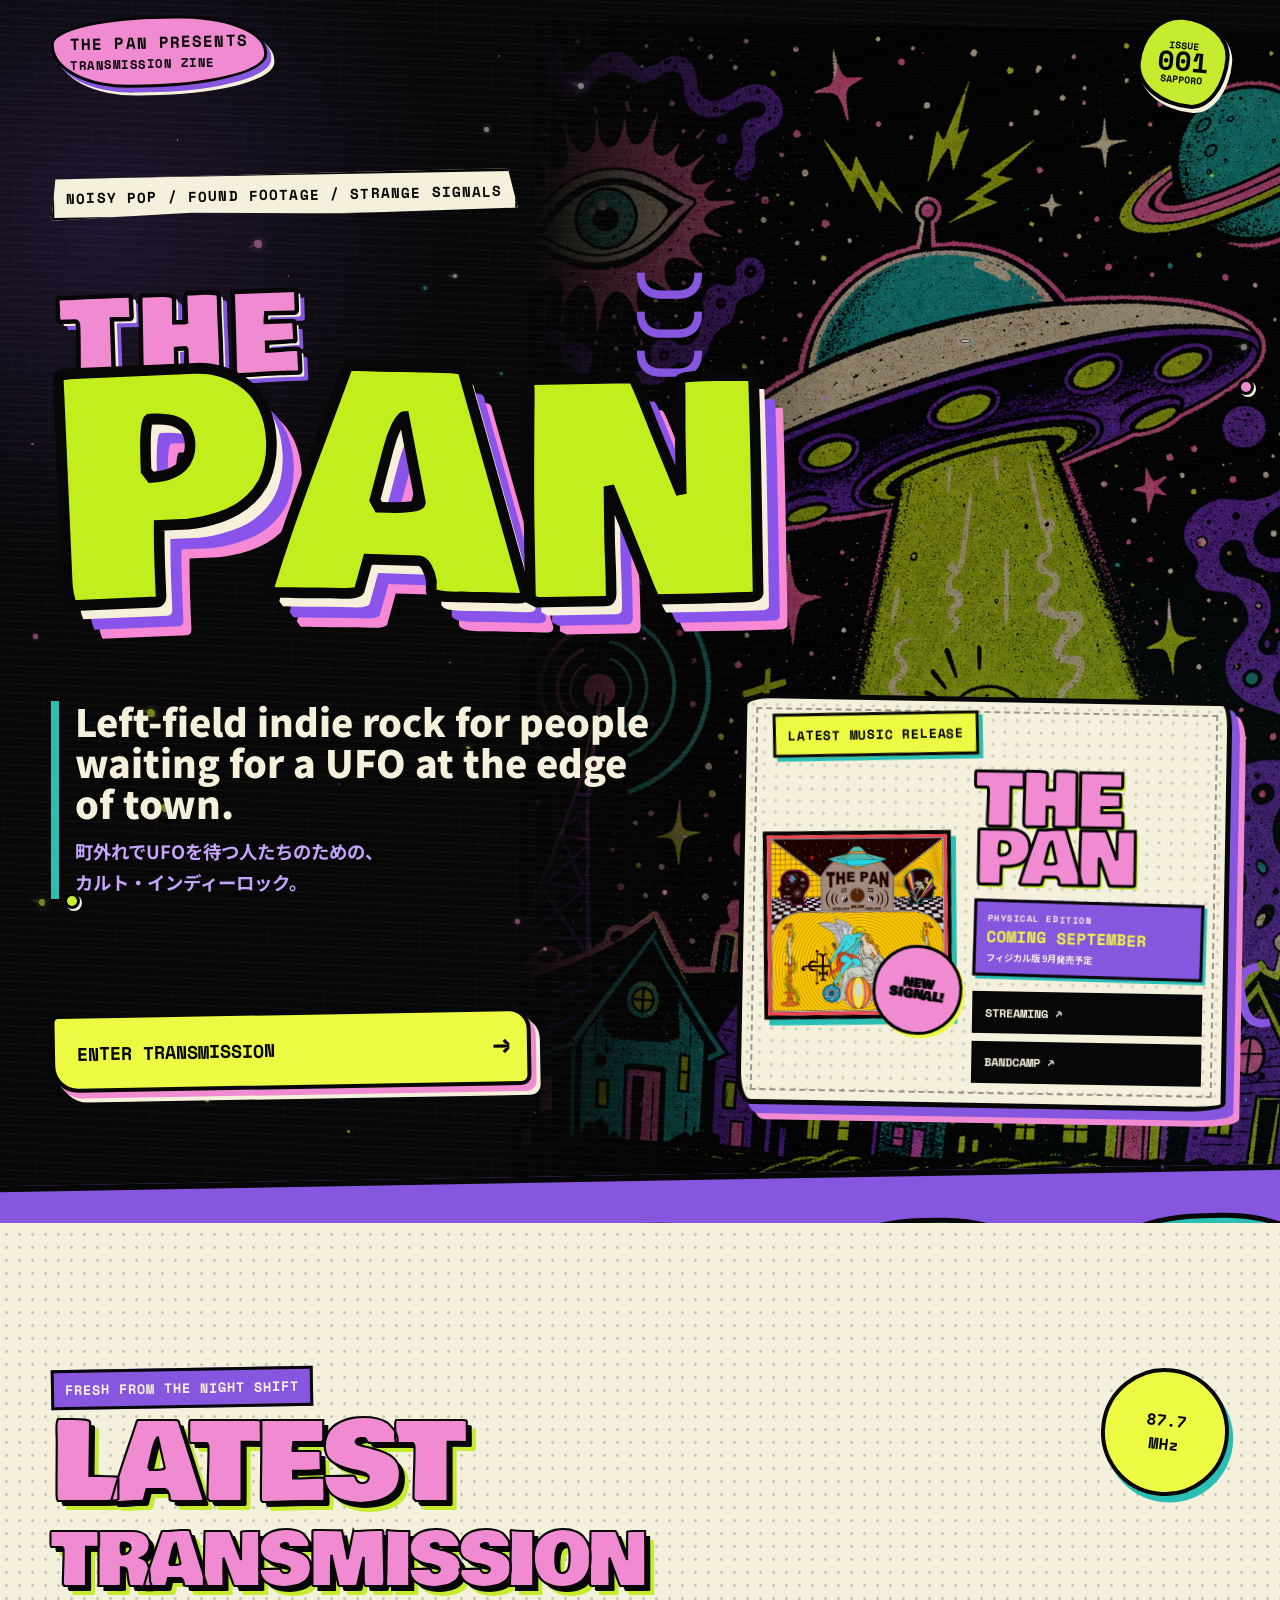
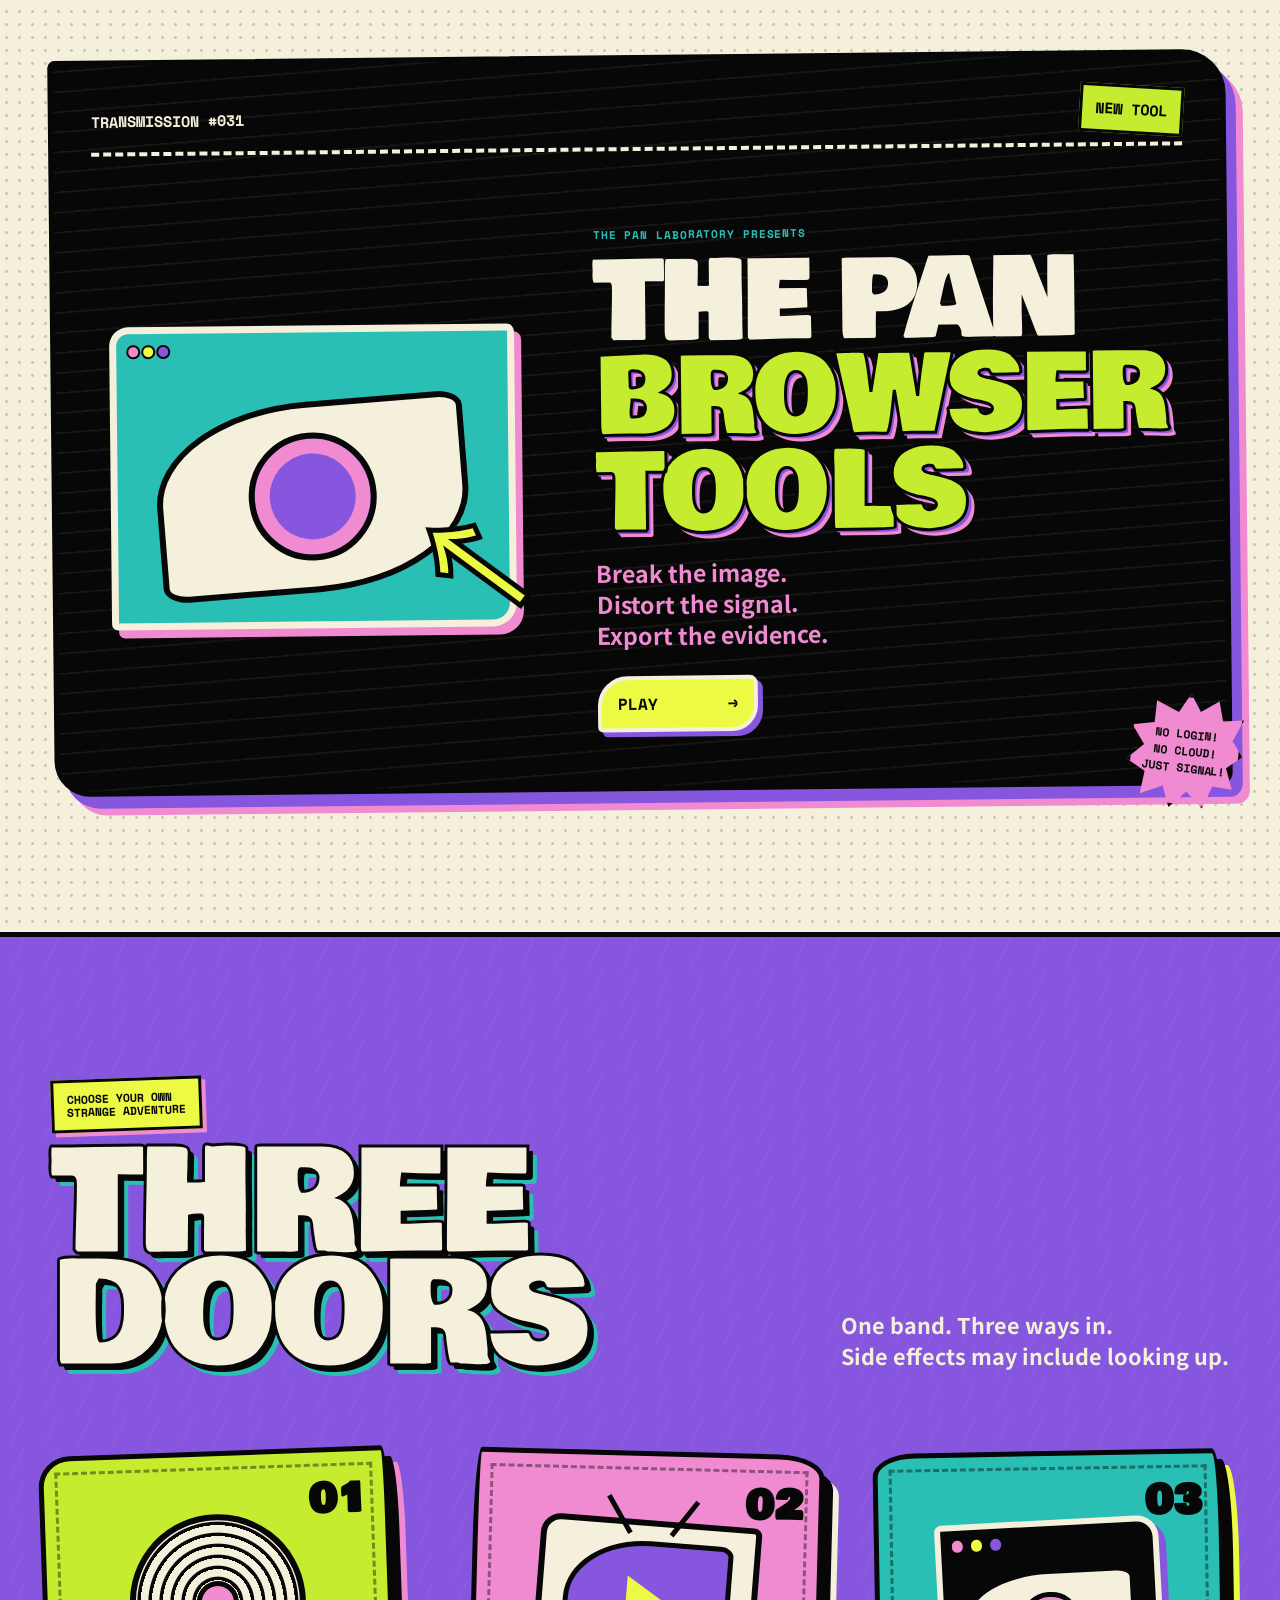
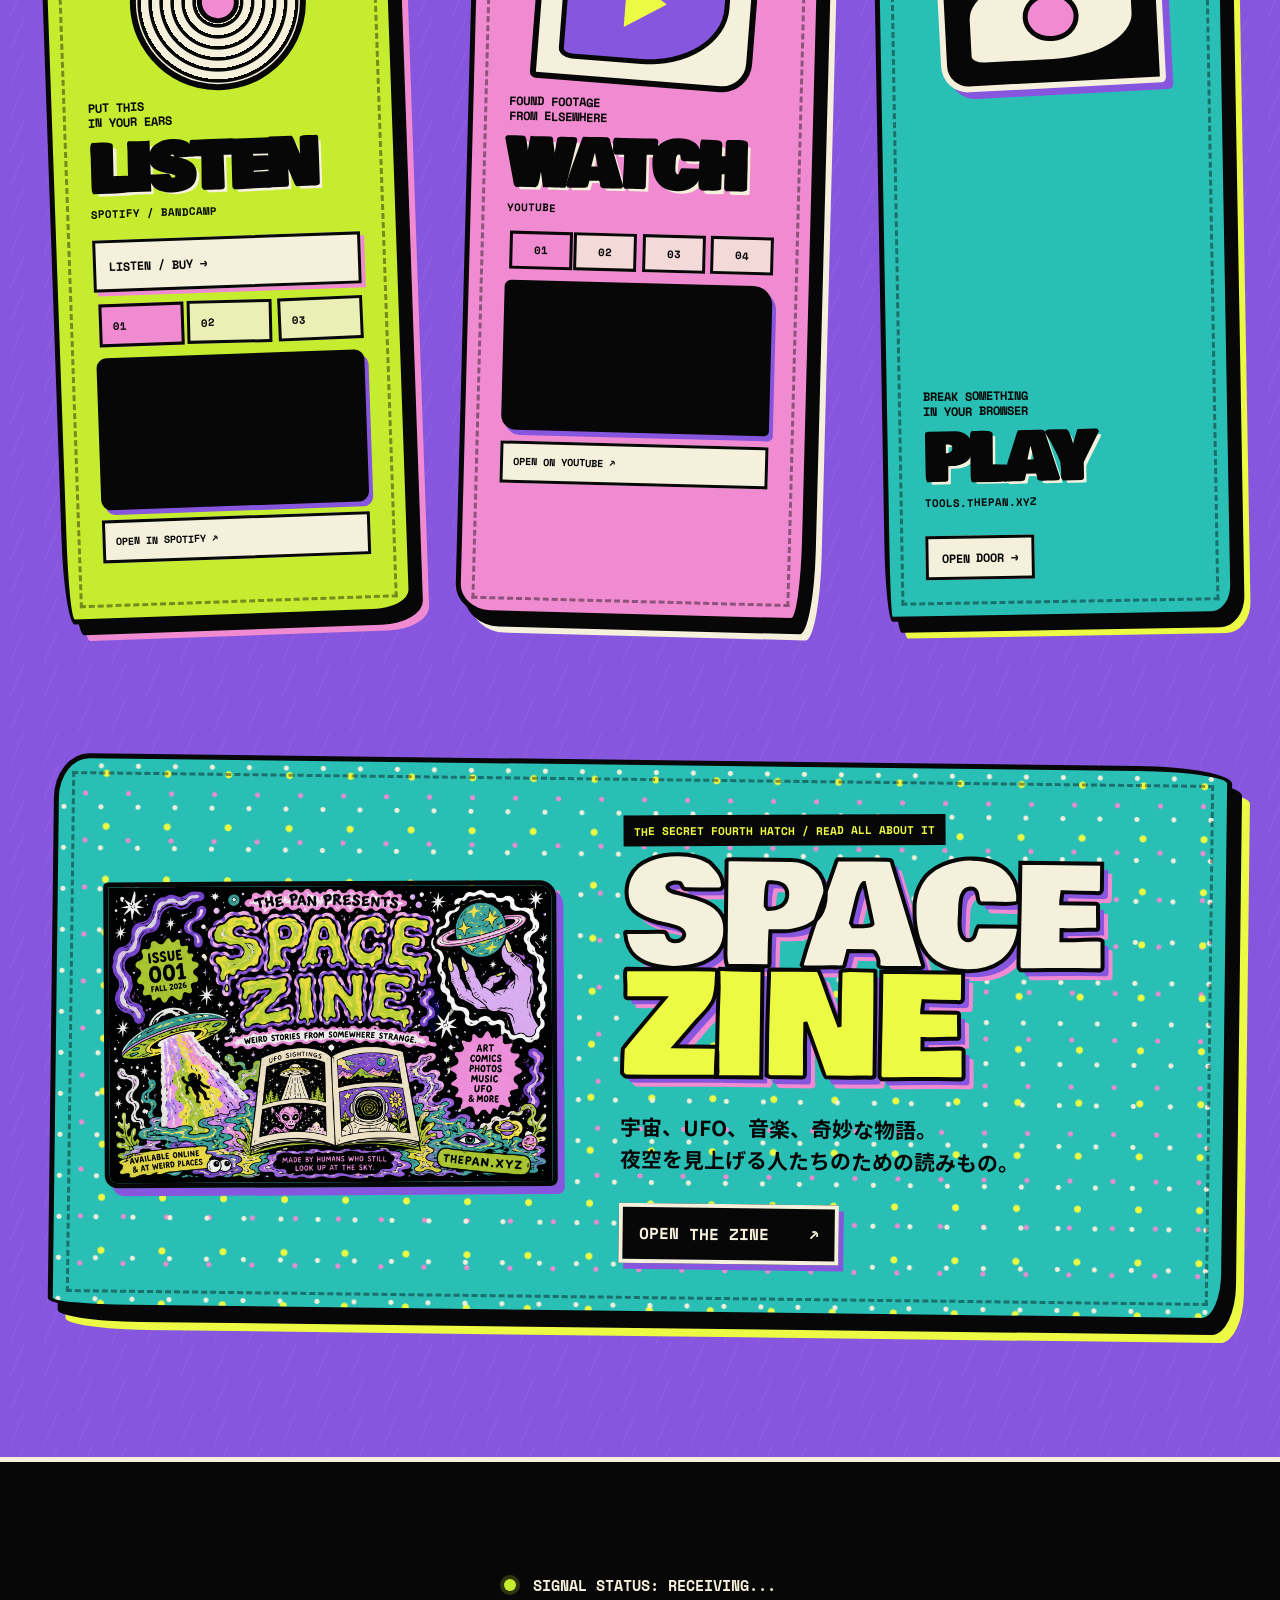
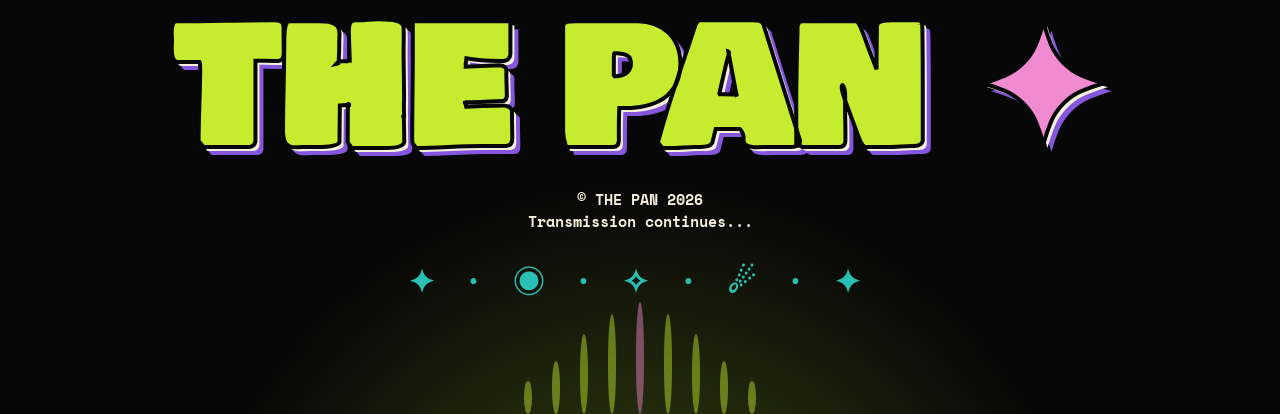
==== index.html @ 9f44bef0 "Refresh production stylesheet cache" ====
<!doctype html>
<html lang="en">
<head>
  <meta charset="utf-8">
  <meta name="viewport" content="width=device-width, initial-scale=1">
  <meta name="theme-color" content="#080808">
  <meta name="robots" content="index, follow">
  <meta name="description" content="THE PAN — left-field indie rock, moving images, and strange browser tools from Sapporo, Japan.">
  <link rel="canonical" href="https://thepan.xyz/">
  <meta property="og:type" content="website">
  <meta property="og:title" content="THE PAN — Waiting for a UFO">
  <meta property="og:description" content="Left-field indie rock for people waiting for a UFO at the edge of town.">
  <meta property="og:url" content="https://thepan.xyz/">
  <meta property="og:image" content="https://thepan.xyz/assets/space-zine-cover.png">
  <meta name="twitter:card" content="summary_large_image">
  <title>THE PAN — Waiting for a UFO</title>
  <link rel="icon" href="data:image/svg+xml,%3Csvg xmlns='http://www.w3.org/2000/svg' viewBox='0 0 64 64'%3E%3Crect width='64' height='64' rx='14' fill='%23070707'/%3E%3Cpath d='M14 35C8 20 18 8 32 8s24 12 18 27C45 49 37 56 32 56s-13-7-18-21Z' fill='%23c5ec2e' stroke='%23f5f0dc' stroke-width='4'/%3E%3Cellipse cx='24' cy='31' rx='7' ry='4' fill='%23070707' transform='rotate(20 24 31)'/%3E%3Cellipse cx='40' cy='31' rx='7' ry='4' fill='%23070707' transform='rotate(-20 40 31)'/%3E%3C/svg%3E">
  <link rel="preconnect" href="https://fonts.googleapis.com">
  <link rel="preconnect" href="https://fonts.gstatic.com" crossorigin>
  <link href="https://fonts.googleapis.com/css2?family=Bowlby+One+SC&family=Noto+Sans+JP:wght@500;700;900&family=Space+Mono:wght@400;700&display=swap" rel="stylesheet">
  <link rel="stylesheet" href="styles-v2.css">
  <script src="script.js" defer></script>
</head>
<body>
  <a class="skip-link" href="#main">Skip to transmission</a>

  <main id="main">
    <section class="hero" aria-labelledby="hero-title">
      <div class="paper-noise" aria-hidden="true"></div>
      <img class="hero-zine-backdrop" src="assets/the-pan-ufo-zine-hero.png" alt="" aria-hidden="true">
      <div class="star-field" data-hero-stars aria-hidden="true">
        <i class="orb orb-a"></i>
        <i class="orb orb-b"></i>
        <i class="signal signal-a">)))</i>
        <i class="signal signal-b">(((</i>
      </div>

      <header class="masthead">
        <a class="mini-brand" href="#main" aria-label="THE PAN home">
          <span>THE PAN PRESENTS</span>
          <strong>TRANSMISSION ZINE</strong>
        </a>
        <div class="issue-sticker" aria-label="Issue 001">
          <small>ISSUE</small>
          <b>001</b>
          <span>SAPPORO</span>
        </div>
      </header>

      <div class="hero-grid">
        <div class="hero-copy">
          <p class="eyebrow cutout">NOISY POP / FOUND FOOTAGE / STRANGE SIGNALS</p>
          <h1 id="hero-title" aria-label="THE PAN">
            <span class="title-the">THE</span>
            <span class="title-pan">
              <i>P</i><i>A</i><i>N</i>
            </span>
          </h1>
          <div class="hero-taglines">
            <p class="tagline-en">Left-field indie rock for people waiting for a UFO at the edge of town.</p>
            <p class="tagline-ja" lang="ja">町外れでUFOを待つ人たちのための、<br>カルト・インディーロック。</p>
          </div>
          <a class="transmission-button" href="#transmission">
            <span>ENTER TRANSMISSION</span>
            <b aria-hidden="true">→</b>
          </a>
        </div>

        <article class="hero-art hero-release-card" aria-label="Latest music release: THE PAN">
          <p class="hero-release-label">LATEST MUSIC RELEASE</p>
          <div class="hero-release-body">
            <div class="hero-release-art">
              <img src="assets/the-pan-subscription.png" alt="THE PAN album artwork">
              <span>NEW<br>SIGNAL!</span>
            </div>
            <div class="hero-release-copy">
              <h2>THE PAN</h2>
              <p class="hero-physical">
                <strong>PHYSICAL EDITION</strong>
                <span>COMING SEPTEMBER</span>
                <small lang="ja">フィジカル版 9月発売予定</small>
              </p>
              <div class="hero-release-links">
                <a href="https://linkco.re/c00M4tcQ" target="_blank" rel="noopener">STREAMING ↗</a>
                <a href="https://pampasfields.bandcamp.com/" target="_blank" rel="noopener">BANDCAMP ↗</a>
              </div>
            </div>
          </div>
        </article>
      </div>

      <div class="liquid-edge" aria-hidden="true">
        <span></span><span></span><span></span><span></span><span></span>
      </div>
    </section>

    <section id="transmission" class="latest reveal" aria-labelledby="latest-title">
      <div class="section-heading">
        <p>FRESH FROM THE NIGHT SHIFT</p>
        <h2 id="latest-title">LATEST<br><span class="transmission-word">TRANSMISSION</span></h2>
        <span class="frequency">87.7<br>MHz</span>
      </div>

      <article class="transmission-card">
        <div class="card-meta">
          <span>TRANSMISSION #031</span>
          <strong>NEW TOOL</strong>
        </div>
        <div class="card-content">
          <div class="browser-glyph" aria-hidden="true">
            <div class="glyph-window">
              <i></i><i></i><i></i>
              <span class="glyph-eye"><b></b></span>
            </div>
            <span class="cursor-arrow">↖</span>
          </div>
          <div class="card-copy">
            <p class="tiny-label">THE PAN LABORATORY PRESENTS</p>
            <h3>THE PAN<br><em>BROWSER TOOLS</em></h3>
            <p>Break the image.<br>Distort the signal.<br>Export the evidence.</p>
            <a href="https://tools.thepan.xyz/" target="_blank" rel="noopener">
              PLAY <span aria-hidden="true">→</span>
            </a>
          </div>
        </div>
        <p class="comic-note">NO LOGIN!<br>NO CLOUD!<br>JUST SIGNAL!</p>
      </article>
    </section>

    <section class="doors reveal" aria-labelledby="doors-title">
      <div class="doors-intro">
        <span>CHOOSE YOUR OWN<br>STRANGE ADVENTURE</span>
        <h2 id="doors-title">THREE<br>DOORS</h2>
        <p>One band. Three ways in.<br>Side effects may include looking up.</p>
      </div>

      <div class="door-grid">
        <article class="door door-listen">
          <span class="door-number">01</span>
          <div class="record-icon" aria-hidden="true"><i></i></div>
          <p>PUT THIS<br>IN YOUR EARS</p>
          <h3>LISTEN</h3>
          <small>SPOTIFY / BANDCAMP</small>
          <div class="listen-links" aria-label="Listen to THE PAN">
            <a class="door-action" href="https://linkco.re/c00M4tcQ" target="_blank" rel="noopener">LISTEN / BUY →</a>
            <div class="inline-player" data-embed-group>
              <div class="playlist-links" aria-label="Choose a Spotify playlist">
                <button class="is-active" type="button" aria-pressed="true" data-player-src="https://open.spotify.com/embed/playlist/0qGXPQCdrx0PCKbvY0scDv?utm_source=generator&amp;theme=0" data-player-title="THE PAN Spotify playlist 01" data-player-external="https://open.spotify.com/playlist/0qGXPQCdrx0PCKbvY0scDv"><span>PLAYLIST</span> 01</button>
                <button type="button" aria-pressed="false" data-player-src="https://open.spotify.com/embed/playlist/58UnHd9GOxwaOnBS2xbVgl?utm_source=generator&amp;theme=0" data-player-title="THE PAN Spotify playlist 02" data-player-external="https://open.spotify.com/playlist/58UnHd9GOxwaOnBS2xbVgl"><span>PLAYLIST</span> 02</button>
                <button type="button" aria-pressed="false" data-player-src="https://open.spotify.com/embed/playlist/634mzIz7MJlbLMeFuHqjuZ?utm_source=generator&amp;theme=0" data-player-title="THE PAN Spotify playlist 03" data-player-external="https://open.spotify.com/playlist/634mzIz7MJlbLMeFuHqjuZ"><span>PLAYLIST</span> 03</button>
              </div>
              <iframe class="spotify-embed" data-player-frame title="THE PAN Spotify playlist 01" src="https://open.spotify.com/embed/playlist/0qGXPQCdrx0PCKbvY0scDv?utm_source=generator&amp;theme=0" loading="lazy" allow="autoplay; clipboard-write; encrypted-media; fullscreen; picture-in-picture"></iframe>
              <a class="player-external" data-player-external-link href="https://open.spotify.com/playlist/0qGXPQCdrx0PCKbvY0scDv" target="_blank" rel="noopener">OPEN IN SPOTIFY ↗</a>
            </div>
          </div>
        </article>

        <article class="door door-watch">
          <span class="door-number">02</span>
          <div class="tv-icon" aria-hidden="true">
            <i></i><b></b>
          </div>
          <p>FOUND FOOTAGE<br>FROM ELSEWHERE</p>
          <h3>WATCH</h3>
          <small>YOUTUBE</small>
          <div class="inline-player watch-player" data-embed-group>
            <div class="watch-choices" aria-label="Choose a video">
              <button class="is-active" type="button" aria-pressed="true" data-player-src="https://www.youtube-nocookie.com/embed/SyL3JaAK7i8?rel=0" data-player-title="THE PAN video chapter 01" data-player-external="https://youtu.be/SyL3JaAK7i8">01</button>
              <button type="button" aria-pressed="false" data-player-src="https://www.youtube-nocookie.com/embed/ycGe8IiSw8I?rel=0" data-player-title="THE PAN video chapter 02" data-player-external="https://youtu.be/ycGe8IiSw8I">02</button>
              <button type="button" aria-pressed="false" data-player-src="https://www.youtube-nocookie.com/embed/chnqMhYl0W4?rel=0" data-player-title="THE PAN video chapter 03" data-player-external="https://youtu.be/chnqMhYl0W4">03</button>
              <button type="button" aria-pressed="false" data-player-src="https://www.youtube-nocookie.com/embed/1vRoQPvQcUY?rel=0" data-player-title="THE PAN video chapter 04" data-player-external="https://youtu.be/1vRoQPvQcUY">04</button>
            </div>
            <div class="youtube-frame">
              <iframe data-player-frame title="THE PAN video chapter 01" src="https://www.youtube-nocookie.com/embed/SyL3JaAK7i8?rel=0" loading="lazy" allow="accelerometer; autoplay; clipboard-write; encrypted-media; gyroscope; picture-in-picture; web-share" allowfullscreen></iframe>
            </div>
            <a class="player-external" data-player-external-link href="https://youtu.be/SyL3JaAK7i8" target="_blank" rel="noopener">OPEN ON YOUTUBE ↗</a>
          </div>
        </article>

        <a class="door door-play" href="https://tools.thepan.xyz/" target="_blank" rel="noopener">
          <span class="door-number">03</span>
          <div class="browser-icon" aria-hidden="true">
            <span></span><i></i>
          </div>
          <p>BREAK SOMETHING<br>IN YOUR BROWSER</p>
          <h3>PLAY</h3>
          <small>TOOLS.THEPAN.XYZ</small>
          <b>OPEN DOOR →</b>
        </a>
      </div>

      <article class="space-zine-card">
        <div class="zine-visual">
          <img src="assets/space-zine-cover.png" alt="THE PAN presents SPACE ZINE — weird stories from somewhere strange">
        </div>
        <div class="zine-copy">
          <p>THE SECRET FOURTH HATCH / READ ALL ABOUT IT</p>
          <h2>SPACE<br><span>ZINE</span></h2>
          <p class="zine-description">宇宙、UFO、音楽、奇妙な物語。<br>夜空を見上げる人たちのための読みもの。</p>
          <a href="https://note.com/wonderland_oyaji" target="_blank" rel="noopener">
            OPEN THE ZINE <span aria-hidden="true">↗</span>
          </a>
        </div>
      </article>
    </section>
  </main>

  <footer class="footer reveal">
    <div class="footer-signal" aria-hidden="true">
      <i></i><i></i><i></i><i></i><i></i><i></i><i></i><i></i><i></i>
    </div>
    <p><span class="status-dot"></span> SIGNAL STATUS: <strong>RECEIVING...</strong></p>
    <p class="footer-logo">THE PAN <span>✦</span></p>
    <p>© THE PAN <span data-year></span><br>Transmission continues...</p>
    <div class="footer-stars" aria-hidden="true">✦ · ◉ · ✧ · ☄ · ✦</div>
  </footer>
</body>
</html>
---- styles-v2.css ----
:root {
  --ink: #070707;
  --paper: #f5f0dc;
  --lime: #c5ec2e;
  --acid: #edfa43;
  --pink: #f08bd1;
  --purple: #8756df;
  --violet: #c7a4ff;
  --turquoise: #29bfb5;
  --outline: clamp(3px, 0.45vw, 7px);
  --page-pad: clamp(1rem, 4vw, 4rem);
  --display: "Bowlby One SC", "Arial Black", Impact, sans-serif;
  --body: "Noto Sans JP", Arial, sans-serif;
  --mono: "Space Mono", "Courier New", monospace;
}

* {
  box-sizing: border-box;
}

html {
  scroll-behavior: smooth;
  background: var(--ink);
  overflow-x: clip;
}

body {
  margin: 0;
  color: var(--paper);
  background:
    radial-gradient(circle at 22% 11%, rgba(135, 86, 223, 0.2), transparent 19rem),
    radial-gradient(circle at 83% 35%, rgba(41, 191, 181, 0.12), transparent 24rem),
    var(--ink);
  font-family: var(--body);
  font-weight: 700;
  /*
   * Clip the wide collage without turning <body> into its own scroll area.
   * With `hidden`, the other axis computes to `auto` and iOS can trap touch
   * scrolling in a body-sized container while the page assets are loading.
   */
  overflow-x: clip;
}

body::before {
  position: fixed;
  inset: 0;
  z-index: 50;
  pointer-events: none;
  content: "";
  opacity: 0.11;
  background-image:
    repeating-linear-gradient(94deg, transparent 0 47px, rgba(255,255,255,.08) 49px 50px),
    repeating-linear-gradient(3deg, transparent 0 73px, rgba(240,139,209,.06) 75px 77px);
  background-size: 173px 149px, 229px 197px;
  mix-blend-mode: soft-light;
}

a {
  color: inherit;
}

.skip-link {
  position: fixed;
  z-index: 100;
  top: 0.75rem;
  left: 0.75rem;
  padding: 0.8rem 1rem;
  color: var(--ink);
  background: var(--acid);
  border: 3px solid var(--paper);
  transform: translateY(-180%);
}

.skip-link:focus {
  transform: translateY(0);
}

.hero {
  position: relative;
  min-height: 100svh;
  padding: 1rem var(--page-pad) clamp(5rem, 9vw, 9rem);
  isolation: isolate;
  overflow: hidden;
  background:
    radial-gradient(circle at 8% 18%, rgba(135,86,223,.18), transparent 23rem),
    radial-gradient(circle at 91% 72%, rgba(41,191,181,.13), transparent 26rem),
    var(--ink);
  border-bottom: var(--outline) solid var(--paper);
}

.paper-noise {
  position: absolute;
  inset: 0;
  z-index: -1;
  opacity: 0.14;
  background:
    repeating-linear-gradient(2deg, transparent 0 7px, rgba(245,240,220,.22) 8px 9px),
    repeating-linear-gradient(91deg, transparent 0 17px, rgba(240,139,209,.13) 18px 19px);
  filter: url("#none");
}

.hero-zine-backdrop {
  position: absolute;
  z-index: -1;
  top: 4%;
  right: -4%;
  width: min(62vw, 58rem);
  height: 92%;
  object-fit: cover;
  object-position: center;
  opacity: 0.56;
  filter: saturate(1.08) contrast(1.08);
  mask-image: linear-gradient(90deg, transparent 0, rgba(0,0,0,.45) 15%, #000 38%);
  transform: rotate(1deg) scale(1.04);
}

.masthead {
  position: relative;
  z-index: 4;
  display: flex;
  align-items: flex-start;
  justify-content: space-between;
  gap: 1rem;
  max-width: 92rem;
  margin: 0 auto clamp(1.5rem, 5vw, 4rem);
}

.mini-brand {
  display: inline-flex;
  flex-direction: column;
  padding: 0.7rem 1rem 0.65rem;
  color: var(--ink);
  background: var(--pink);
  border: 3px solid var(--ink);
  border-radius: 48% 42% 53% 37% / 36% 55% 42% 62%;
  box-shadow: 4px 5px 0 var(--purple), 7px 8px 0 var(--paper);
  font-family: var(--mono);
  text-decoration: none;
  transform: rotate(-1.5deg);
}

.mini-brand span {
  font-size: clamp(0.72rem, 2vw, 1rem);
  font-weight: 700;
  letter-spacing: 0.07em;
}

.mini-brand strong {
  font-size: clamp(0.55rem, 1.5vw, 0.78rem);
  letter-spacing: 0.12em;
}

.issue-sticker {
  display: grid;
  min-width: 5.75rem;
  aspect-ratio: 1;
  place-items: center;
  align-content: center;
  color: var(--ink);
  background: var(--lime);
  border: 4px solid var(--ink);
  border-radius: 46% 54% 38% 62% / 55% 42% 58% 45%;
  box-shadow: 3px 4px 0 var(--paper);
  font-family: var(--mono);
  line-height: 0.92;
  transform: rotate(5deg);
}

.issue-sticker small,
.issue-sticker span {
  font-size: 0.6rem;
  font-weight: 900;
}

.issue-sticker b {
  font-size: 1.7rem;
}

.hero-grid {
  position: relative;
  z-index: 2;
  display: grid;
  max-width: 92rem;
  margin: auto;
  align-items: center;
  gap: clamp(1.5rem, 5vw, 5rem);
}

.eyebrow,
.tiny-label {
  font-family: var(--mono);
  font-weight: 700;
  letter-spacing: 0.08em;
}

.cutout {
  display: inline-block;
  margin: 0 0 1rem;
  padding: 0.55rem 0.75rem;
  color: var(--ink);
  background: var(--paper);
  border: 3px solid var(--ink);
  box-shadow: 4px 5px 0 var(--pink);
  font-size: clamp(0.62rem, 1.7vw, 0.9rem);
  transform: rotate(-1deg);
  clip-path: polygon(1% 8%, 98% 0, 100% 89%, 62% 95%, 30% 88%, 0 100%);
}

h1 {
  margin: 0;
  font-family: var(--display);
  font-weight: 400;
  line-height: 0.75;
  letter-spacing: -0.06em;
}

.title-the {
  display: block;
  width: max-content;
  margin-left: 0.08em;
  color: var(--pink);
  font-size: clamp(2.6rem, 13vw, 7rem);
  letter-spacing: 0.03em;
  -webkit-text-stroke: max(2px, 0.04em) var(--ink);
  text-shadow: 4px 4px 0 var(--paper), 8px 8px 0 var(--purple);
  transform: rotate(-2deg);
}

.title-pan {
  display: flex;
  color: var(--lime);
  font-size: clamp(6.5rem, 32vw, 19rem);
  -webkit-text-stroke: max(4px, 0.035em) var(--ink);
  text-shadow:
    0.035em 0.045em 0 var(--paper),
    0.07em 0.08em 0 var(--purple),
    0.095em 0.11em 0 var(--pink);
  filter: saturate(1.1);
}

.title-pan i {
  display: inline-block;
  font-style: normal;
  transform-origin: 50% 80%;
}

.title-pan i:nth-child(1) { transform: rotate(-2.5deg) scaleY(1.03); }
.title-pan i:nth-child(2) { transform: rotate(1.8deg) translateY(-0.02em); }
.title-pan i:nth-child(3) { transform: rotate(-1deg) scaleY(0.98); }

.hero-taglines {
  position: relative;
  z-index: 3;
  max-width: 43rem;
  margin: 1.8rem 0;
  padding-left: 1rem;
  border-left: 8px solid var(--turquoise);
}

.tagline-en {
  margin: 0 0 0.8rem;
  font-size: clamp(1.25rem, 4.3vw, 2.35rem);
  font-weight: 900;
  line-height: 1.08;
}

.tagline-ja {
  margin: 0;
  color: var(--violet);
  font-size: clamp(0.88rem, 2.4vw, 1.15rem);
  line-height: 1.7;
}

.transmission-button {
  display: inline-flex;
  min-height: 3.75rem;
  align-items: center;
  justify-content: space-between;
  gap: 1.5rem;
  padding: 0.9rem 1.1rem 0.9rem 1.35rem;
  color: var(--ink);
  background: var(--acid);
  border: 4px solid var(--ink);
  border-radius: 8px 22px 10px 27px;
  box-shadow: 5px 6px 0 var(--pink), 9px 10px 0 var(--paper);
  font-family: var(--mono);
  font-size: clamp(0.9rem, 2.6vw, 1.15rem);
  font-weight: 900;
  text-decoration: none;
  transform: rotate(-1deg);
  transition: transform 160ms ease, background-color 160ms ease;
}

.transmission-button b {
  font-size: 1.75rem;
}

.transmission-button:hover {
  background: var(--turquoise);
  transform: rotate(1deg) translateY(-4px);
}

.hero-art {
  position: relative;
  width: min(100%, 38rem);
  min-height: 24rem;
  margin: 0 auto;
}

.hero-release-card {
  min-height: 0;
  padding: clamp(0.8rem, 2vw, 1.25rem);
  color: var(--ink);
  background:
    radial-gradient(circle, rgba(7,7,7,.17) 1px, transparent 2px) 0 0 / 12px 12px,
    var(--paper);
  border: var(--outline) solid var(--ink);
  border-radius: 6% 2% 8% 3% / 3% 7% 2% 8%;
  box-shadow: 8px 9px 0 var(--purple), 14px 15px 0 var(--pink);
  transform: rotate(1deg);
}

.hero-release-card::before {
  position: absolute;
  inset: 0.55rem;
  pointer-events: none;
  content: "";
  border: 2px dashed rgba(7,7,7,.38);
}

.hero-release-label {
  position: relative;
  z-index: 3;
  display: inline-block;
  margin: -2rem 0 0.8rem 0.4rem;
  padding: 0.55rem 0.75rem;
  color: var(--ink);
  background: var(--acid);
  border: 3px solid var(--ink);
  box-shadow: 4px 4px 0 var(--turquoise);
  font-family: var(--mono);
  font-size: clamp(0.67rem, 1.6vw, 0.82rem);
  font-weight: 900;
  letter-spacing: 0.06em;
  transform: rotate(-2deg);
}

.hero-release-body {
  position: relative;
  z-index: 2;
  display: grid;
  grid-template-columns: minmax(8rem, 0.9fr) minmax(8rem, 1.1fr);
  align-items: center;
  gap: clamp(0.8rem, 2.5vw, 1.4rem);
}

.hero-release-art {
  position: relative;
}

.hero-release-art img {
  display: block;
  width: 100%;
  height: auto;
  border: 4px solid var(--ink);
  box-shadow: 5px 6px 0 var(--turquoise);
  transform: rotate(-1.5deg);
}

.hero-release-art > span {
  position: absolute;
  right: -0.7rem;
  bottom: -0.9rem;
  display: grid;
  width: clamp(4rem, 8vw, 5.6rem);
  aspect-ratio: 1;
  place-content: center;
  color: var(--ink);
  background: var(--pink);
  border: 3px solid var(--ink);
  border-radius: 50%;
  box-shadow: 3px 3px 0 var(--acid);
  font-family: var(--display);
  font-size: clamp(0.58rem, 1.3vw, 0.78rem);
  line-height: 0.9;
  text-align: center;
  transform: rotate(8deg);
}

.hero-release-copy h2 {
  margin: 0 0 0.75rem;
  color: var(--pink);
  font-family: var(--display);
  font-size: clamp(2.4rem, 6vw, 4.6rem);
  font-weight: 400;
  line-height: 0.8;
  letter-spacing: -0.05em;
  -webkit-text-stroke: 3px var(--ink);
  text-shadow: 3px 3px 0 var(--lime);
}

.hero-physical {
  display: grid;
  margin: 0 0 0.85rem;
  padding: 0.55rem 0.65rem;
  color: var(--paper);
  background: var(--purple);
  border: 3px solid var(--ink);
  box-shadow: 3px 3px 0 var(--turquoise);
  font-family: var(--mono);
  transform: rotate(0.8deg);
}

.hero-physical strong {
  font-size: 0.56rem;
  letter-spacing: 0.06em;
}

.hero-physical span {
  color: var(--acid);
  font-size: clamp(0.78rem, 1.8vw, 1rem);
  font-weight: 900;
}

.hero-physical small {
  margin-top: 0.15rem;
  font-family: var(--body);
  font-size: 0.58rem;
}

.hero-release-links {
  display: grid;
  gap: 0.45rem;
}

.hero-release-links a {
  display: flex;
  min-height: 2.65rem;
  align-items: center;
  justify-content: space-between;
  padding: 0.45rem 0.6rem;
  color: var(--paper);
  background: var(--ink);
  border: 3px solid var(--ink);
  font-family: var(--mono);
  font-size: clamp(0.58rem, 1.4vw, 0.72rem);
  font-weight: 900;
  text-decoration: none;
  transition: color 150ms ease, transform 150ms ease;
}

.hero-release-links a:hover,
.hero-release-links a:focus-visible {
  color: var(--acid);
  transform: translateX(3px);
}

.ufo-illustration {
  position: relative;
  z-index: 2;
  display: block;
  width: 100%;
  overflow: visible;
  filter: drop-shadow(8px 9px 0 var(--purple));
  transform: rotate(1.5deg);
}

.ufo-illustration path,
.ufo-illustration circle {
  stroke: var(--ink);
  stroke-width: 9;
  stroke-linecap: round;
  stroke-linejoin: round;
}

.beam-shadow { fill: var(--purple); }
.beam-main { fill: var(--lime); opacity: 0.82; }
.ufo-dome { fill: var(--turquoise); }
.ufo-body-shadow { fill: var(--pink); }
.ufo-body { fill: var(--paper); }
.ufo-rim { fill: var(--purple); }
.ufo-light { fill: var(--acid); }
.alien-head { fill: var(--pink); }
.alien-eye { fill: var(--ink); stroke-width: 3 !important; }
.town-line { fill: var(--ink); stroke: var(--paper) !important; stroke-width: 6 !important; }
.radio-wave { fill: none; stroke: var(--turquoise) !important; stroke-width: 6 !important; }

.planet {
  position: absolute;
  z-index: 1;
  top: -1rem;
  right: -1rem;
  width: clamp(5rem, 20vw, 9rem);
  aspect-ratio: 1;
  background: var(--turquoise);
  border: 5px solid var(--ink);
  border-radius: 53% 47% 50% 45%;
  box-shadow: 4px 5px 0 var(--paper);
  transform: rotate(-8deg);
}

.planet::before,
.planet::after {
  position: absolute;
  content: "";
}

.planet::before {
  inset: 38% -34%;
  border: 8px solid var(--pink);
  border-radius: 50%;
  transform: rotate(-13deg);
}

.planet::after {
  width: 0.8rem;
  height: 0.8rem;
  top: 21%;
  left: 25%;
  background: var(--acid);
  border: 3px solid var(--ink);
  border-radius: 50%;
  box-shadow: 2.5rem 1.3rem 0 -2px var(--purple);
}

.sighting-stamp {
  position: absolute;
  z-index: 4;
  right: 1%;
  bottom: 4%;
  display: grid;
  width: 6.5rem;
  aspect-ratio: 1;
  place-content: center;
  color: var(--ink);
  background: var(--pink);
  border: 4px solid var(--ink);
  border-radius: 50%;
  box-shadow: 3px 4px 0 var(--paper);
  font-family: var(--mono);
  text-align: center;
  transform: rotate(8deg);
}

.sighting-stamp b {
  font-size: 1.35rem;
}

.sighting-stamp span {
  font-size: 0.55rem;
  line-height: 1.1;
}

.floating-eye {
  position: absolute;
  z-index: 5;
  left: -1rem;
  bottom: 5rem;
  width: 5.7rem;
  height: 3.2rem;
  background: var(--paper);
  border: 5px solid var(--ink);
  border-radius: 50% 10% 50% 10%;
  box-shadow: 4px 5px 0 var(--turquoise);
  transform: rotate(-12deg);
}

.floating-eye i {
  position: absolute;
  inset: 0.35rem 1.45rem;
  background: var(--purple);
  border: 4px solid var(--ink);
  border-radius: 50%;
}

.floating-eye i::after {
  position: absolute;
  inset: 27%;
  content: "";
  background: var(--ink);
  border-radius: 50%;
}

.art-caption {
  margin: -1rem 0 0;
  color: var(--turquoise);
  font-family: var(--mono);
  font-size: 0.7rem;
  text-align: center;
  letter-spacing: 0.1em;
}

.liquid-edge {
  position: absolute;
  z-index: 0;
  right: -4rem;
  bottom: -4rem;
  left: -4rem;
  display: flex;
  height: 7rem;
  align-items: flex-end;
  justify-content: space-around;
  background: var(--purple);
  border-top: 6px solid var(--ink);
  transform: rotate(-1deg);
}

.liquid-edge span {
  width: 17%;
  height: 8rem;
  background: var(--turquoise);
  border: 5px solid var(--ink);
  border-radius: 50% 42% 0 0;
  transform: translateY(50%);
}

.star-field {
  position: absolute;
  z-index: 1;
  inset: 0;
  overflow: hidden;
  pointer-events: none;
}

.star-field i {
  position: absolute;
  z-index: 1;
  display: block;
  font-style: normal;
}

.sky-star {
  left: var(--star-x);
  top: var(--star-y);
  width: var(--star-size);
  height: var(--star-size);
  background: var(--star-color);
  border-radius: 46% 54% 42% 58%;
  box-shadow: 0 0 var(--star-glow) color-mix(in srgb, var(--star-color) 72%, transparent);
  opacity: 0.5;
  animation: hero-star-twinkle var(--star-speed) ease-in-out var(--star-delay) infinite;
}

.sky-star--cross {
  border-radius: 0;
  clip-path: polygon(50% 0, 59% 40%, 100% 50%, 59% 59%, 50% 100%, 41% 59%, 0 50%, 41% 40%);
}

.sky-star--wanderer {
  z-index: 2;
  width: calc(var(--star-size) * 1.7);
  height: calc(var(--star-size) * 1.7);
  animation-name: hero-star-wander;
  animation-timing-function: cubic-bezier(.68,-.18,.22,1.18);
}

.sky-star--wanderer::after {
  position: absolute;
  top: 42%;
  right: 68%;
  width: calc(var(--star-size) * 3.4);
  height: 2px;
  content: "";
  background: linear-gradient(90deg, transparent, var(--star-color));
  opacity: 0.45;
  transform: rotate(var(--tail-angle));
  transform-origin: right;
}

.sky-star--visitor {
  z-index: 3;
  width: calc(var(--star-size) * 4.4);
  height: calc(var(--star-size) * 1.35);
  background: var(--paper);
  border: 1px solid var(--ink);
  border-radius: 50%;
  box-shadow:
    calc(var(--star-size) * -1.3) 1px 4px var(--pink),
    calc(var(--star-size) * 1.3) 1px 4px var(--turquoise),
    0 -2px 7px var(--paper);
  animation: hero-star-visitor var(--star-speed) steps(1, end) var(--star-delay) infinite;
}

.sky-star--visitor::after {
  position: absolute;
  top: 100%;
  left: 35%;
  width: 30%;
  height: calc(var(--star-size) * 3);
  content: "";
  background: linear-gradient(var(--acid), transparent);
  clip-path: polygon(35% 0, 65% 0, 100% 100%, 0 100%);
  opacity: 0;
  animation: visitor-beam var(--star-speed) steps(1, end) var(--star-delay) infinite;
}

.orb {
  width: 1rem;
  aspect-ratio: 1;
  background: var(--pink);
  border: 3px solid var(--ink);
  border-radius: 50%;
  box-shadow: 2px 2px 0 var(--paper);
}

.orb-a { top: 31%; right: 2%; }
.orb-b { top: 73%; left: 5%; background: var(--lime); }

.signal {
  color: var(--purple);
  font-family: var(--mono);
  font-size: clamp(1.5rem, 5vw, 4rem);
  font-weight: 900;
}

.signal-a { top: 23%; right: 43%; transform: rotate(90deg); }
.signal-b { bottom: 14%; right: 1%; transform: rotate(-12deg); }

.release,
.latest,
.doors {
  position: relative;
  padding: clamp(5rem, 11vw, 9rem) var(--page-pad);
}

.release {
  color: var(--paper);
  background:
    repeating-linear-gradient(93deg, transparent 0 24px, rgba(245,240,220,.06) 25px 27px),
    radial-gradient(circle at 86% 16%, rgba(240,139,209,.32), transparent 23rem),
    var(--ink);
  border-bottom: var(--outline) solid var(--turquoise);
}

.release-heading {
  max-width: 86rem;
  margin: 0 auto clamp(2.5rem, 6vw, 4.5rem);
}

.release-heading > p {
  display: inline-block;
  margin: 0 0 1rem;
  padding: 0.5rem 0.75rem;
  color: var(--ink);
  background: var(--acid);
  border: 3px solid var(--paper);
  box-shadow: 4px 4px 0 var(--purple);
  font-family: var(--mono);
  font-size: clamp(0.65rem, 2vw, 0.85rem);
  transform: rotate(-1.5deg);
}

.release-heading h2 {
  margin: 0;
  color: var(--paper);
  font-family: var(--display);
  font-size: clamp(3.7rem, 11vw, 8.5rem);
  font-weight: 400;
  line-height: 0.76;
  letter-spacing: -0.05em;
  -webkit-text-stroke: 3px var(--ink);
  text-shadow: 5px 5px 0 var(--purple), 9px 9px 0 var(--pink);
}

.release-heading h2 span {
  color: var(--lime);
}

.release-card {
  display: grid;
  max-width: 82rem;
  margin: auto;
  padding: clamp(1rem, 3vw, 2rem);
  gap: clamp(1.8rem, 5vw, 4rem);
  color: var(--ink);
  background:
    radial-gradient(circle, rgba(7,7,7,.16) 1px, transparent 2px) 0 0 / 13px 13px,
    var(--paper);
  border: var(--outline) solid var(--paper);
  border-radius: 17px 6px 34px 9px;
  box-shadow: 10px 12px 0 var(--purple), 18px 20px 0 var(--pink);
  transform: rotate(-0.5deg);
}

.release-art {
  position: relative;
  align-self: center;
}

.release-art img {
  display: block;
  width: 100%;
  height: auto;
  border: 6px solid var(--ink);
  box-shadow: 7px 8px 0 var(--turquoise);
  transform: rotate(-1.3deg);
}

.release-sticker {
  position: absolute;
  right: -1rem;
  bottom: -1.5rem;
  display: grid;
  width: clamp(5.5rem, 12vw, 8rem);
  aspect-ratio: 1;
  place-content: center;
  color: var(--ink);
  background: var(--acid);
  border: 4px solid var(--ink);
  border-radius: 50%;
  box-shadow: 4px 5px 0 var(--pink);
  font-family: var(--display);
  font-size: clamp(0.75rem, 2vw, 1rem);
  line-height: 0.9;
  text-align: center;
  transform: rotate(8deg);
}

.release-copy {
  align-self: center;
}

.release-kicker {
  display: inline-block;
  margin: 0 0 0.8rem;
  padding: 0.4rem 0.6rem;
  color: var(--acid);
  background: var(--ink);
  font-family: var(--mono);
  font-size: 0.68rem;
  transform: rotate(1deg);
}

.release-copy h3 {
  margin: 0;
  color: var(--pink);
  font-family: var(--display);
  font-size: clamp(4rem, 13vw, 8rem);
  font-weight: 400;
  line-height: 0.82;
  letter-spacing: -0.06em;
  -webkit-text-stroke: 4px var(--ink);
  text-shadow: 5px 5px 0 var(--lime);
}

.release-description {
  max-width: 37rem;
  margin: 1.3rem 0;
  font-size: clamp(1rem, 2.5vw, 1.3rem);
  line-height: 1.45;
}

.physical-note {
  display: grid;
  max-width: 34rem;
  margin: 1.5rem 0;
  padding: 0.9rem 1rem;
  color: var(--paper);
  background: var(--purple);
  border: 4px solid var(--ink);
  box-shadow: 5px 5px 0 var(--turquoise);
  font-family: var(--mono);
  transform: rotate(0.8deg);
}

.physical-note span {
  font-size: 0.68rem;
  letter-spacing: 0.08em;
}

.physical-note strong {
  color: var(--acid);
  font-size: clamp(1.25rem, 3vw, 2rem);
}

.physical-note small {
  margin-top: 0.25rem;
  font-family: var(--body);
  font-size: 0.75rem;
}

.release-links {
  display: flex;
  flex-wrap: wrap;
  gap: 0.8rem;
}

.release-links a {
  display: inline-flex;
  min-height: 3.6rem;
  min-width: min(100%, 12rem);
  align-items: center;
  justify-content: space-between;
  gap: 2rem;
  padding: 0.7rem 0.9rem;
  color: var(--paper);
  background: var(--ink);
  border: 4px solid var(--ink);
  box-shadow: 4px 4px 0 var(--pink);
  font-family: var(--mono);
  font-weight: 900;
  text-decoration: none;
  transition: color 150ms ease, transform 150ms ease;
}

.release-links a:hover,
.release-links a:focus-visible {
  color: var(--acid);
  transform: translate(-3px, -3px);
}

.latest {
  color: var(--ink);
  background:
    radial-gradient(circle, rgba(7,7,7,.18) 1px, transparent 2px) 0 0 / 13px 13px,
    var(--paper);
  border-bottom: var(--outline) solid var(--ink);
}

.section-heading {
  position: relative;
  display: block;
  max-width: 86rem;
  margin: 0 auto clamp(2rem, 6vw, 4rem);
}

.section-heading p {
  grid-column: 1 / -1;
  width: max-content;
  max-width: 80%;
  margin: 0 0 0.8rem;
  padding: 0.45rem 0.7rem;
  color: var(--paper);
  background: var(--purple);
  border: 3px solid var(--ink);
  font-family: var(--mono);
  font-size: clamp(0.64rem, 2vw, 0.85rem);
  transform: rotate(-1deg);
}

.section-heading h2,
.doors-intro h2 {
  margin: 0;
  font-family: var(--display);
  font-size: clamp(3.2rem, 12vw, 9rem);
  font-weight: 400;
  line-height: 0.78;
  letter-spacing: -0.04em;
  -webkit-text-stroke: max(2px, 0.02em) var(--ink);
}

.section-heading h2 {
  color: var(--pink);
  font-size: clamp(3.2rem, 8.5vw, 7.5rem);
  text-shadow: 5px 5px 0 var(--ink), 9px 9px 0 var(--lime);
}

.transmission-word {
  display: inline-block;
  font-size: 0.68em;
  letter-spacing: -0.06em;
}

.frequency {
  position: absolute;
  top: 0;
  right: 0;
  display: grid;
  width: clamp(5.5rem, 14vw, 8rem);
  aspect-ratio: 1;
  place-content: center;
  background: var(--acid);
  border: 4px solid var(--ink);
  border-radius: 50%;
  box-shadow: 5px 6px 0 var(--turquoise);
  font-family: var(--mono);
  font-weight: 900;
  text-align: center;
  transform: rotate(7deg);
}

.transmission-card {
  position: relative;
  max-width: 83rem;
  margin: auto;
  padding: clamp(1rem, 3vw, 2.4rem);
  color: var(--paper);
  background:
    repeating-linear-gradient(-4deg, transparent 0 18px, rgba(245,240,220,.08) 19px 20px),
    var(--ink);
  border: var(--outline) solid var(--ink);
  border-radius: 7px 44px 13px 36px;
  box-shadow: 10px 12px 0 var(--purple), 17px 19px 0 var(--pink);
  transform: rotate(-0.6deg);
}

.card-meta {
  display: flex;
  align-items: center;
  justify-content: space-between;
  gap: 1rem;
  border-bottom: 4px dashed var(--paper);
  font-family: var(--mono);
  font-size: clamp(0.7rem, 2vw, 0.95rem);
}

.card-meta span {
  padding-bottom: 0.8rem;
}

.card-meta strong {
  padding: 0.65rem 0.8rem;
  color: var(--ink);
  background: var(--lime);
  border: 3px solid var(--ink);
  transform: rotate(4deg) translateY(-0.5rem);
}

.card-content {
  display: grid;
  align-items: center;
  gap: clamp(1.5rem, 5vw, 4rem);
  padding: clamp(1.75rem, 5vw, 4rem) 0 1rem;
}

.browser-glyph {
  position: relative;
  padding: 1rem;
}

.glyph-window {
  position: relative;
  aspect-ratio: 4 / 3;
  overflow: hidden;
  background: var(--turquoise);
  border: 7px solid var(--paper);
  border-radius: 19px 8px 24px 6px;
  box-shadow: 7px 8px 0 var(--pink);
}

.glyph-window > i {
  position: relative;
  z-index: 2;
  display: inline-block;
  width: 0.85rem;
  height: 0.85rem;
  margin: 0.7rem 0.1rem 0 0.6rem;
  background: var(--pink);
  border: 2px solid var(--ink);
  border-radius: 50%;
}

.glyph-window > i:nth-child(2) { background: var(--acid); margin-left: 0; }
.glyph-window > i:nth-child(3) { background: var(--purple); margin-left: 0; }

.glyph-eye {
  position: absolute;
  inset: 24% 10% 10%;
  display: grid;
  place-content: center;
  background: var(--paper);
  border: 6px solid var(--ink);
  border-radius: 50% 8% 50% 8%;
  transform: rotate(-4deg);
}

.glyph-eye b {
  width: clamp(3.5rem, 11vw, 8rem);
  aspect-ratio: 1;
  background: var(--purple);
  border: 6px solid var(--ink);
  border-radius: 50%;
  box-shadow: inset 0 0 0 15px var(--pink);
}

.cursor-arrow {
  position: absolute;
  right: -0.5rem;
  bottom: -0.5rem;
  color: var(--acid);
  font-size: clamp(4rem, 13vw, 8rem);
  -webkit-text-stroke: 5px var(--ink);
  transform: rotate(-8deg);
}

.card-copy .tiny-label {
  color: var(--turquoise);
  font-size: 0.7rem;
}

.card-copy h3 {
  margin: 0.4rem 0 1rem;
  font-family: var(--display);
  font-size: clamp(2.5rem, 9vw, 6.8rem);
  font-weight: 400;
  line-height: 0.88;
  letter-spacing: -0.04em;
}

.card-copy h3 em {
  color: var(--lime);
  font-style: normal;
  -webkit-text-stroke: 3px var(--ink);
  text-shadow: 3px 3px 0 var(--purple), 6px 6px 0 var(--pink);
}

.card-copy > p:not(.tiny-label) {
  margin: 0 0 1.5rem;
  color: var(--pink);
  font-size: clamp(1.05rem, 3vw, 1.45rem);
  line-height: 1.35;
}

.card-copy > a {
  display: inline-flex;
  min-width: 10rem;
  min-height: 3.5rem;
  align-items: center;
  justify-content: space-between;
  padding: 0.7rem 1rem;
  color: var(--ink);
  background: var(--acid);
  border: 4px solid var(--paper);
  border-radius: 30px 8px 26px 5px;
  box-shadow: 5px 5px 0 var(--purple);
  font-family: var(--mono);
  font-weight: 900;
  text-decoration: none;
}

.comic-note {
  position: absolute;
  right: -1rem;
  bottom: -2.5rem;
  display: grid;
  width: 7.2rem;
  aspect-ratio: 1;
  place-content: center;
  color: var(--ink);
  background: var(--pink);
  border: 4px solid var(--ink);
  font-family: var(--mono);
  font-size: 0.72rem;
  text-align: center;
  clip-path: polygon(50% 0, 60% 15%, 75% 4%, 80% 21%, 98% 18%, 90% 37%, 100% 50%, 87% 61%, 94% 79%, 77% 78%, 70% 98%, 55% 85%, 41% 100%, 34% 82%, 15% 91%, 17% 71%, 0 62%, 14% 48%, 2% 32%, 21% 28%, 21% 9%, 41% 17%);
  transform: rotate(7deg);
}

.doors {
  background:
    linear-gradient(113deg, transparent 0 49%, rgba(240,139,209,.15) 50% 51%, transparent 52%) 0 0 / 34px 34px,
    var(--purple);
  border-bottom: var(--outline) solid var(--paper);
}

.doors-intro {
  max-width: 86rem;
  margin: 0 auto clamp(2.5rem, 7vw, 5rem);
}

.doors-intro > span {
  display: inline-block;
  margin-bottom: 1rem;
  padding: 0.6rem 0.8rem;
  color: var(--ink);
  background: var(--acid);
  border: 3px solid var(--ink);
  box-shadow: 4px 4px 0 var(--pink);
  font-family: var(--mono);
  font-size: 0.72rem;
  line-height: 1.2;
  transform: rotate(-2deg);
}

.doors-intro h2 {
  color: var(--paper);
  text-shadow: 5px 5px 0 var(--ink), 9px 9px 0 var(--turquoise);
}

.doors-intro p {
  max-width: 27rem;
  margin: 1.5rem 0 0;
  font-size: clamp(1rem, 3vw, 1.35rem);
  line-height: 1.45;
}

.door-grid {
  display: grid;
  max-width: 86rem;
  margin: auto;
  gap: clamp(1.8rem, 5vw, 4rem);
}

.door {
  position: relative;
  display: flex;
  min-height: 28rem;
  flex-direction: column;
  align-items: flex-start;
  justify-content: flex-end;
  padding: clamp(1.25rem, 4vw, 2.25rem);
  color: var(--ink);
  border: var(--outline) solid var(--ink);
  text-decoration: none;
  transition: transform 170ms ease, filter 170ms ease;
}

.door::before {
  position: absolute;
  inset: 0.7rem;
  pointer-events: none;
  content: "";
  border: 3px dashed currentColor;
  opacity: 0.42;
}

.door:hover {
  z-index: 3;
  filter: saturate(1.2);
  transform: rotate(0deg) translateY(-8px);
}

.door-number {
  position: absolute;
  top: 1rem;
  right: 1rem;
  font-family: var(--display);
  font-size: 2.5rem;
}

.door p {
  position: relative;
  z-index: 1;
  margin: 0 0 0.8rem;
  font-family: var(--mono);
  font-size: 0.76rem;
  line-height: 1.25;
}

.door h3 {
  position: relative;
  z-index: 1;
  margin: 0;
  font-family: var(--display);
  font-size: clamp(3.4rem, 13vw, 6.4rem);
  font-weight: 400;
  line-height: 0.83;
  letter-spacing: -0.05em;
  -webkit-text-stroke: 3px var(--ink);
  text-shadow: 4px 4px 0 var(--paper);
}

.door small,
.door > b {
  position: relative;
  z-index: 1;
  font-family: var(--mono);
}

.door small {
  margin-top: 0.6rem;
  font-size: 0.68rem;
}

.door > b {
  display: inline-block;
  margin-top: 1.6rem;
  padding: 0.65rem 0.8rem;
  background: var(--paper);
  border: 3px solid var(--ink);
  font-size: 0.75rem;
}

.listen-links {
  position: relative;
  z-index: 2;
  width: 100%;
  margin-top: 1.15rem;
}

.door-action,
.playlist-links button,
.watch-choices button,
.player-external {
  color: var(--ink);
  border: 3px solid var(--ink);
  font-family: var(--mono);
  font-weight: 900;
  text-decoration: none;
}

.door-action {
  display: flex;
  min-height: 3.25rem;
  align-items: center;
  justify-content: space-between;
  padding: 0.65rem 0.8rem;
  background: var(--paper);
  font-size: 0.75rem;
  box-shadow: 4px 4px 0 var(--pink);
}

.playlist-links {
  display: grid;
  margin-top: 0.75rem;
  grid-template-columns: repeat(3, minmax(0, 1fr));
  gap: 0.45rem;
}

.playlist-links button,
.watch-choices button {
  appearance: none;
  display: flex;
  min-height: 2.7rem;
  align-items: center;
  justify-content: space-between;
  padding: 0.45rem 0.65rem;
  background: color-mix(in srgb, var(--paper) 78%, transparent);
  font-size: 0.67rem;
  cursor: pointer;
  transition: background 150ms ease, transform 150ms ease;
}

.playlist-links button:nth-child(2) {
  transform: rotate(0.7deg);
}

.playlist-links button:nth-child(3) {
  transform: rotate(-0.5deg);
}

.playlist-links button:hover,
.playlist-links button:focus-visible,
.playlist-links button.is-active,
.watch-choices button:hover,
.watch-choices button:focus-visible,
.watch-choices button.is-active {
  background: var(--pink);
  transform: translateX(4px) rotate(0deg);
}

.playlist-links span {
  display: none;
}

.inline-player {
  width: 100%;
}

.spotify-embed,
.youtube-frame {
  display: block;
  width: 100%;
  margin-top: 0.65rem;
  overflow: hidden;
  background: var(--ink);
  border: 4px solid var(--ink);
  box-shadow: 4px 5px 0 var(--purple);
}

.spotify-embed {
  height: 152px;
  border-radius: 10px;
}

.player-external {
  display: flex;
  min-height: 2.65rem;
  align-items: center;
  justify-content: space-between;
  margin-top: 0.65rem;
  padding: 0.45rem 0.65rem;
  background: var(--paper);
  font-size: 0.64rem;
}

.watch-player {
  position: relative;
  z-index: 2;
  width: 100%;
  margin-top: 1rem;
}

.watch-choices {
  display: grid;
  grid-template-columns: repeat(4, 1fr);
  gap: 0.35rem;
}

.watch-choices button {
  min-height: 2.4rem;
  justify-content: center;
  padding: 0.35rem;
}

.youtube-frame {
  position: relative;
  aspect-ratio: 16 / 9;
  border-radius: 7px 19px 5px 15px;
}

.youtube-frame iframe {
  position: absolute;
  inset: 0;
  width: 100%;
  height: 100%;
  border: 0;
}

.door-listen {
  background: var(--lime);
  border-radius: 9% 2% 12% 3% / 4% 9% 3% 11%;
  box-shadow: 9px 11px 0 var(--ink), 15px 17px 0 var(--pink);
  transform: rotate(-2deg);
}

.door-listen,
.door-watch {
  min-height: 48rem;
  justify-content: flex-start;
  padding-top: clamp(13.5rem, 27vw, 15rem);
}

.door-watch {
  background: var(--pink);
  border-radius: 2% 13% 4% 10% / 12% 3% 11% 4%;
  box-shadow: 9px 11px 0 var(--ink), 15px 17px 0 var(--paper);
  transform: rotate(1.5deg);
}

.door-play {
  background: var(--turquoise);
  border-radius: 12% 3% 7% 2% / 3% 12% 4% 10%;
  box-shadow: 9px 11px 0 var(--ink), 15px 17px 0 var(--acid);
  transform: rotate(-1deg);
}

.record-icon {
  position: absolute;
  top: 3.6rem;
  left: 50%;
  width: min(52%, 11rem);
  aspect-ratio: 1;
  background:
    repeating-radial-gradient(circle, var(--ink) 0 3px, transparent 4px 11px),
    var(--paper);
  border: 6px solid var(--ink);
  border-radius: 50%;
  transform: translateX(-50%) rotate(-6deg);
}

.record-icon i {
  position: absolute;
  inset: 37%;
  background: var(--pink);
  border: 5px solid var(--ink);
  border-radius: 50%;
}

.tv-icon {
  position: absolute;
  top: 4rem;
  left: 50%;
  width: min(65%, 14rem);
  aspect-ratio: 4 / 3;
  background: var(--paper);
  border: 6px solid var(--ink);
  border-radius: 20px 8px 30px 6px;
  transform: translateX(-50%) rotate(3deg);
}

.tv-icon::before,
.tv-icon::after {
  position: absolute;
  top: -2.2rem;
  width: 5px;
  height: 2.7rem;
  content: "";
  background: var(--ink);
  transform-origin: bottom;
}

.tv-icon::before { left: 39%; transform: rotate(-34deg); }
.tv-icon::after { right: 39%; transform: rotate(34deg); }

.tv-icon i {
  position: absolute;
  inset: 10%;
  background: var(--purple);
  border: 5px solid var(--ink);
  border-radius: 50% 8% 50% 8%;
}

.tv-icon b {
  position: absolute;
  z-index: 2;
  inset: 33% 40%;
  background: var(--acid);
  clip-path: polygon(0 0, 100% 50%, 0 100%);
}

.browser-icon {
  position: absolute;
  top: 4rem;
  left: 50%;
  width: min(68%, 14rem);
  aspect-ratio: 4 / 3;
  background: var(--ink);
  border: 6px solid var(--paper);
  border-radius: 7px 22px 5px 27px;
  box-shadow: 7px 7px 0 var(--purple);
  transform: translateX(-50%) rotate(-2deg);
}

.browser-icon::before {
  position: absolute;
  top: 0.65rem;
  left: 0.7rem;
  width: 0.7rem;
  aspect-ratio: 1;
  content: "";
  background: var(--pink);
  border-radius: 50%;
  box-shadow: 1.2rem 0 0 var(--acid), 2.4rem 0 0 var(--purple);
}

.browser-icon span {
  position: absolute;
  inset: 31% 12% 15%;
  background: var(--paper);
  border-radius: 50% 8%;
}

.browser-icon i {
  position: absolute;
  inset: 42% 37% 26%;
  background: var(--pink);
  border: 5px solid var(--ink);
  border-radius: 50%;
}

.space-zine-card {
  position: relative;
  display: grid;
  max-width: 86rem;
  margin: clamp(5rem, 11vw, 9rem) auto 0;
  padding: clamp(1.25rem, 4vw, 3rem);
  gap: clamp(1.5rem, 5vw, 4rem);
  overflow: visible;
  color: var(--ink);
  background:
    radial-gradient(circle at 14% 18%, var(--paper) 0 2px, transparent 3px),
    radial-gradient(circle at 78% 28%, var(--acid) 0 3px, transparent 4px),
    radial-gradient(circle at 62% 74%, var(--pink) 0 2px, transparent 3px),
    var(--turquoise);
  background-size: 37px 41px, 61px 53px, 43px 47px, auto;
  border: var(--outline) solid var(--ink);
  border-radius: 3% 8% 2% 7% / 8% 3% 9% 2%;
  box-shadow: 10px 12px 0 var(--ink), 18px 20px 0 var(--acid);
  transform: rotate(0.7deg);
}

.space-zine-card::before {
  position: absolute;
  inset: 0.8rem;
  pointer-events: none;
  content: "";
  border: 3px dashed var(--ink);
  opacity: 0.42;
}

.zine-burst {
  position: absolute;
  z-index: 4;
  top: -2.2rem;
  right: -0.6rem;
  display: grid;
  width: clamp(6.4rem, 13vw, 9rem);
  aspect-ratio: 1;
  place-content: center;
  background: var(--pink);
  border: 4px solid var(--ink);
  font-family: var(--display);
  font-size: clamp(0.85rem, 2vw, 1.15rem);
  line-height: 0.95;
  text-align: center;
  clip-path: polygon(50% 0, 60% 13%, 75% 3%, 80% 20%, 98% 18%, 90% 37%, 100% 50%, 87% 61%, 94% 79%, 77% 78%, 70% 98%, 55% 85%, 41% 100%, 34% 82%, 15% 91%, 17% 71%, 0 62%, 14% 48%, 2% 32%, 21% 28%, 21% 9%, 41% 17%);
  transform: rotate(8deg);
}

.zine-visual {
  position: relative;
  z-index: 2;
  align-self: center;
  min-height: 0;
}

.zine-visual img {
  display: block;
  width: 100%;
  height: auto;
  border: 5px solid var(--ink);
  border-radius: 5px 17px 7px 13px;
  box-shadow: 7px 8px 0 var(--purple);
  transform: rotate(-1deg);
}

.zine-book {
  position: absolute;
  right: 5%;
  bottom: 4%;
  left: 5%;
  display: grid;
  min-height: 15rem;
  grid-template-columns: 1fr 1fr;
  background: var(--paper);
  border: 6px solid var(--ink);
  box-shadow: 8px 9px 0 var(--purple);
  clip-path: polygon(0 10%, 46% 0, 50% 7%, 54% 0, 100% 10%, 96% 100%, 52% 91%, 48% 98%, 4% 100%);
  transform: rotate(-2deg);
}

.zine-book::after {
  position: absolute;
  top: 6%;
  bottom: 6%;
  left: calc(50% - 3px);
  width: 6px;
  content: "";
  background: var(--ink);
}

.zine-book span {
  display: grid;
  place-content: center;
  padding: 2rem 1rem;
  font-family: var(--display);
  font-size: clamp(1.3rem, 4vw, 2.4rem);
  line-height: 0.95;
  text-align: center;
}

.zine-book span:first-child {
  color: var(--purple);
  transform: rotate(-4deg);
}

.zine-book span:last-child {
  color: var(--pink);
  transform: rotate(4deg);
}

.zine-planet {
  position: absolute;
  top: 2%;
  right: 2%;
  width: 7rem;
  aspect-ratio: 1;
  background: var(--acid);
  border: 5px solid var(--ink);
  border-radius: 50%;
}

.zine-planet i {
  position: absolute;
  top: 42%;
  right: -18%;
  left: -18%;
  height: 24%;
  border: 5px solid var(--ink);
  border-radius: 50%;
  transform: rotate(-12deg);
}

.zine-ufo,
.zine-alien {
  position: absolute;
  z-index: 3;
  color: var(--ink);
  font-family: var(--display);
}

.zine-ufo {
  top: 0;
  left: 5%;
  font-size: 6rem;
  transform: rotate(-10deg);
}

.zine-alien {
  top: 24%;
  left: 43%;
  font-size: 3rem;
}

.zine-copy {
  position: relative;
  z-index: 2;
  align-self: center;
}

.zine-copy > p:first-child {
  display: inline-block;
  margin: 0 0 1rem;
  padding: 0.45rem 0.65rem;
  background: var(--ink);
  color: var(--acid);
  font-family: var(--mono);
  font-size: 0.7rem;
  transform: rotate(-1deg);
}

.zine-copy h2 {
  margin: 0;
  color: var(--paper);
  font-family: var(--display);
  font-size: clamp(4.2rem, 15vw, 9rem);
  font-weight: 400;
  line-height: 0.77;
  letter-spacing: -0.06em;
  -webkit-text-stroke: 4px var(--ink);
  text-shadow: 6px 6px 0 var(--purple), 10px 10px 0 var(--pink);
}

.zine-copy h2 span {
  color: var(--acid);
}

.zine-description {
  max-width: 32rem;
  margin: 1.75rem 0;
  font-size: clamp(1rem, 2.5vw, 1.3rem);
  line-height: 1.55;
}

.zine-copy > a {
  display: inline-flex;
  min-height: 3.8rem;
  align-items: center;
  justify-content: space-between;
  gap: 2.5rem;
  padding: 0.75rem 1rem;
  color: var(--paper);
  background: var(--ink);
  border: 4px solid var(--paper);
  box-shadow: 5px 6px 0 var(--purple);
  font-family: var(--mono);
  font-weight: 900;
  text-decoration: none;
  transition: transform 150ms ease, color 150ms ease;
}

.zine-copy > a:hover,
.zine-copy > a:focus-visible {
  color: var(--acid);
  transform: translate(-3px, -3px);
}

.footer {
  position: relative;
  display: grid;
  min-height: 23rem;
  padding: clamp(4rem, 9vw, 7rem) var(--page-pad);
  place-items: center;
  align-content: center;
  gap: 1.5rem;
  overflow: hidden;
  background:
    radial-gradient(circle at 50% 140%, rgba(197,236,46,.3), transparent 45%),
    var(--ink);
  text-align: center;
}

.footer p {
  position: relative;
  z-index: 2;
  margin: 0;
  font-family: var(--mono);
  font-size: clamp(0.7rem, 2.5vw, 0.95rem);
}

.status-dot {
  display: inline-block;
  width: 0.75rem;
  aspect-ratio: 1;
  margin-right: 0.45rem;
  background: var(--lime);
  border-radius: 50%;
  box-shadow: 0 0 0 4px rgba(197,236,46,.2);
}

.footer-logo {
  color: var(--lime);
  font-family: var(--display) !important;
  font-size: clamp(4rem, 18vw, 10rem) !important;
  line-height: 0.9;
  -webkit-text-stroke: 4px var(--ink);
  text-shadow: 4px 4px 0 var(--paper), 8px 8px 0 var(--purple);
}

.footer-logo span {
  color: var(--pink);
}

.footer-stars {
  color: var(--turquoise);
  font-size: clamp(1rem, 4vw, 2rem);
  letter-spacing: 0.35em;
}

.footer-signal {
  position: absolute;
  right: 0;
  bottom: 0;
  left: 0;
  display: flex;
  height: 7rem;
  align-items: flex-end;
  justify-content: center;
  gap: clamp(0.4rem, 1.5vw, 1.3rem);
  opacity: 0.45;
}

.footer-signal i {
  width: clamp(0.25rem, 0.7vw, 0.55rem);
  height: 30%;
  background: var(--lime);
  border-radius: 50%;
}

.footer-signal i:nth-child(2),
.footer-signal i:nth-child(8) { height: 48%; }
.footer-signal i:nth-child(3),
.footer-signal i:nth-child(7) { height: 72%; }
.footer-signal i:nth-child(4),
.footer-signal i:nth-child(6) { height: 90%; }
.footer-signal i:nth-child(5) { height: 100%; background: var(--pink); }

.reveal {
  opacity: 1;
  transform: none;
}

.js .reveal {
  opacity: 0;
  transform: translateY(2.2rem);
  transition: opacity 500ms ease, transform 500ms ease;
}

.js .reveal.is-visible {
  opacity: 1;
  transform: translateY(0);
}

:focus-visible {
  outline: 5px solid var(--acid);
  outline-offset: 5px;
}

@media (min-width: 760px) {
  .hero-grid {
    grid-template-columns: minmax(0, 1.12fr) minmax(22rem, 0.88fr);
    align-items: start;
  }

  .hero-copy {
    display: contents;
  }

  .hero-copy .cutout {
    grid-column: 1;
    grid-row: 1;
    width: max-content;
  }

  .hero-copy h1 {
    grid-column: 1;
    grid-row: 2;
  }

  .hero-taglines {
    grid-column: 1;
    grid-row: 3;
  }

  .transmission-button {
    grid-column: 1;
    grid-row: 4;
    width: min(100%, 30rem);
  }

  .hero-art {
    grid-column: 2;
    grid-row: 3 / 5;
    align-self: center;
  }

  .hero-art:not(.hero-release-card) {
    min-height: 32rem;
  }

  .hero-release-card {
    margin-top: 1.5rem;
  }

  .release-card,
  .space-zine-card {
    grid-template-columns: minmax(18rem, 0.9fr) minmax(0, 1.1fr);
  }

  .card-content {
    grid-template-columns: minmax(16rem, 0.85fr) minmax(0, 1.15fr);
  }

  .door-grid {
    grid-template-columns: repeat(3, minmax(0, 1fr));
  }

  .doors-intro {
    display: grid;
    grid-template-columns: 1.2fr 0.8fr;
    align-items: end;
  }

  .doors-intro > span {
    grid-column: 1 / -1;
    width: max-content;
  }

  .doors-intro p {
    justify-self: end;
  }

  .door {
    min-height: 34rem;
  }

  .door h3 {
    font-size: clamp(3.1rem, 5vw, 4rem);
  }

  .door-listen,
  .door-watch {
    min-height: 48rem;
  }
}

@media (max-width: 759px) {
  .hero {
    padding-top: 0.8rem;
  }

  .masthead {
    margin-bottom: 2.2rem;
  }

  .hero-copy {
    text-align: center;
  }

  .hero-zine-backdrop {
    top: 25%;
    right: -35%;
    width: 145%;
    height: 72%;
    opacity: 0.34;
    mask-image: linear-gradient(180deg, transparent 0, #000 18%, #000 88%, transparent 100%);
  }

  .cutout {
    max-width: 94%;
    line-height: 1.35;
  }

  .title-the {
    margin-right: auto;
    margin-left: auto;
  }

  .title-pan {
    justify-content: center;
    margin-left: -0.06em;
  }

  .hero-taglines {
    padding: 0.9rem 0 0;
    border-top: 7px solid var(--turquoise);
    border-left: 0;
  }

  .transmission-button {
    width: min(100%, 27rem);
  }

  .hero-art:not(.hero-release-card) {
    margin-top: 1.5rem;
  }

  .hero-release-card {
    margin-top: 3.6rem;
    text-align: left;
  }

  .planet {
    top: 0;
    right: 2%;
  }

  .floating-eye {
    left: 0;
    bottom: 4rem;
    transform: rotate(-7deg) scale(0.8);
  }

  .frequency {
    top: auto;
    bottom: -1rem;
  }

  .transmission-card {
    padding-bottom: 2rem;
    box-shadow: 7px 9px 0 var(--purple), 12px 14px 0 var(--pink);
  }

  .comic-note {
    right: -0.3rem;
  }

  .door-grid {
    padding: 0 0.4rem;
  }

  .door {
    min-height: 31rem;
  }

  .door-listen,
  .door-watch {
    min-height: 48rem;
  }
}

@media (max-width: 420px) {
  .mini-brand {
    max-width: 12rem;
  }

  .issue-sticker {
    min-width: 4.9rem;
  }

  .hero-art:not(.hero-release-card) {
    min-height: 21rem;
  }

  .hero-release-body {
    grid-template-columns: minmax(7.5rem, 0.82fr) minmax(0, 1.18fr);
  }

  .hero-release-card {
    padding: 0.72rem;
  }

  .sighting-stamp {
    width: 5.6rem;
  }

  .comic-note {
    width: 6rem;
    font-size: 0.61rem;
  }
}

@media (prefers-reduced-motion: no-preference) {
  .orb-a {
    animation: odd-star 6s steps(2, jump-none) infinite;
  }

  .status-dot {
    animation: status-pulse 2s ease-in-out infinite;
  }

  @keyframes odd-star {
    0%, 86%, 100% { transform: rotate(0deg) translate(0); }
    90% { transform: rotate(28deg) translate(7px, -4px) scale(1.25); }
    94% { transform: rotate(-14deg) translate(-4px, 6px) scale(0.8); }
  }

  @keyframes hero-star-twinkle {
    0%, 100% { opacity: 0.14; transform: rotate(-8deg) scale(0.62); }
    19% { opacity: 0.88; transform: rotate(4deg) scale(1.35); }
    43% { opacity: 0.34; transform: rotate(-3deg) scale(0.82); }
    68% { opacity: 1; transform: rotate(11deg) scale(1.58); }
    82% { opacity: 0.48; transform: rotate(1deg) scale(0.96); }
  }

  @keyframes hero-star-wander {
    0%, 100% { opacity: 0.18; transform: translate3d(0, 0, 0) rotate(-8deg) scale(0.65); }
    14% { opacity: 0.95; transform: translate3d(var(--x1), var(--y1), 0) rotate(16deg) scale(1.45); }
    33% { opacity: 0.5; transform: translate3d(var(--x2), var(--y2), 0) rotate(-13deg) scale(0.82); }
    51% { opacity: 1; transform: translate3d(var(--x3), var(--y3), 0) rotate(28deg) scale(1.22); }
    72% { opacity: 0.38; transform: translate3d(var(--x4), var(--y4), 0) rotate(-19deg) scale(0.72); }
    89% { opacity: 0.9; transform: translate3d(var(--x5), var(--y5), 0) rotate(8deg) scale(1.32); }
  }

  @keyframes hero-star-visitor {
    0%, 7% { opacity: 0; transform: translate3d(-8vw, 4px, 0) rotate(-5deg) scale(0.45); }
    8%, 19% { opacity: 0.9; transform: translate3d(2vw, -7px, 0) rotate(2deg) scale(0.72); }
    20% { opacity: 0.18; }
    21%, 37% { opacity: 0.92; transform: translate3d(11vw, 9px, 0) rotate(-3deg) scale(0.88); }
    38%, 47% { opacity: 0; transform: translate3d(28vw, -16px, 0) rotate(9deg) scale(0.3); }
    48%, 70% { opacity: 0; transform: translate3d(-18vw, 13px, 0) rotate(-8deg) scale(0.36); }
    71%, 83% { opacity: 0.82; transform: translate3d(-5vw, -4px, 0) rotate(3deg) scale(0.68); }
    84% { opacity: 0.12; }
    85%, 93% { opacity: 0.9; transform: translate3d(6vw, 7px, 0) rotate(-2deg) scale(0.78); }
    94%, 100% { opacity: 0; transform: translate3d(32vw, -22px, 0) rotate(8deg) scale(0.28); }
  }

  @keyframes visitor-beam {
    0%, 20%, 38%, 70%, 84%, 100% { opacity: 0; }
    21%, 37%, 71%, 83% { opacity: 0.5; }
  }

  @keyframes status-pulse {
    50% { opacity: 0.35; box-shadow: 0 0 0 9px rgba(197,236,46,0); }
  }
}

@media (prefers-reduced-motion: reduce) {
  html {
    scroll-behavior: auto;
  }

  *,
  *::before,
  *::after {
    animation-duration: 0.01ms !important;
    animation-iteration-count: 1 !important;
    transition-duration: 0.01ms !important;
  }

  .js .reveal {
    opacity: 1;
    transform: none;
  }
}
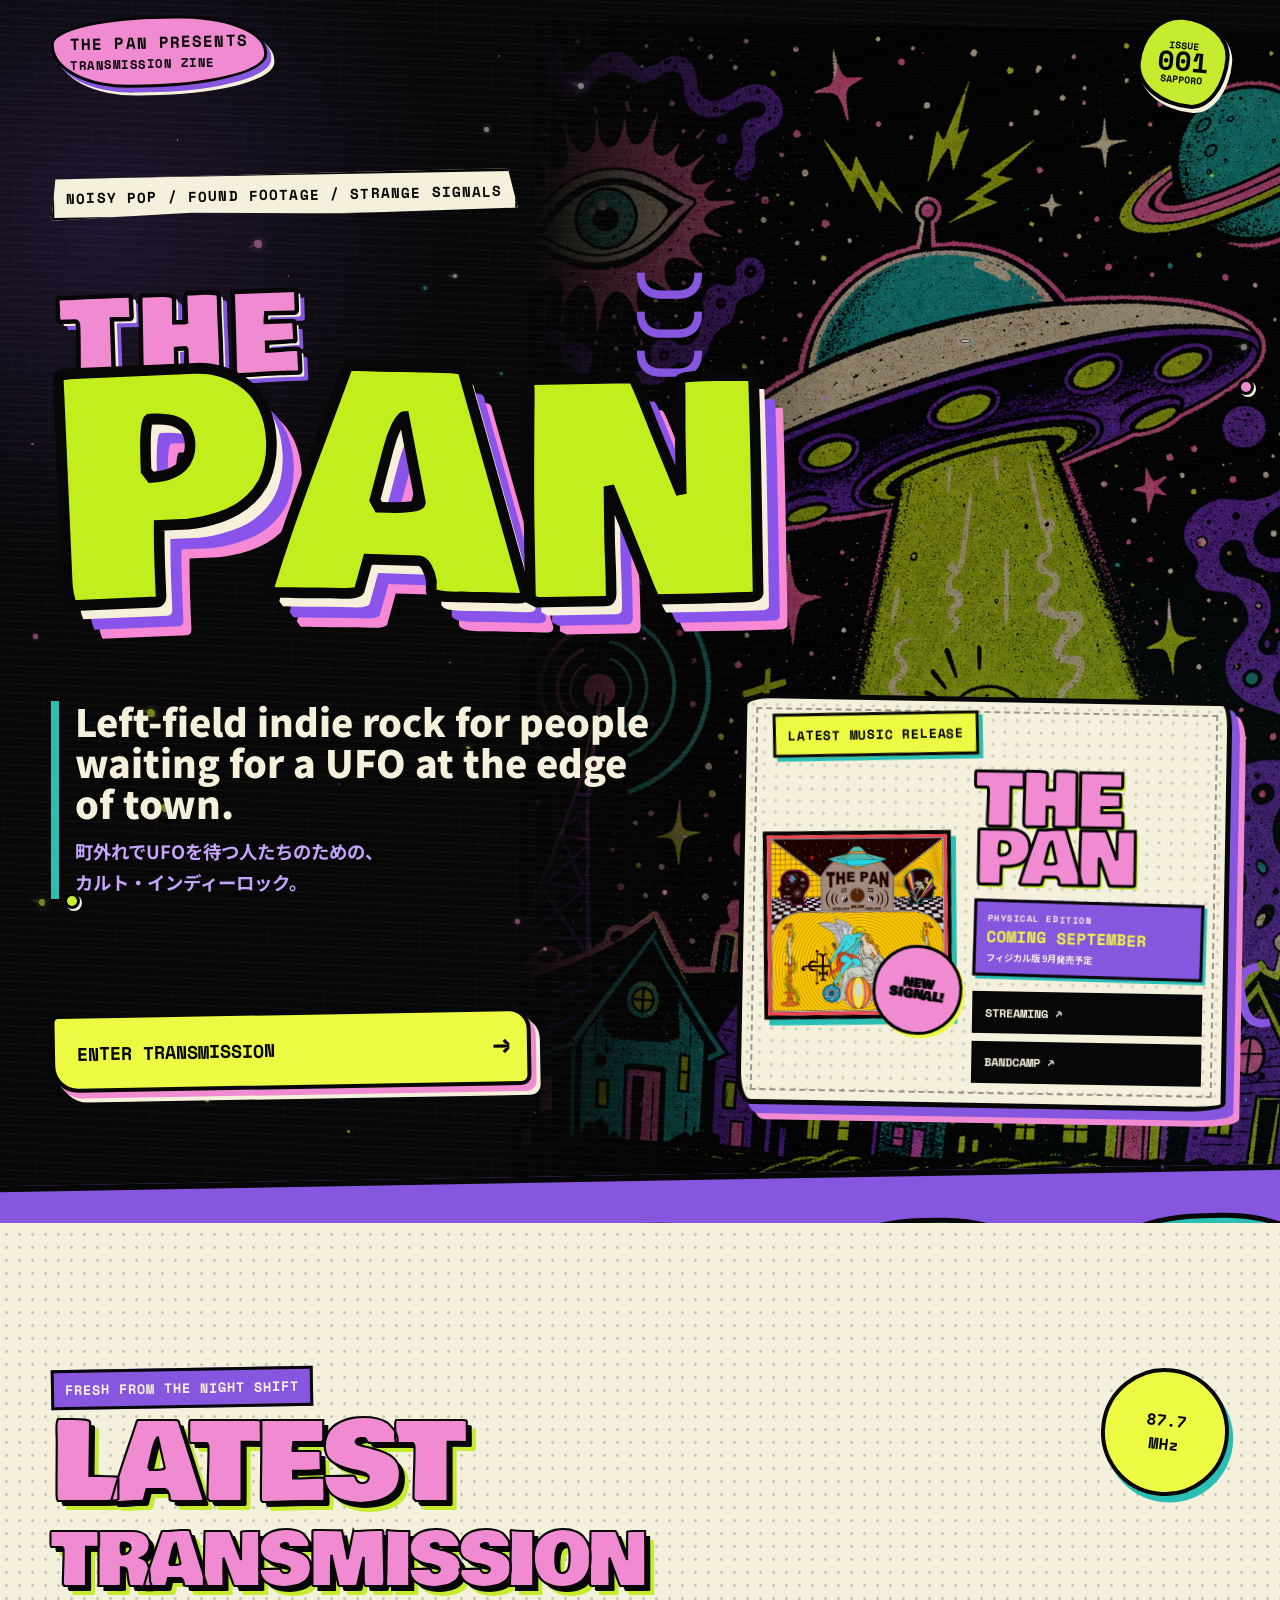
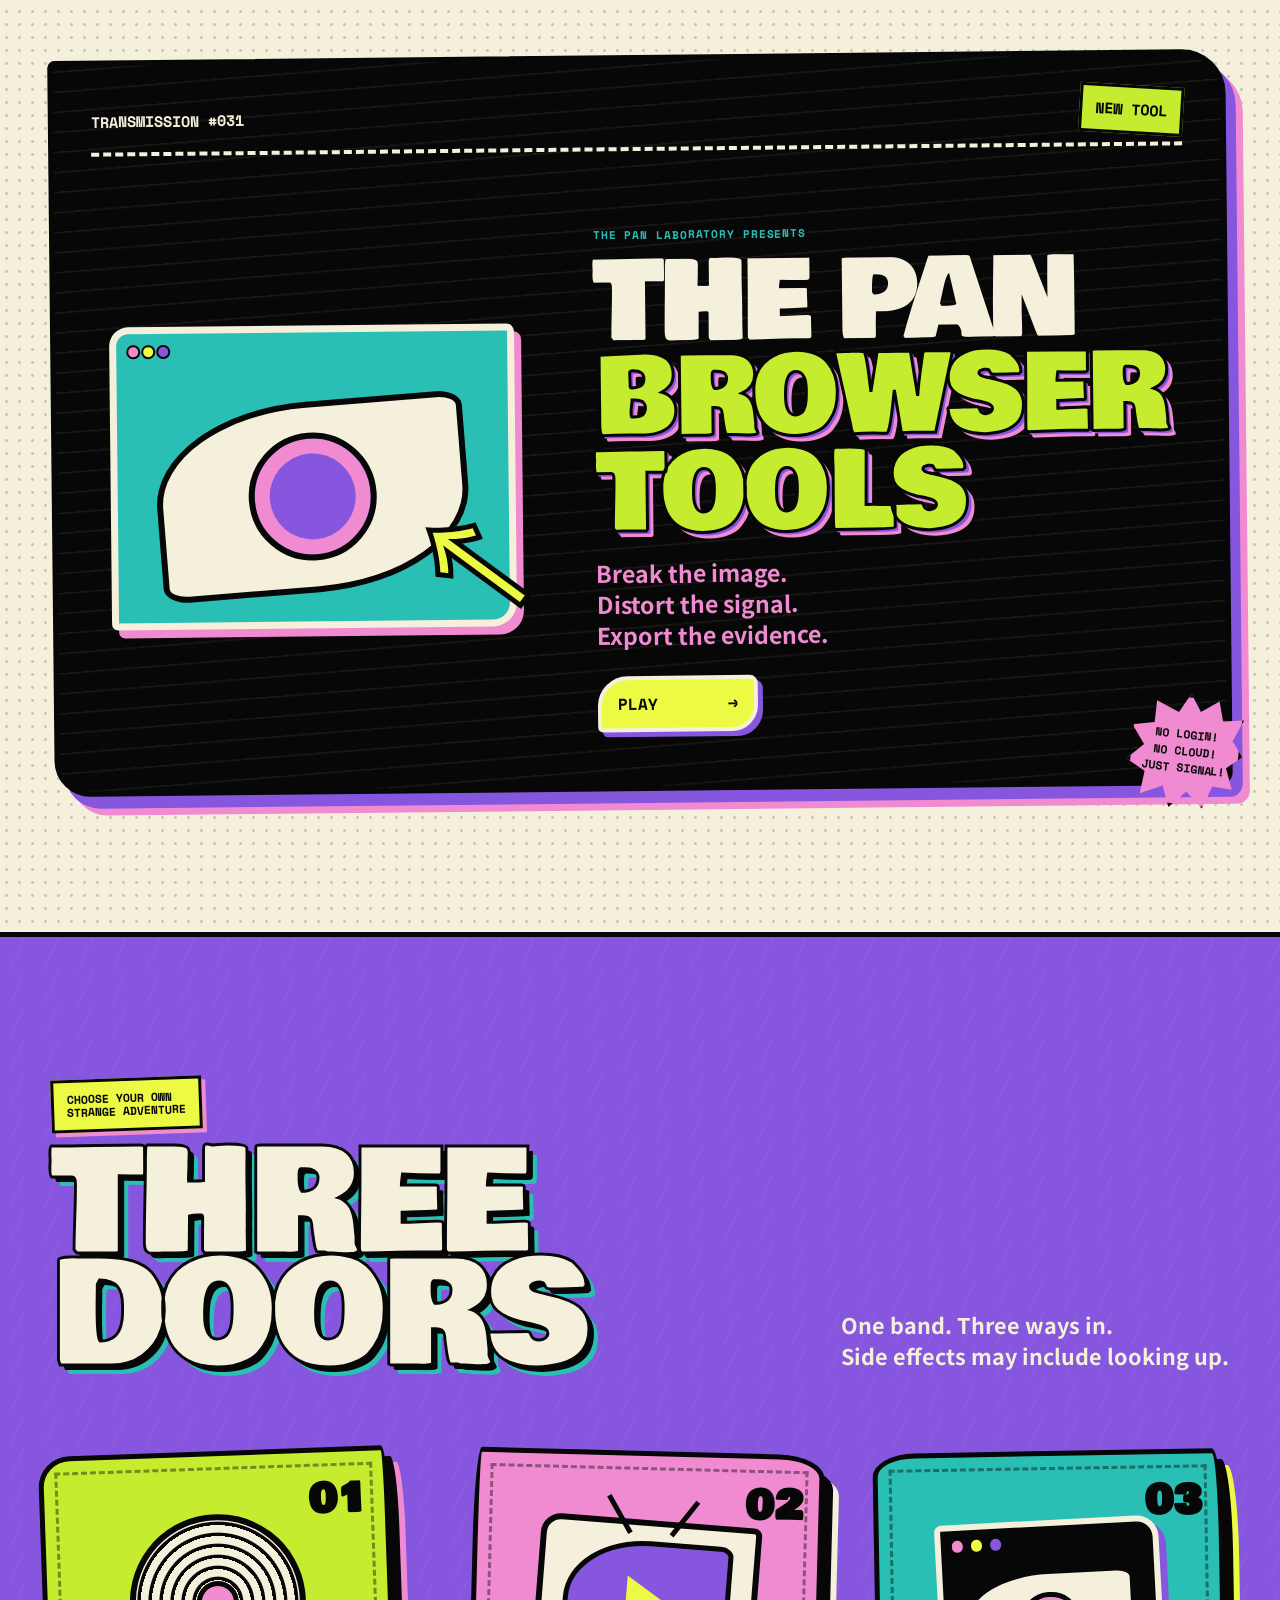
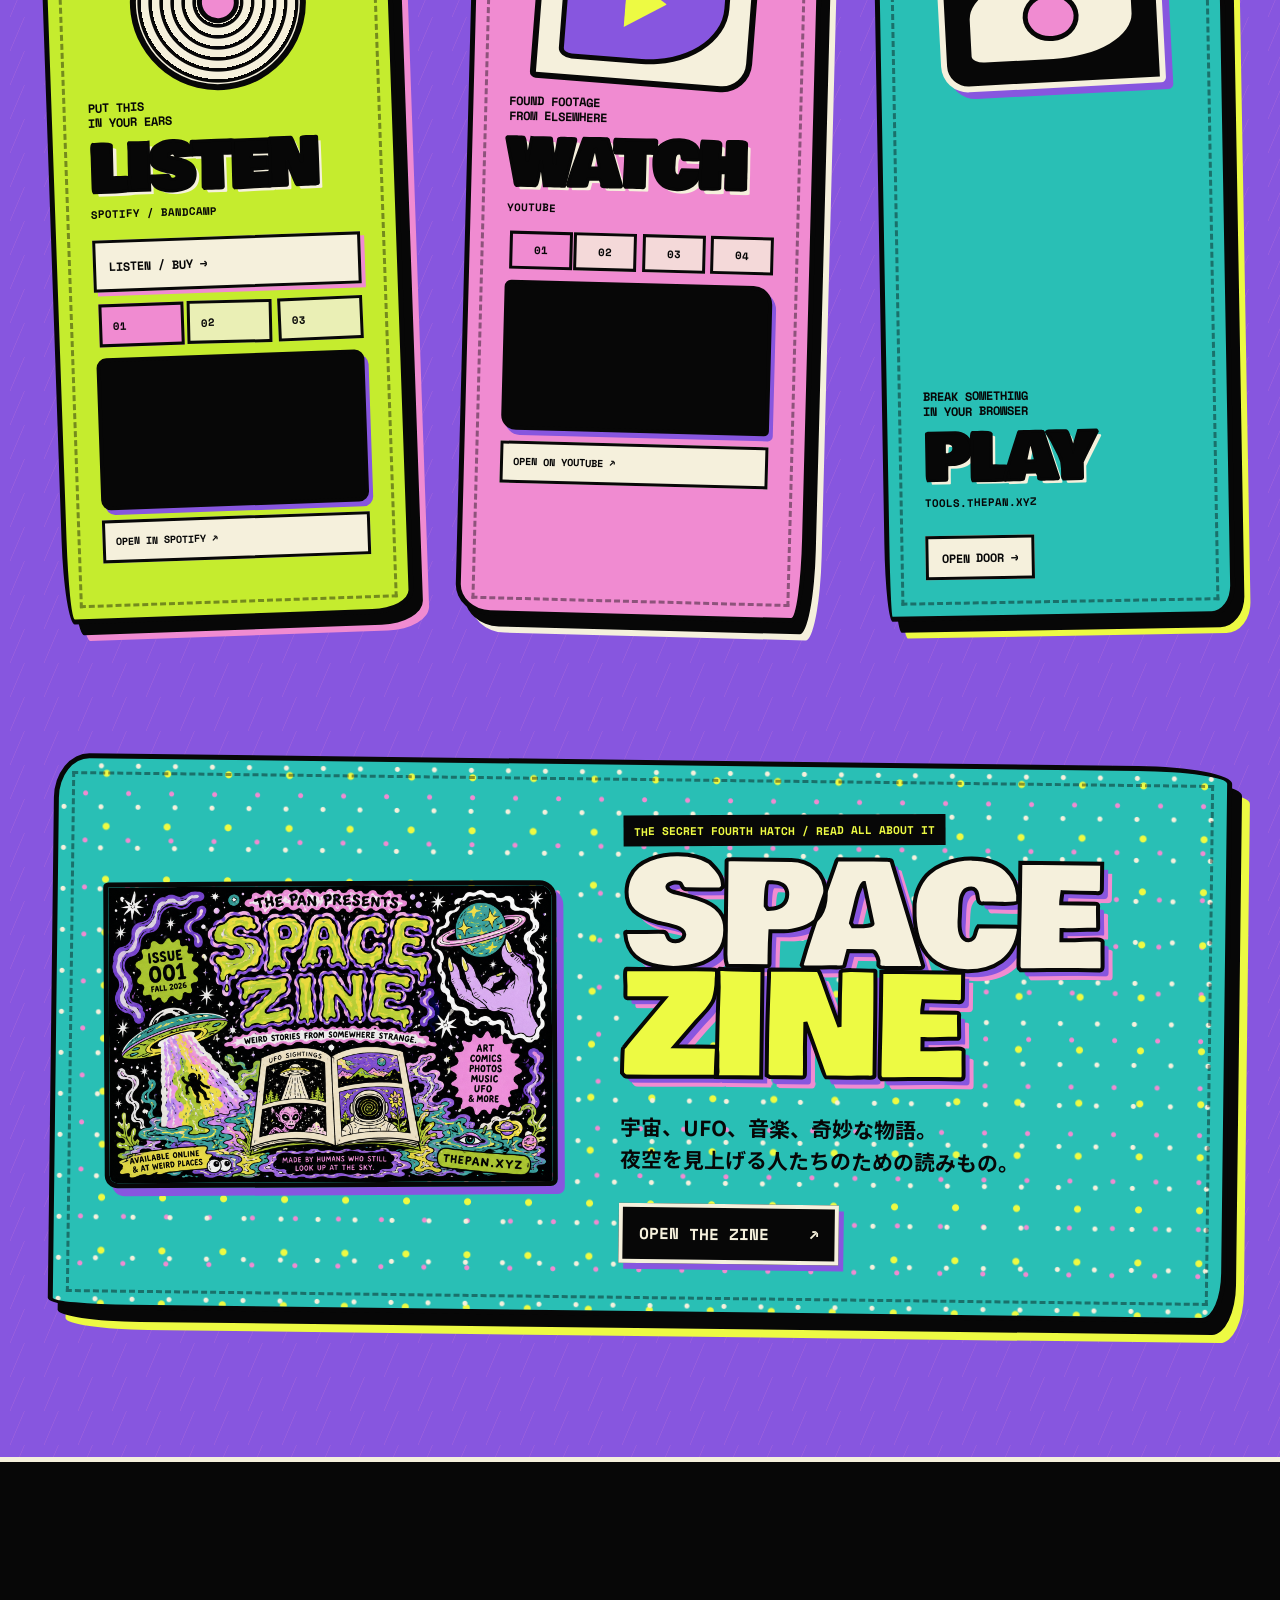
==== commit ab21ca4b: "Restore relative asset paths" ====
(no text change in the page or its own stylesheets)
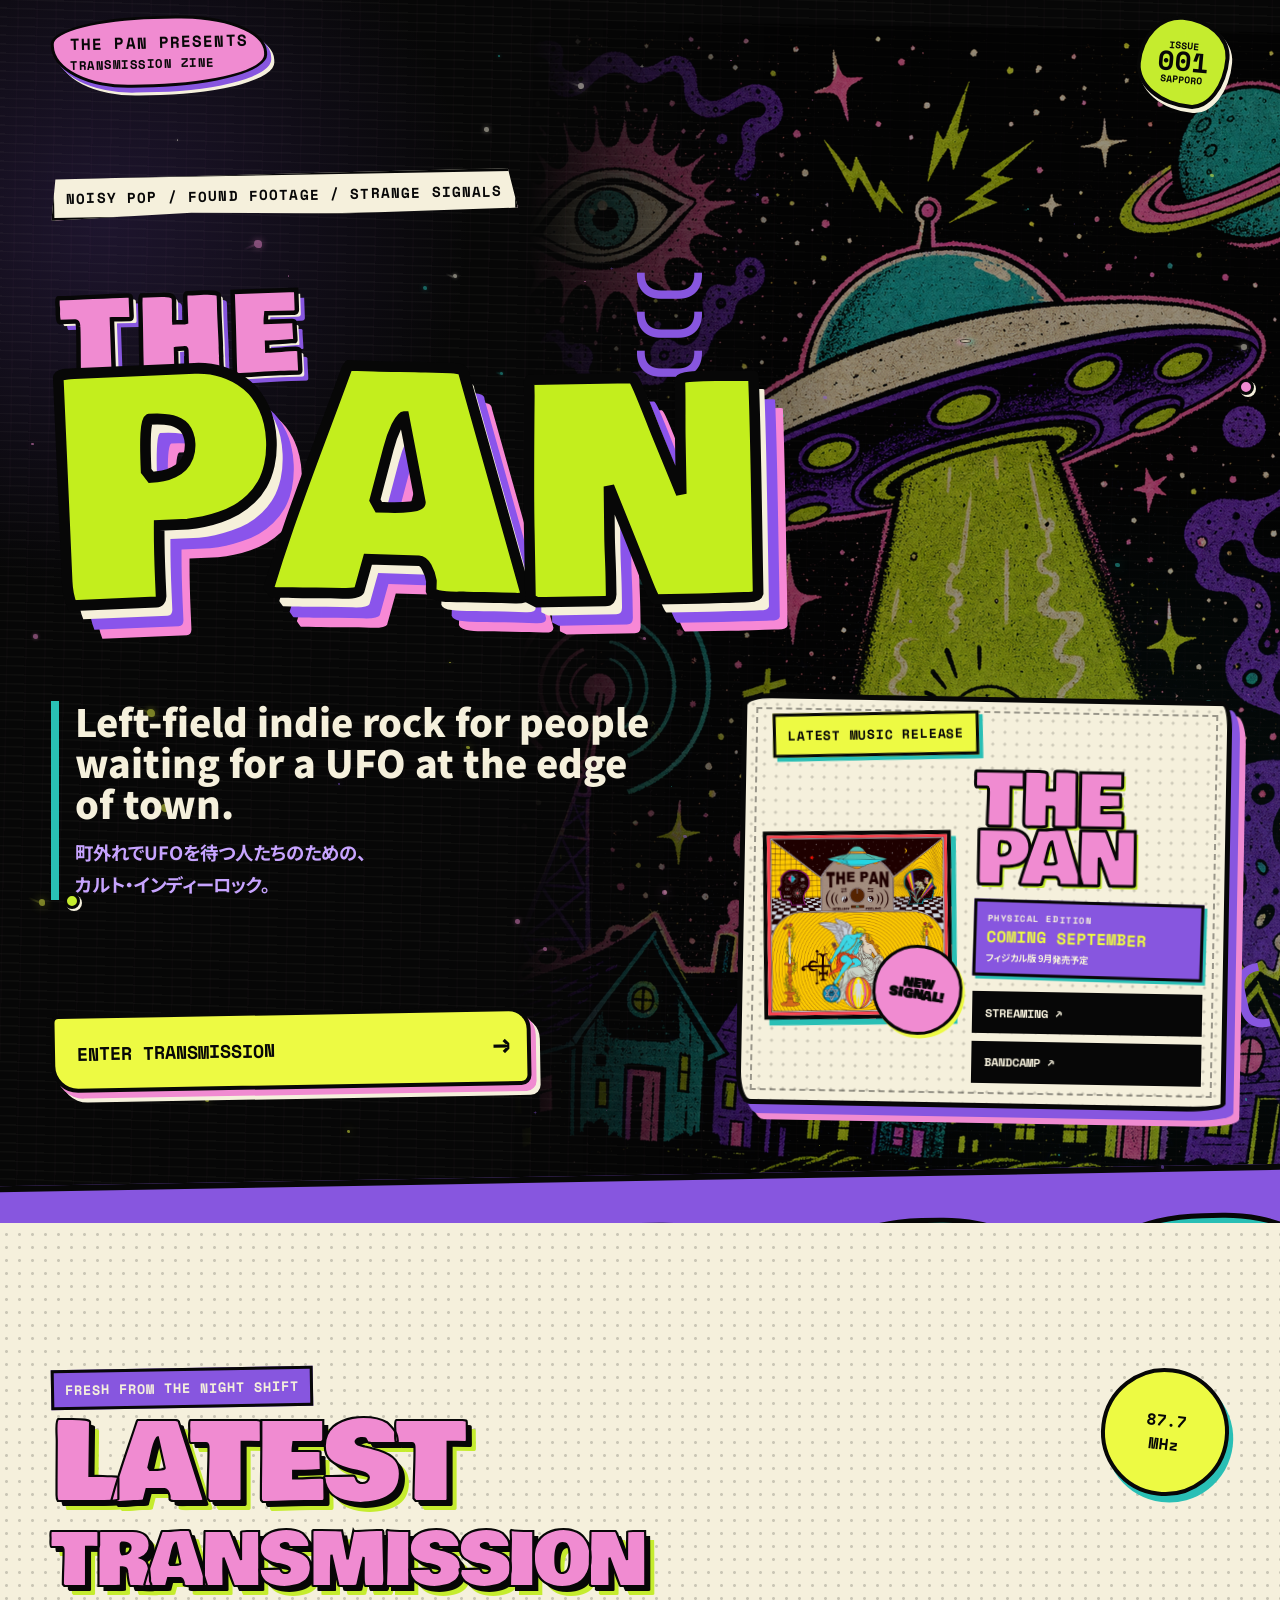
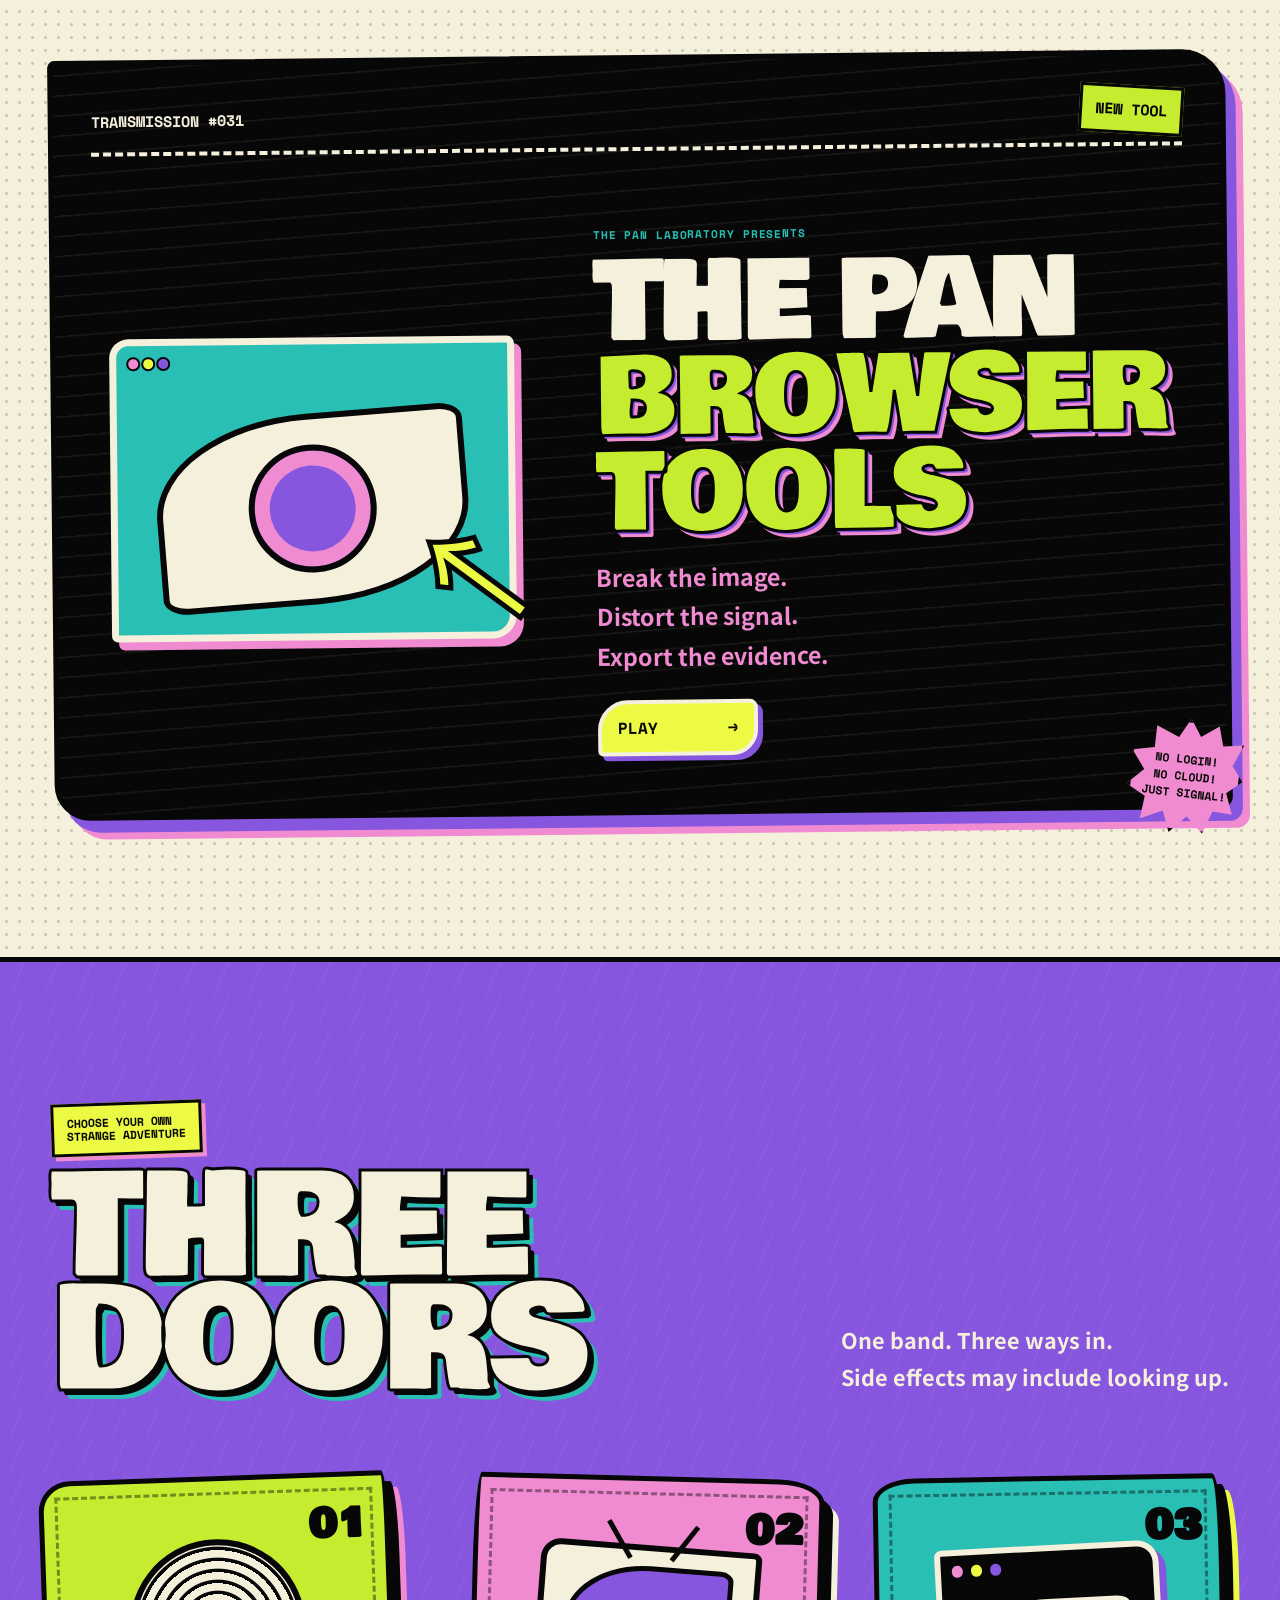
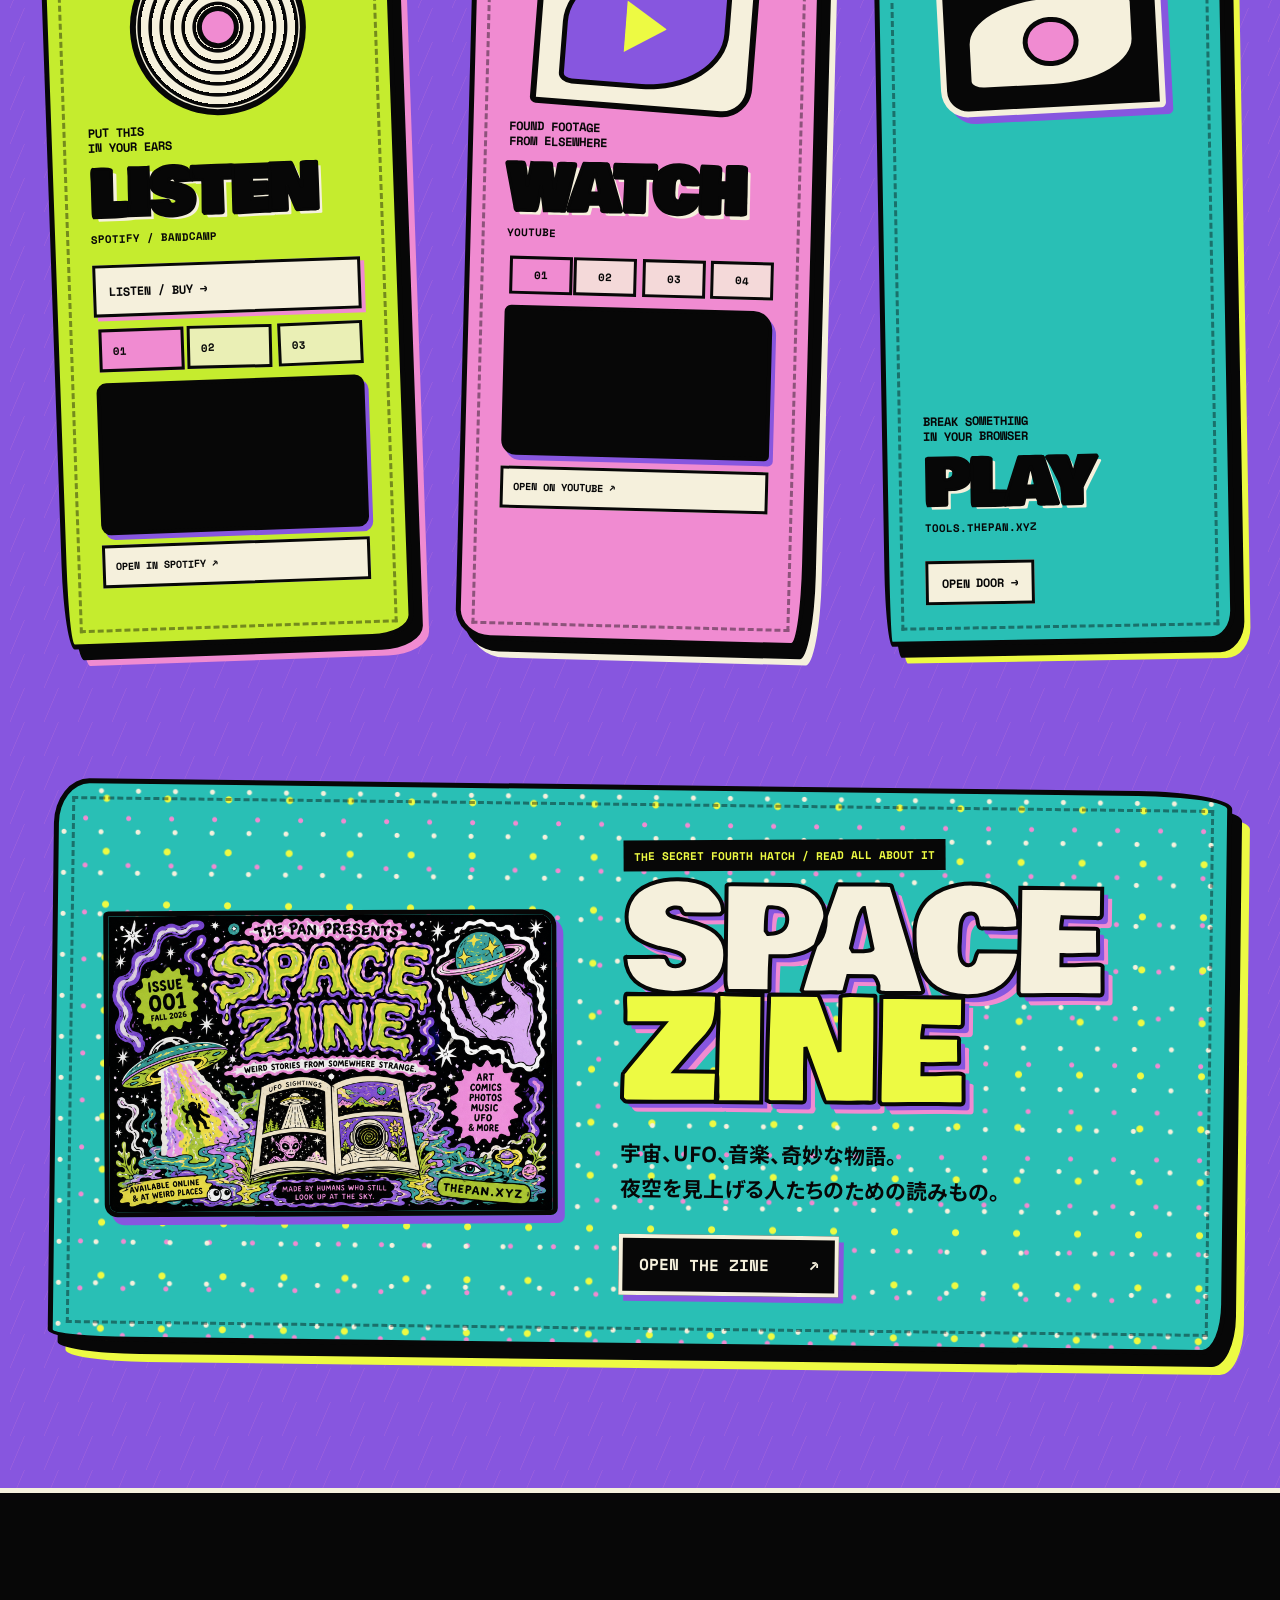
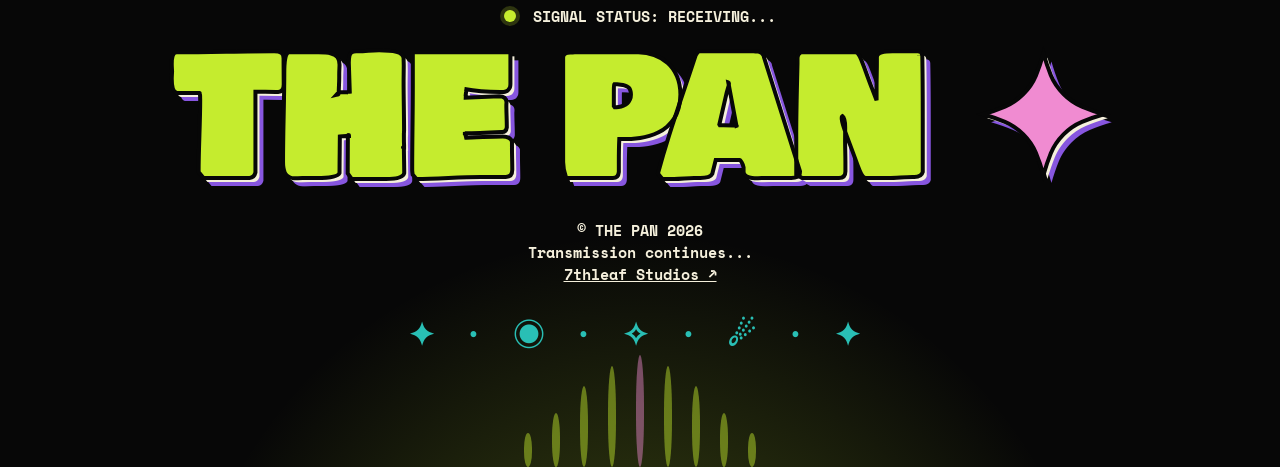
==== commit 1c8c12c5: "feat: strengthen search discovery" ====
--- a/index.html
+++ b/index.html
@@ -18,6 +18,9 @@
   <link rel="preconnect" href="https://fonts.googleapis.com">
   <link rel="preconnect" href="https://fonts.gstatic.com" crossorigin>
   <link href="https://fonts.googleapis.com/css2?family=Bowlby+One+SC&family=Noto+Sans+JP:wght@500;700;900&family=Space+Mono:wght@400;700&display=swap" rel="stylesheet">
+  <script type="application/ld+json">
+  {"@context":"https://schema.org","@type":"MusicGroup","name":"THE PAN","url":"https://thepan.xyz/","description":"Left-field indie rock, moving images, and strange browser tools from Sapporo, Japan.","genre":["Indie rock","Noise pop","Psychedelic rock"],"foundingLocation":{"@type":"Place","name":"Sapporo, Hokkaido, Japan"},"sameAs":["https://pampasfields.bandcamp.com/","https://tools.thepan.xyz/","https://pampasfields.com/"]}
+  </script>
   <link rel="stylesheet" href="styles-v2.css">
   <script src="script.js" defer></script>
 </head>
@@ -211,7 +214,7 @@
     </div>
     <p><span class="status-dot"></span> SIGNAL STATUS: <strong>RECEIVING...</strong></p>
     <p class="footer-logo">THE PAN <span>✦</span></p>
-    <p>© THE PAN <span data-year></span><br>Transmission continues...</p>
+    <p>© THE PAN <span data-year></span><br>Transmission continues...<br><a href="https://7thleaf.xyz/">7thleaf Studios ↗</a></p>
     <div class="footer-stars" aria-hidden="true">✦ · ◉ · ✧ · ☄ · ✦</div>
   </footer>
 </body>
--- a/styles-v2.css
+++ b/styles-v2.css
@@ -33,6 +33,10 @@
     var(--ink);
   font-family: var(--body);
   font-weight: 700;
+  font-feature-settings: "palt" 1;
+  font-kerning: normal;
+  letter-spacing: normal;
+  text-rendering: optimizeLegibility;
   /*
    * Clip the wide collage without turning <body> into its own scroll area.
    * With `hidden`, the other axis computes to `auto` and iOS can trap touch
@@ -268,7 +272,7 @@
   margin: 0;
   color: var(--violet);
   font-size: clamp(0.88rem, 2.4vw, 1.15rem);
-  line-height: 1.7;
+  line-height: 1.75;
 }
 
 .transmission-button {
@@ -847,7 +851,7 @@
   max-width: 37rem;
   margin: 1.3rem 0;
   font-size: clamp(1rem, 2.5vw, 1.3rem);
-  line-height: 1.45;
+  line-height: 1.7;
 }
 
 .physical-note {
@@ -1108,7 +1112,7 @@
   margin: 0 0 1.5rem;
   color: var(--pink);
   font-size: clamp(1.05rem, 3vw, 1.45rem);
-  line-height: 1.35;
+  line-height: 1.7;
 }
 
 .card-copy > a {
@@ -1181,7 +1185,7 @@
   max-width: 27rem;
   margin: 1.5rem 0 0;
   font-size: clamp(1rem, 3vw, 1.35rem);
-  line-height: 1.45;
+  line-height: 1.7;
 }
 
 .door-grid {
@@ -1730,7 +1734,7 @@
   max-width: 32rem;
   margin: 1.75rem 0;
   font-size: clamp(1rem, 2.5vw, 1.3rem);
-  line-height: 1.55;
+  line-height: 1.7;
 }
 
 .zine-copy > a {
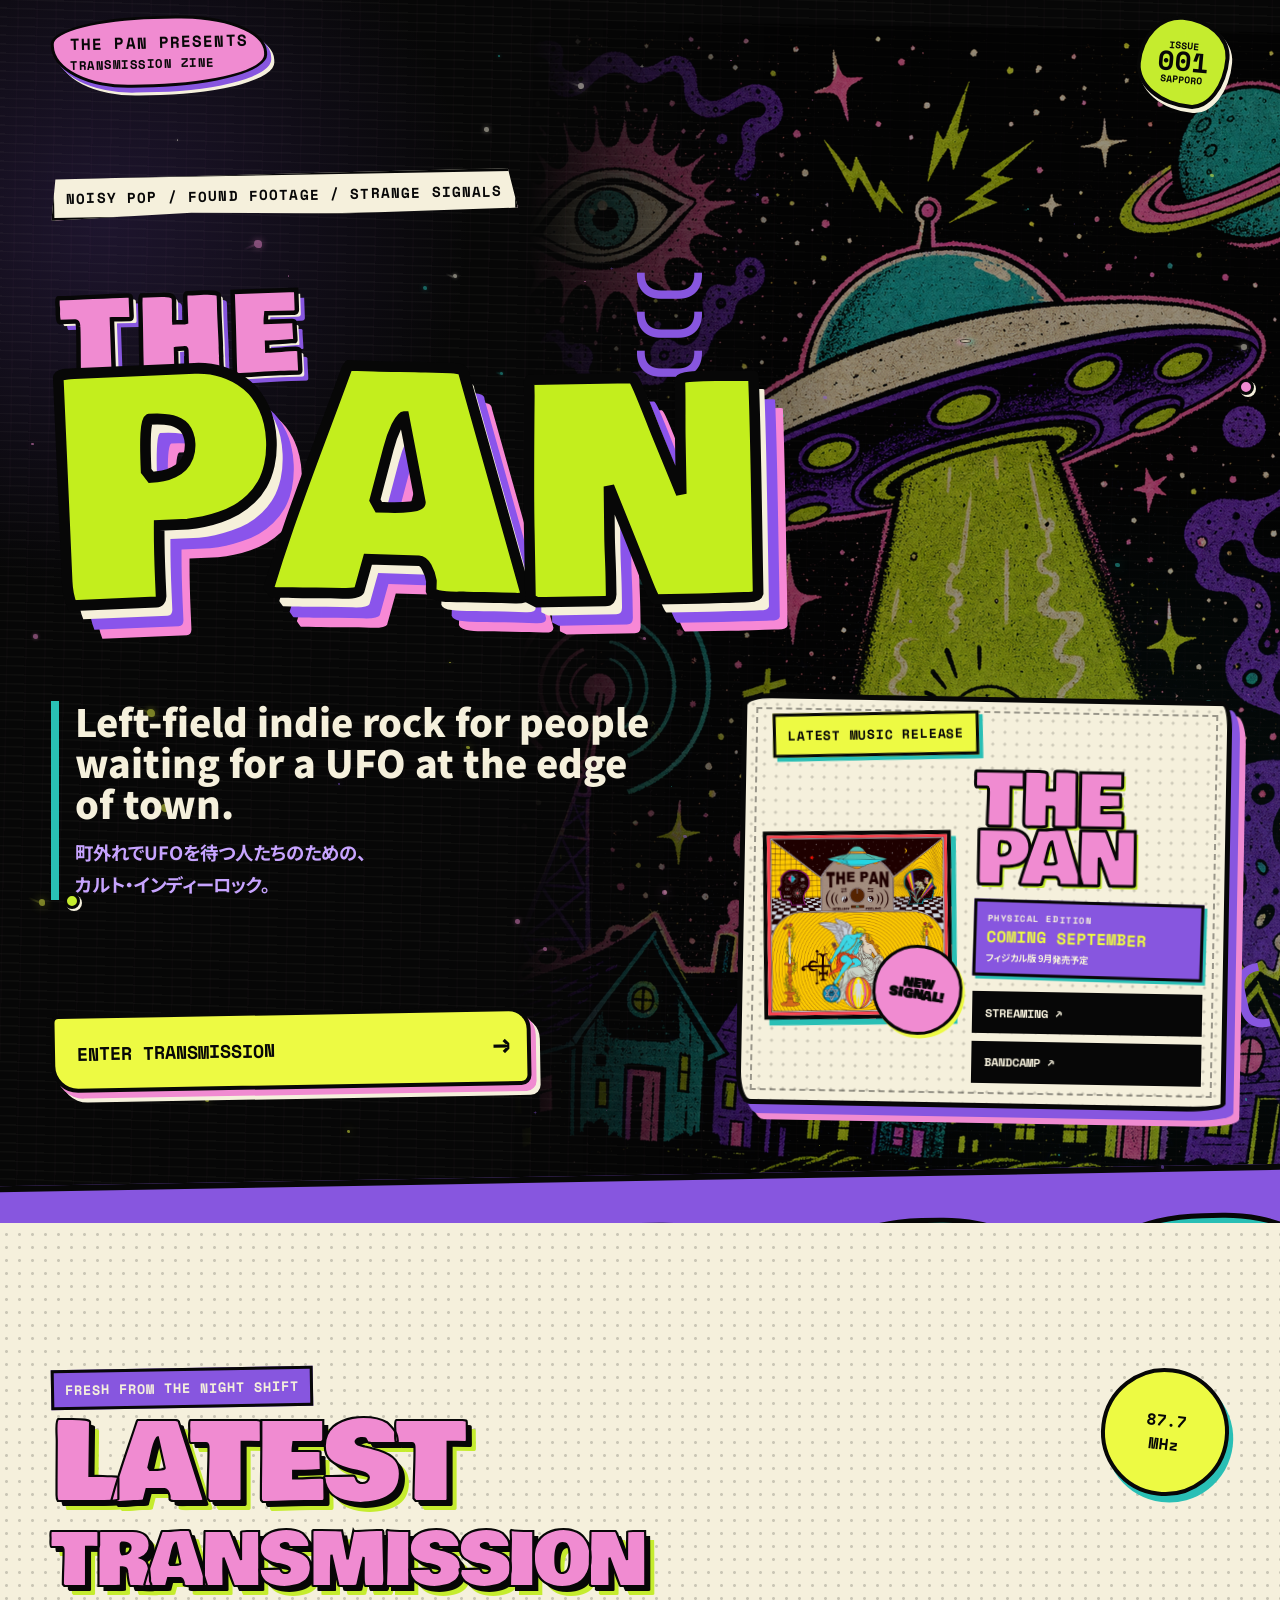
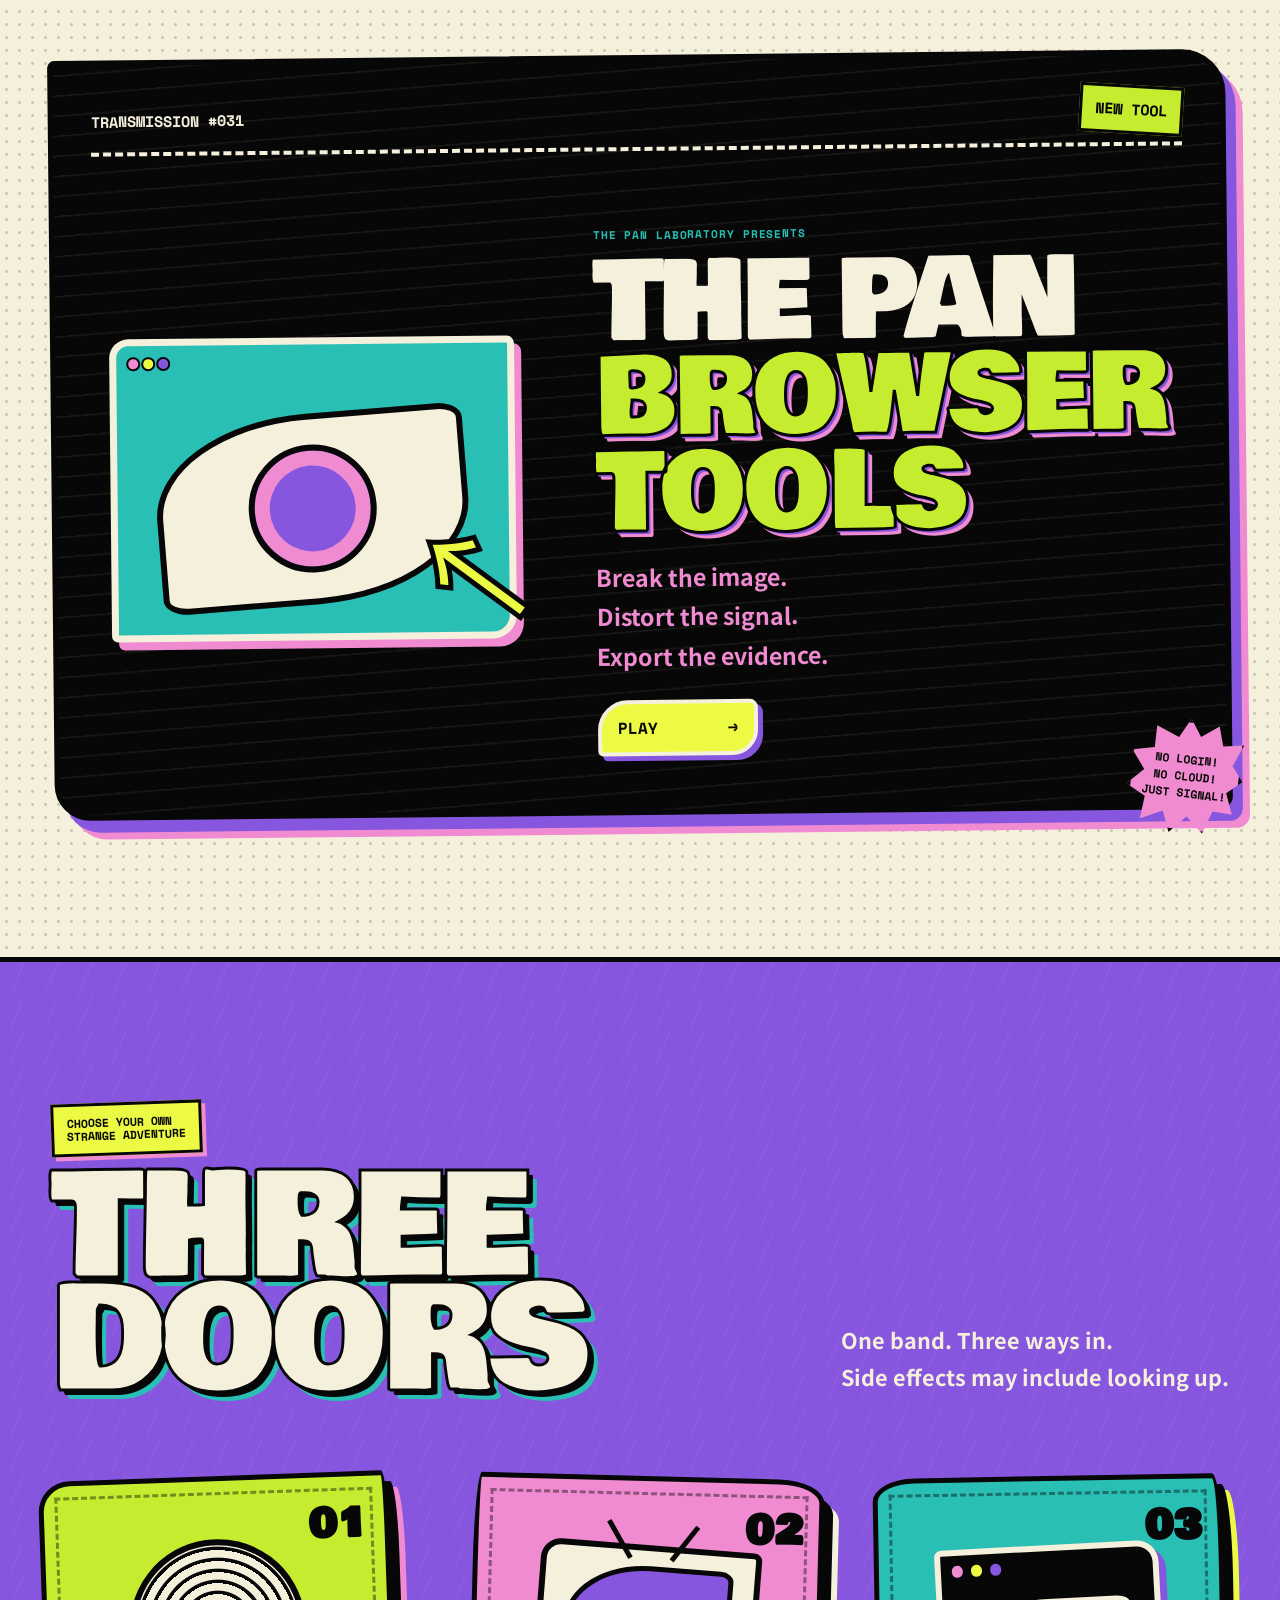
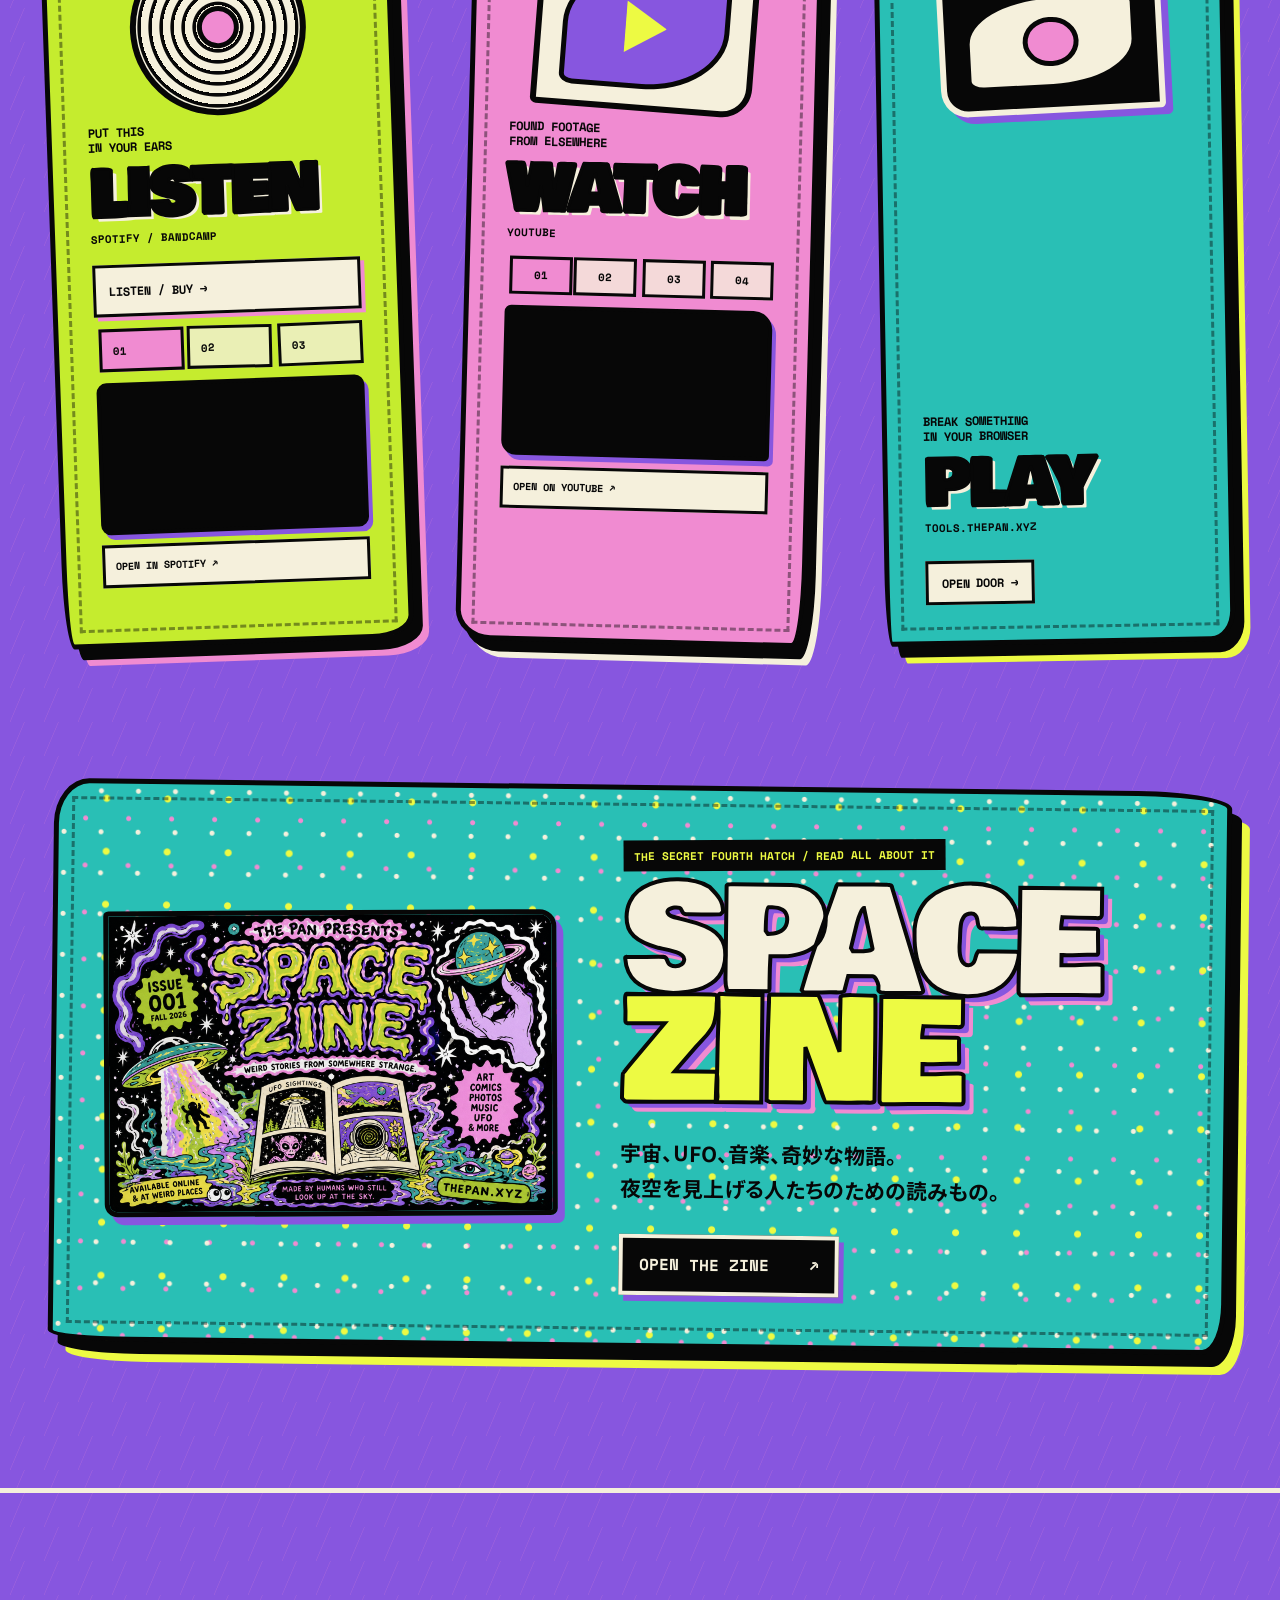
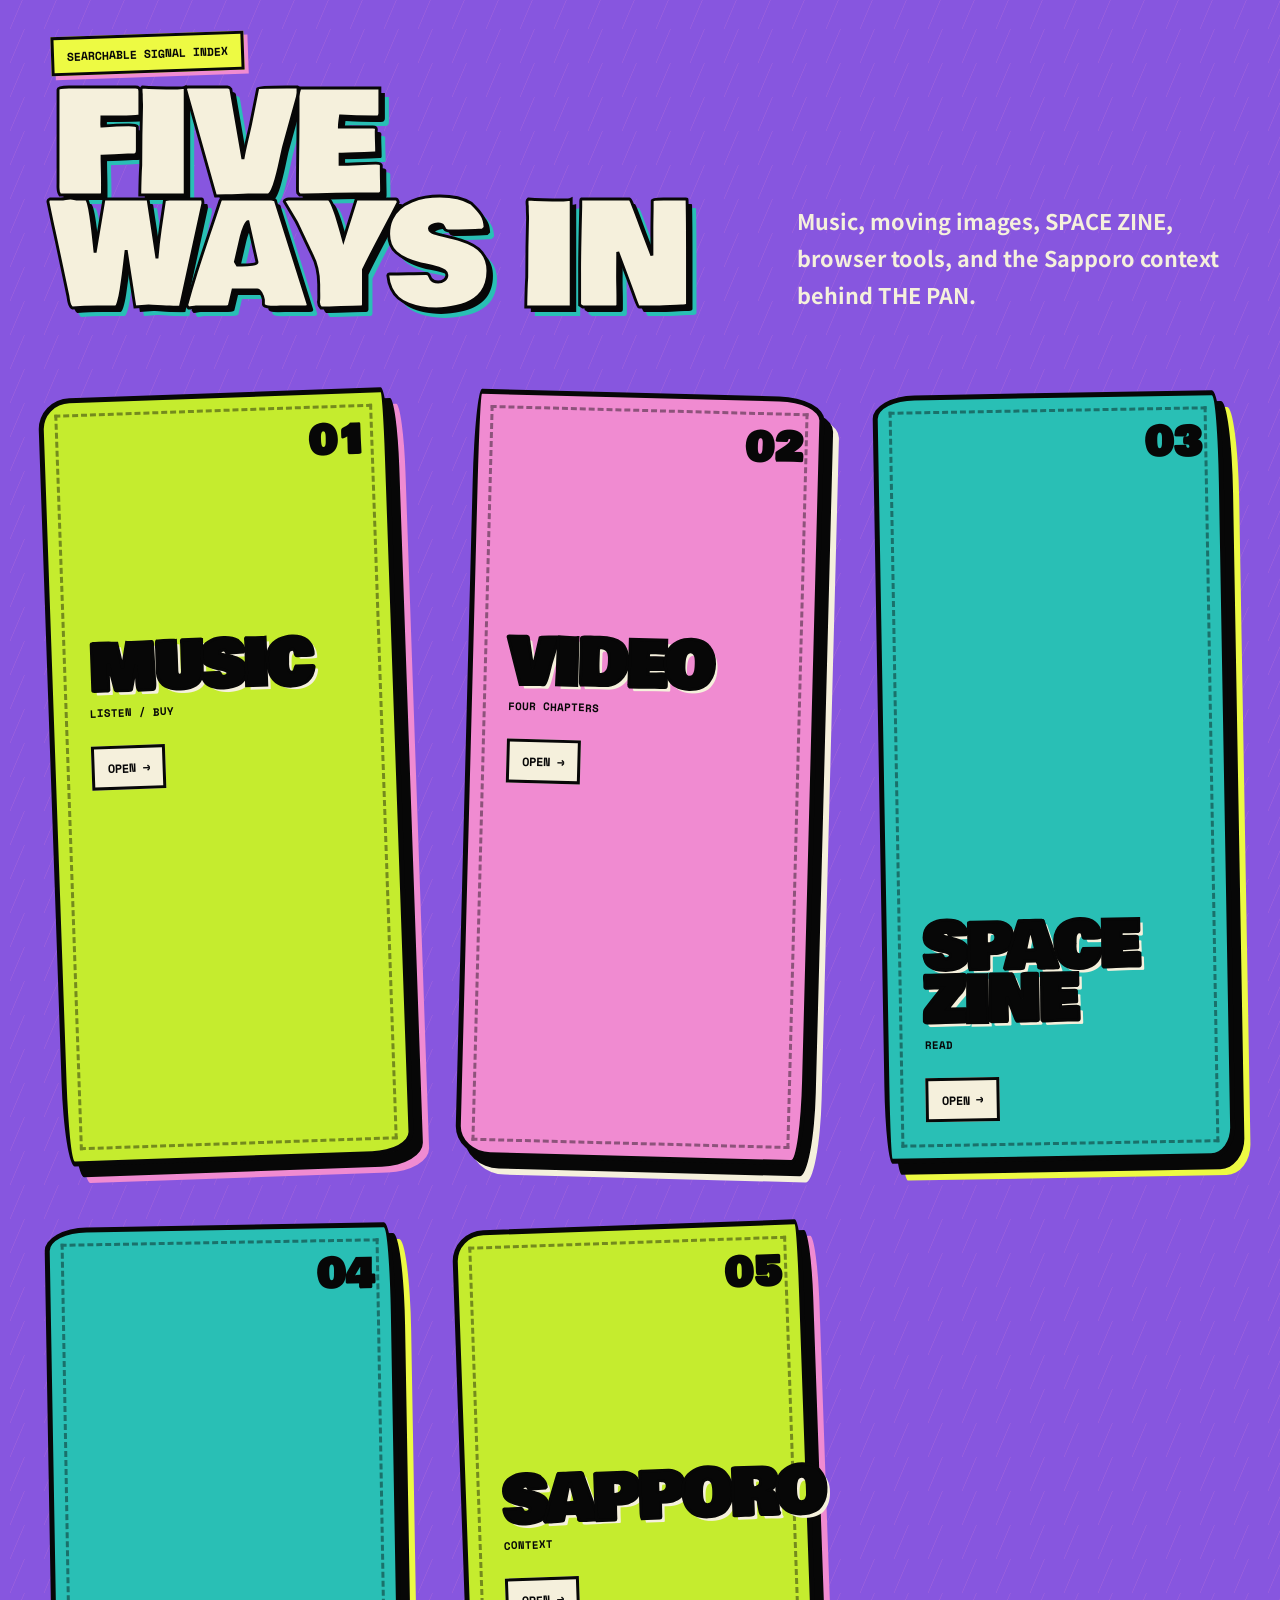
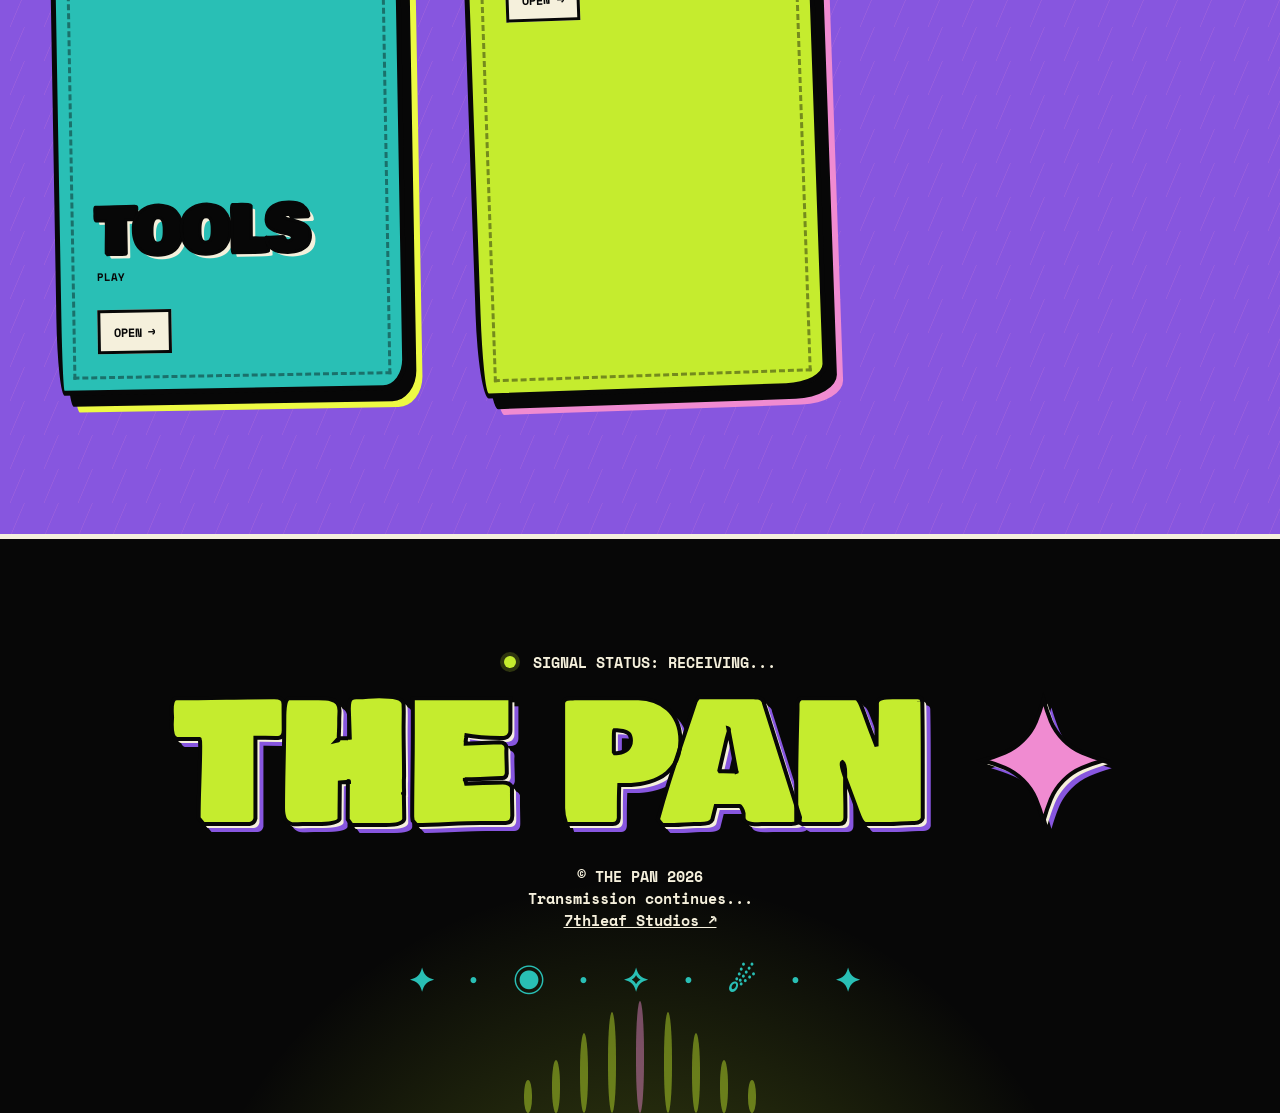
==== commit 62aa8ed2: "growth: link discovery surfaces from homepage" ====
--- a/index.html
+++ b/index.html
@@ -206,6 +206,20 @@
         </div>
       </article>
     </section>
+    <section class="doors reveal" aria-labelledby="signal-index-title">
+      <div class="doors-intro">
+        <span>SEARCHABLE SIGNAL INDEX</span>
+        <h2 id="signal-index-title">FIVE<br>WAYS IN</h2>
+        <p>Music, moving images, SPACE ZINE, browser tools, and the Sapporo context behind THE PAN.</p>
+      </div>
+      <div class="door-grid">
+        <a class="door door-listen" href="/discover/the-pan-music/"><span class="door-number">01</span><h3>MUSIC</h3><small>LISTEN / BUY</small><b>OPEN →</b></a>
+        <a class="door door-watch" href="/discover/the-pan-videos/"><span class="door-number">02</span><h3>VIDEO</h3><small>FOUR CHAPTERS</small><b>OPEN →</b></a>
+        <a class="door door-play" href="/discover/space-zine/"><span class="door-number">03</span><h3>SPACE ZINE</h3><small>READ</small><b>OPEN →</b></a>
+        <a class="door door-play" href="/discover/browser-tools/"><span class="door-number">04</span><h3>TOOLS</h3><small>PLAY</small><b>OPEN →</b></a>
+        <a class="door door-listen" href="/discover/sapporo-psychedelic-indie/"><span class="door-number">05</span><h3>SAPPORO</h3><small>CONTEXT</small><b>OPEN →</b></a>
+      </div>
+    </section>
   </main>
 
   <footer class="footer reveal">
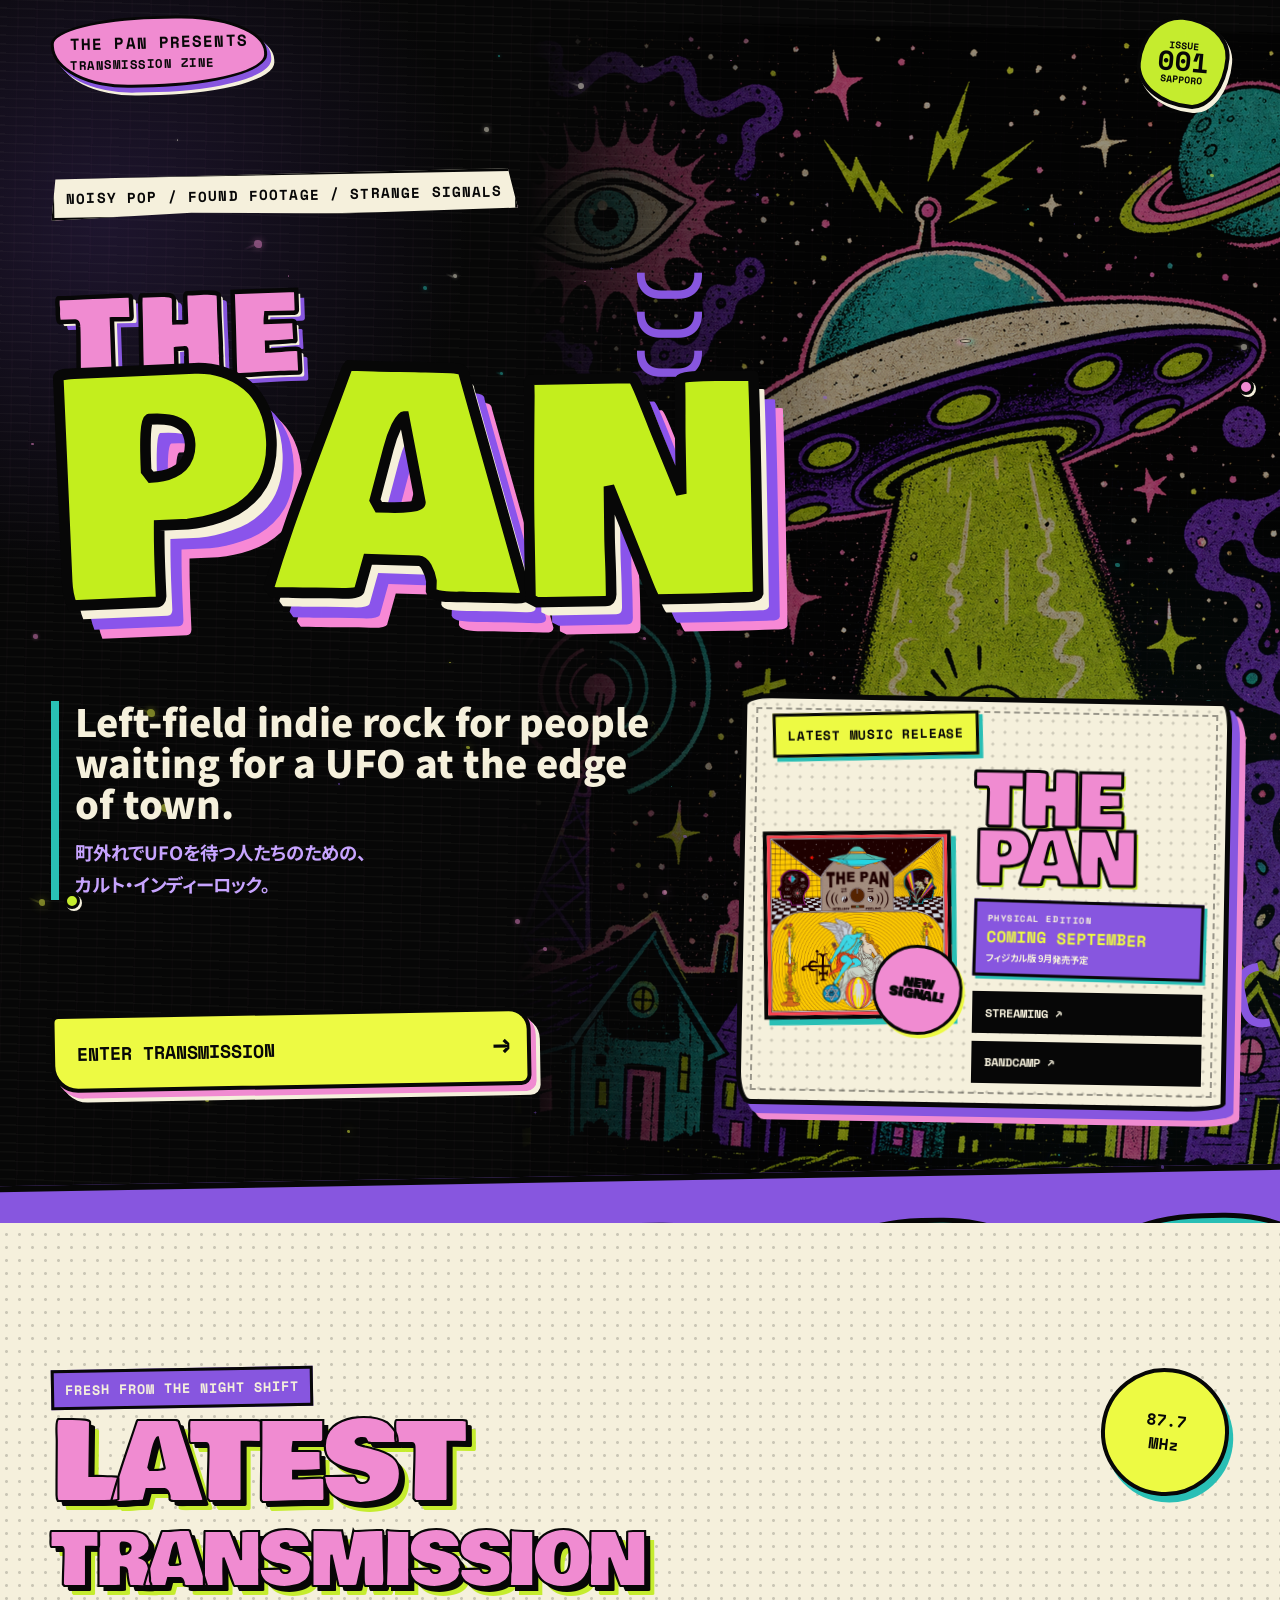
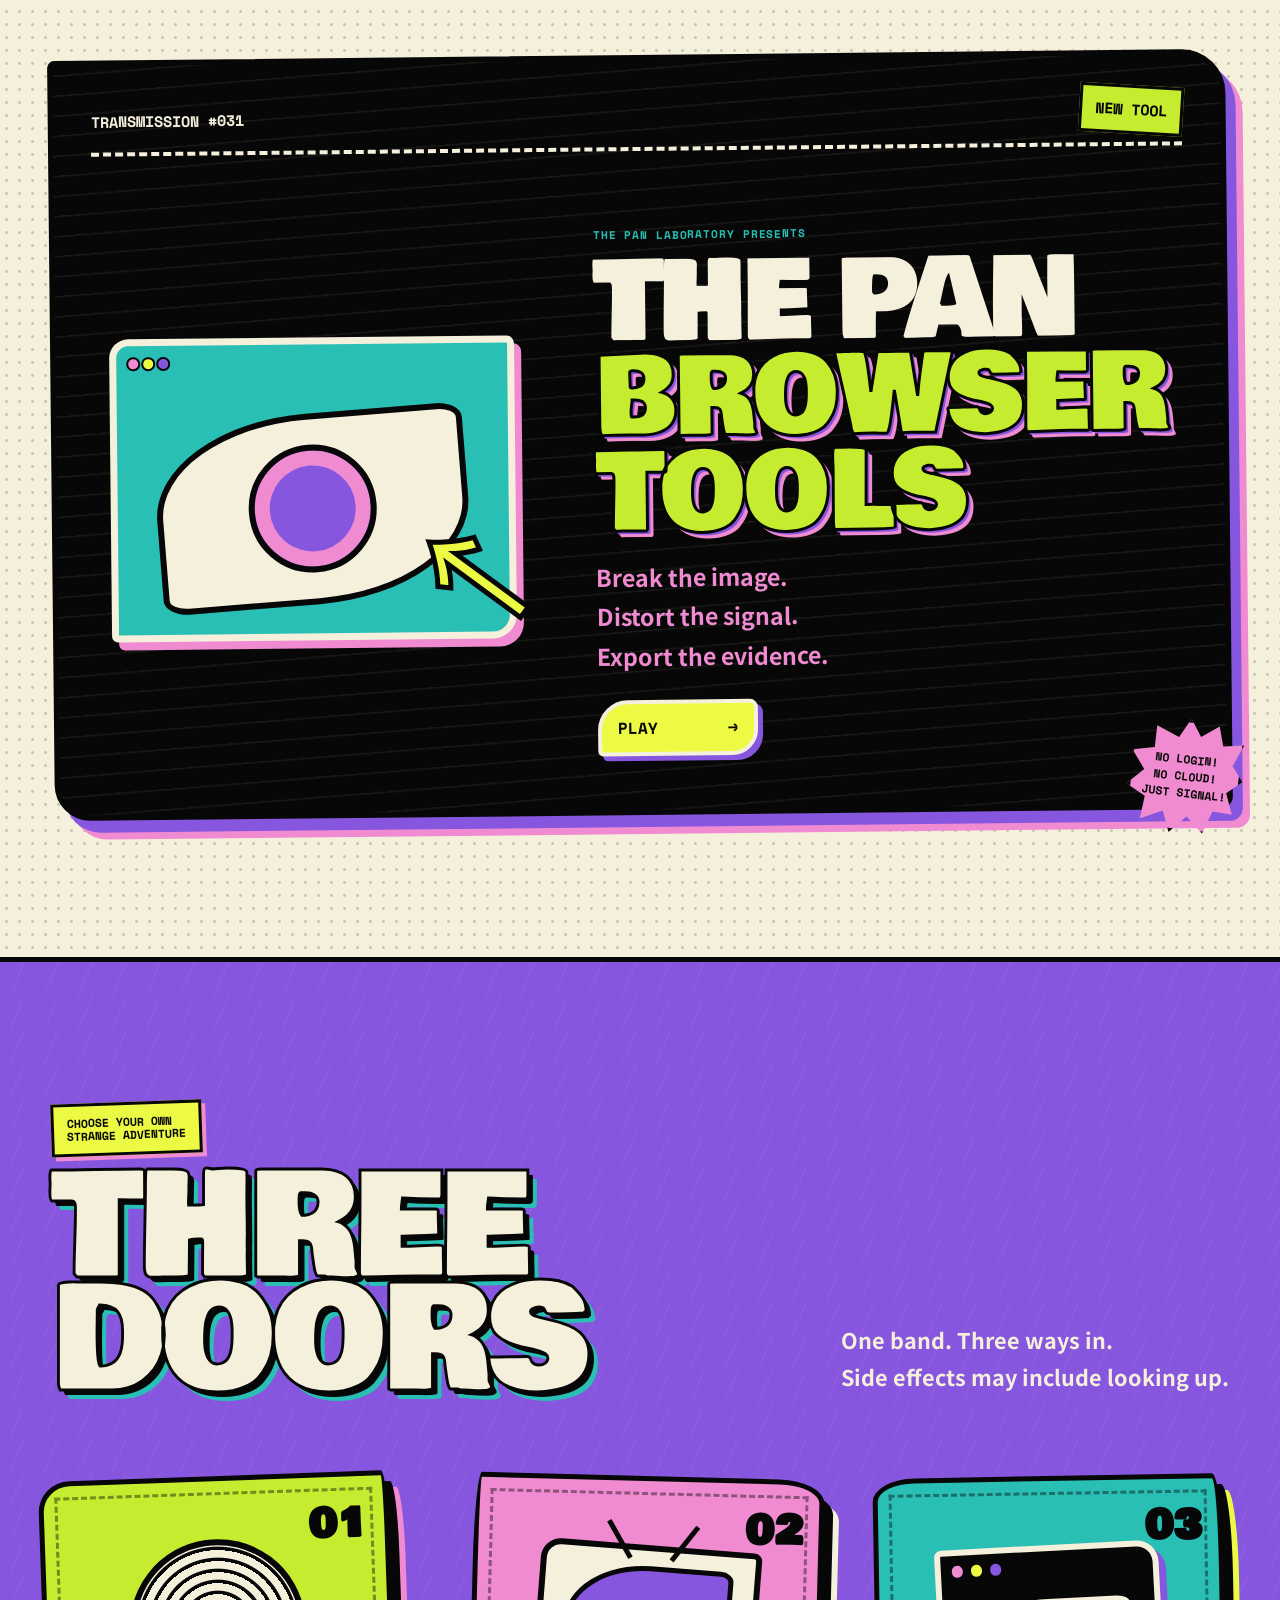
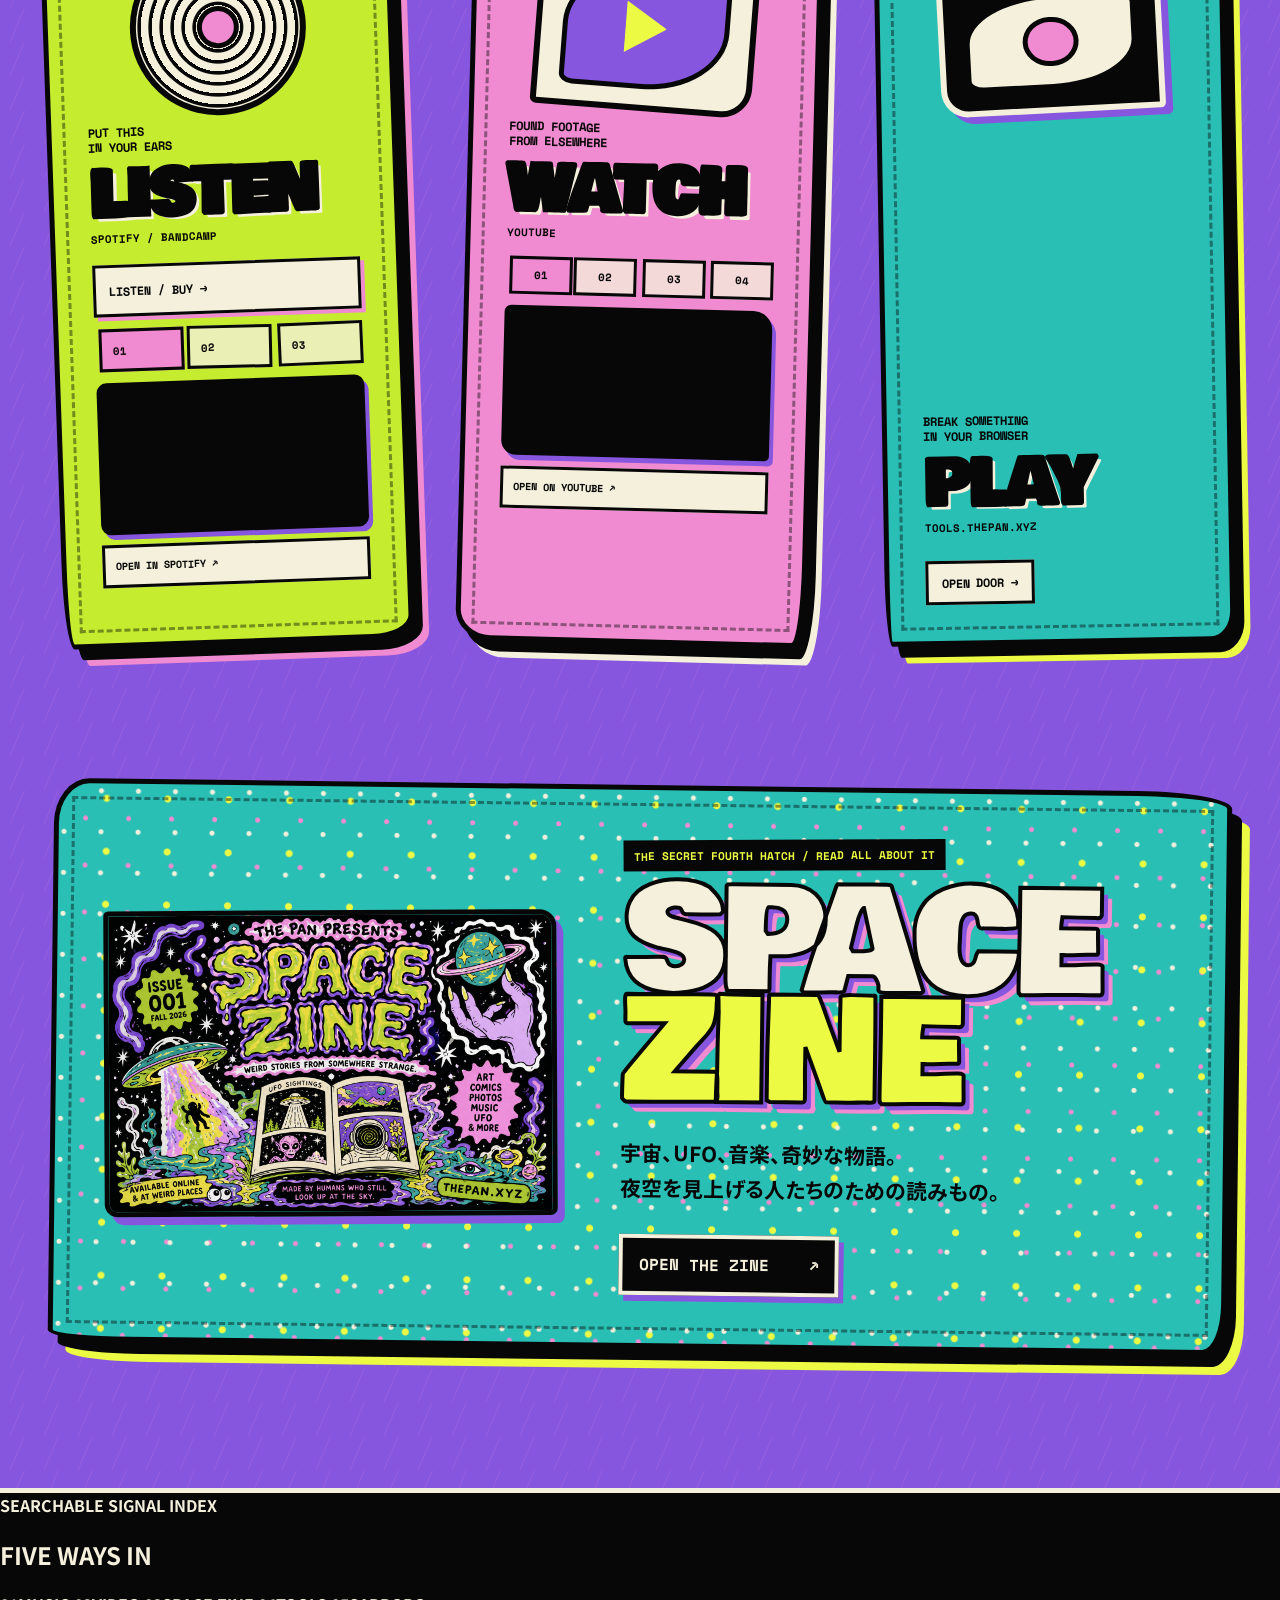
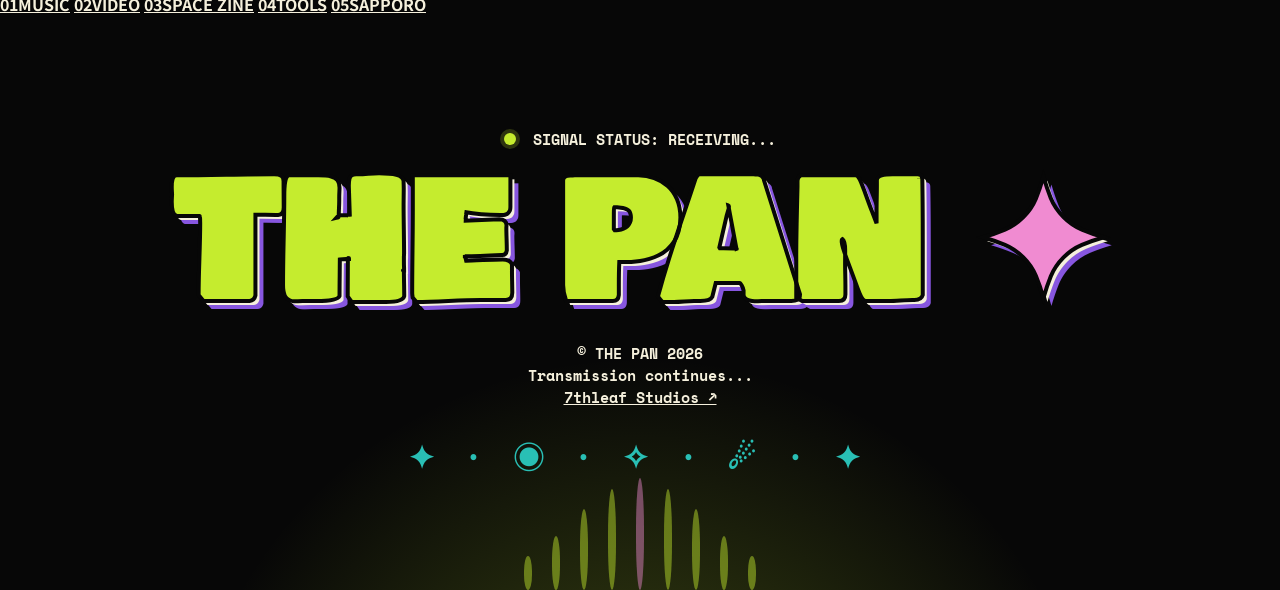
==== commit b553c1c6: "fix: compact searchable signal index" ====
--- a/index.html
+++ b/index.html
@@ -13,13 +13,17 @@
   <meta property="og:url" content="https://thepan.xyz/">
   <meta property="og:image" content="https://thepan.xyz/assets/space-zine-cover.png">
   <meta name="twitter:card" content="summary_large_image">
-  <title>THE PAN — Waiting for a UFO</title>
+  <title>THE PAN — Sapporo Left-Field Indie Rock / PFNFA</title>
   <link rel="icon" href="data:image/svg+xml,%3Csvg xmlns='http://www.w3.org/2000/svg' viewBox='0 0 64 64'%3E%3Crect width='64' height='64' rx='14' fill='%23070707'/%3E%3Cpath d='M14 35C8 20 18 8 32 8s24 12 18 27C45 49 37 56 32 56s-13-7-18-21Z' fill='%23c5ec2e' stroke='%23f5f0dc' stroke-width='4'/%3E%3Cellipse cx='24' cy='31' rx='7' ry='4' fill='%23070707' transform='rotate(20 24 31)'/%3E%3Cellipse cx='40' cy='31' rx='7' ry='4' fill='%23070707' transform='rotate(-20 40 31)'/%3E%3C/svg%3E">
   <link rel="preconnect" href="https://fonts.googleapis.com">
   <link rel="preconnect" href="https://fonts.gstatic.com" crossorigin>
   <link href="https://fonts.googleapis.com/css2?family=Bowlby+One+SC&family=Noto+Sans+JP:wght@500;700;900&family=Space+Mono:wght@400;700&display=swap" rel="stylesheet">
   <script type="application/ld+json">
-  {"@context":"https://schema.org","@type":"MusicGroup","name":"THE PAN","url":"https://thepan.xyz/","description":"Left-field indie rock, moving images, and strange browser tools from Sapporo, Japan.","genre":["Indie rock","Noise pop","Psychedelic rock"],"foundingLocation":{"@type":"Place","name":"Sapporo, Hokkaido, Japan"},"sameAs":["https://pampasfields.bandcamp.com/","https://tools.thepan.xyz/","https://pampasfields.com/"]}
+  {"@context":"https://schema.org","@graph":[
+    {"@type":"WebSite","name":"THE PAN","url":"https://thepan.xyz/","description":"Left-field indie rock, moving images, and strange browser tools from Sapporo, Japan.","creator":{"@id":"https://pampasfields.com/#artist"}},
+    {"@type":"CreativeWork","name":"THE PAN","url":"https://thepan.xyz/","creator":{"@id":"https://pampasfields.com/#artist"},"about":["indie rock","found footage","UFO culture","browser tools"],"sameAs":["https://pampasfields.bandcamp.com/album/the-pan-four-landscapes"]},
+    {"@type":"MusicGroup","@id":"https://pampasfields.com/#artist","name":"Pampas Fields Noise Found art","alternateName":"PFNFA","url":"https://pampasfields.com/","foundingLocation":{"@type":"Place","name":"Sapporo, Hokkaido, Japan"}}
+  ]}
   </script>
   <link rel="stylesheet" href="styles-v2.css">
   <script src="script.js" defer></script>
@@ -206,18 +210,19 @@
         </div>
       </article>
     </section>
-    <section class="doors reveal" aria-labelledby="signal-index-title">
-      <div class="doors-intro">
-        <span>SEARCHABLE SIGNAL INDEX</span>
-        <h2 id="signal-index-title">FIVE<br>WAYS IN</h2>
-        <p>Music, moving images, SPACE ZINE, browser tools, and the Sapporo context behind THE PAN.</p>
-      </div>
-      <div class="door-grid">
-        <a class="door door-listen" href="/discover/the-pan-music/"><span class="door-number">01</span><h3>MUSIC</h3><small>LISTEN / BUY</small><b>OPEN →</b></a>
-        <a class="door door-watch" href="/discover/the-pan-videos/"><span class="door-number">02</span><h3>VIDEO</h3><small>FOUR CHAPTERS</small><b>OPEN →</b></a>
-        <a class="door door-play" href="/discover/space-zine/"><span class="door-number">03</span><h3>SPACE ZINE</h3><small>READ</small><b>OPEN →</b></a>
-        <a class="door door-play" href="/discover/browser-tools/"><span class="door-number">04</span><h3>TOOLS</h3><small>PLAY</small><b>OPEN →</b></a>
-        <a class="door door-listen" href="/discover/sapporo-psychedelic-indie/"><span class="door-number">05</span><h3>SAPPORO</h3><small>CONTEXT</small><b>OPEN →</b></a>
+    <section class="signal-index reveal" aria-labelledby="signal-index-title">
+      <div class="signal-index-inner">
+        <div class="signal-index-copy">
+          <span>SEARCHABLE SIGNAL INDEX</span>
+          <h2 id="signal-index-title">FIVE WAYS IN</h2>
+        </div>
+        <nav class="signal-index-links" aria-label="Explore THE PAN">
+          <a href="/discover/the-pan-music/"><b>01</b><span>MUSIC</span></a>
+          <a href="/discover/the-pan-videos/"><b>02</b><span>VIDEO</span></a>
+          <a href="/discover/space-zine/"><b>03</b><span>SPACE ZINE</span></a>
+          <a href="/discover/browser-tools/"><b>04</b><span>TOOLS</span></a>
+          <a href="/discover/sapporo-psychedelic-indie/"><b>05</b><span>SAPPORO</span></a>
+        </nav>
       </div>
     </section>
   </main>
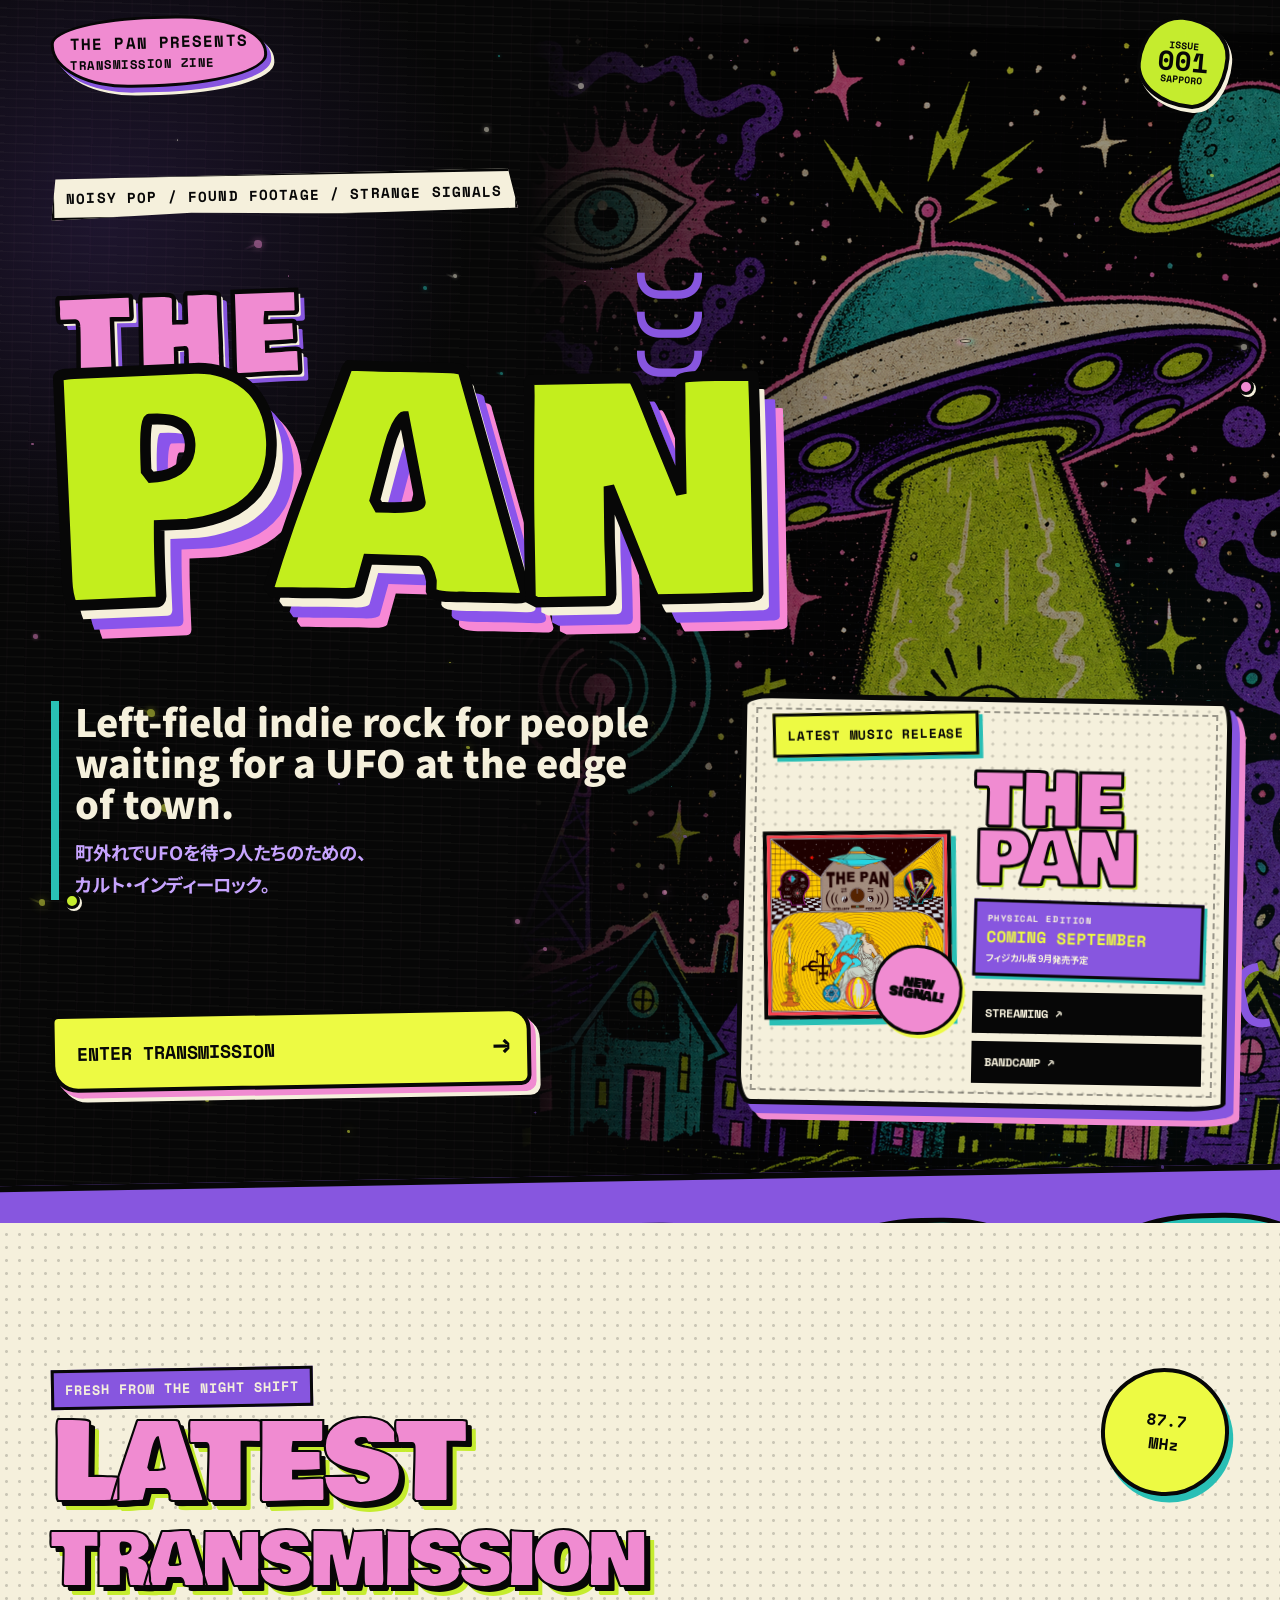
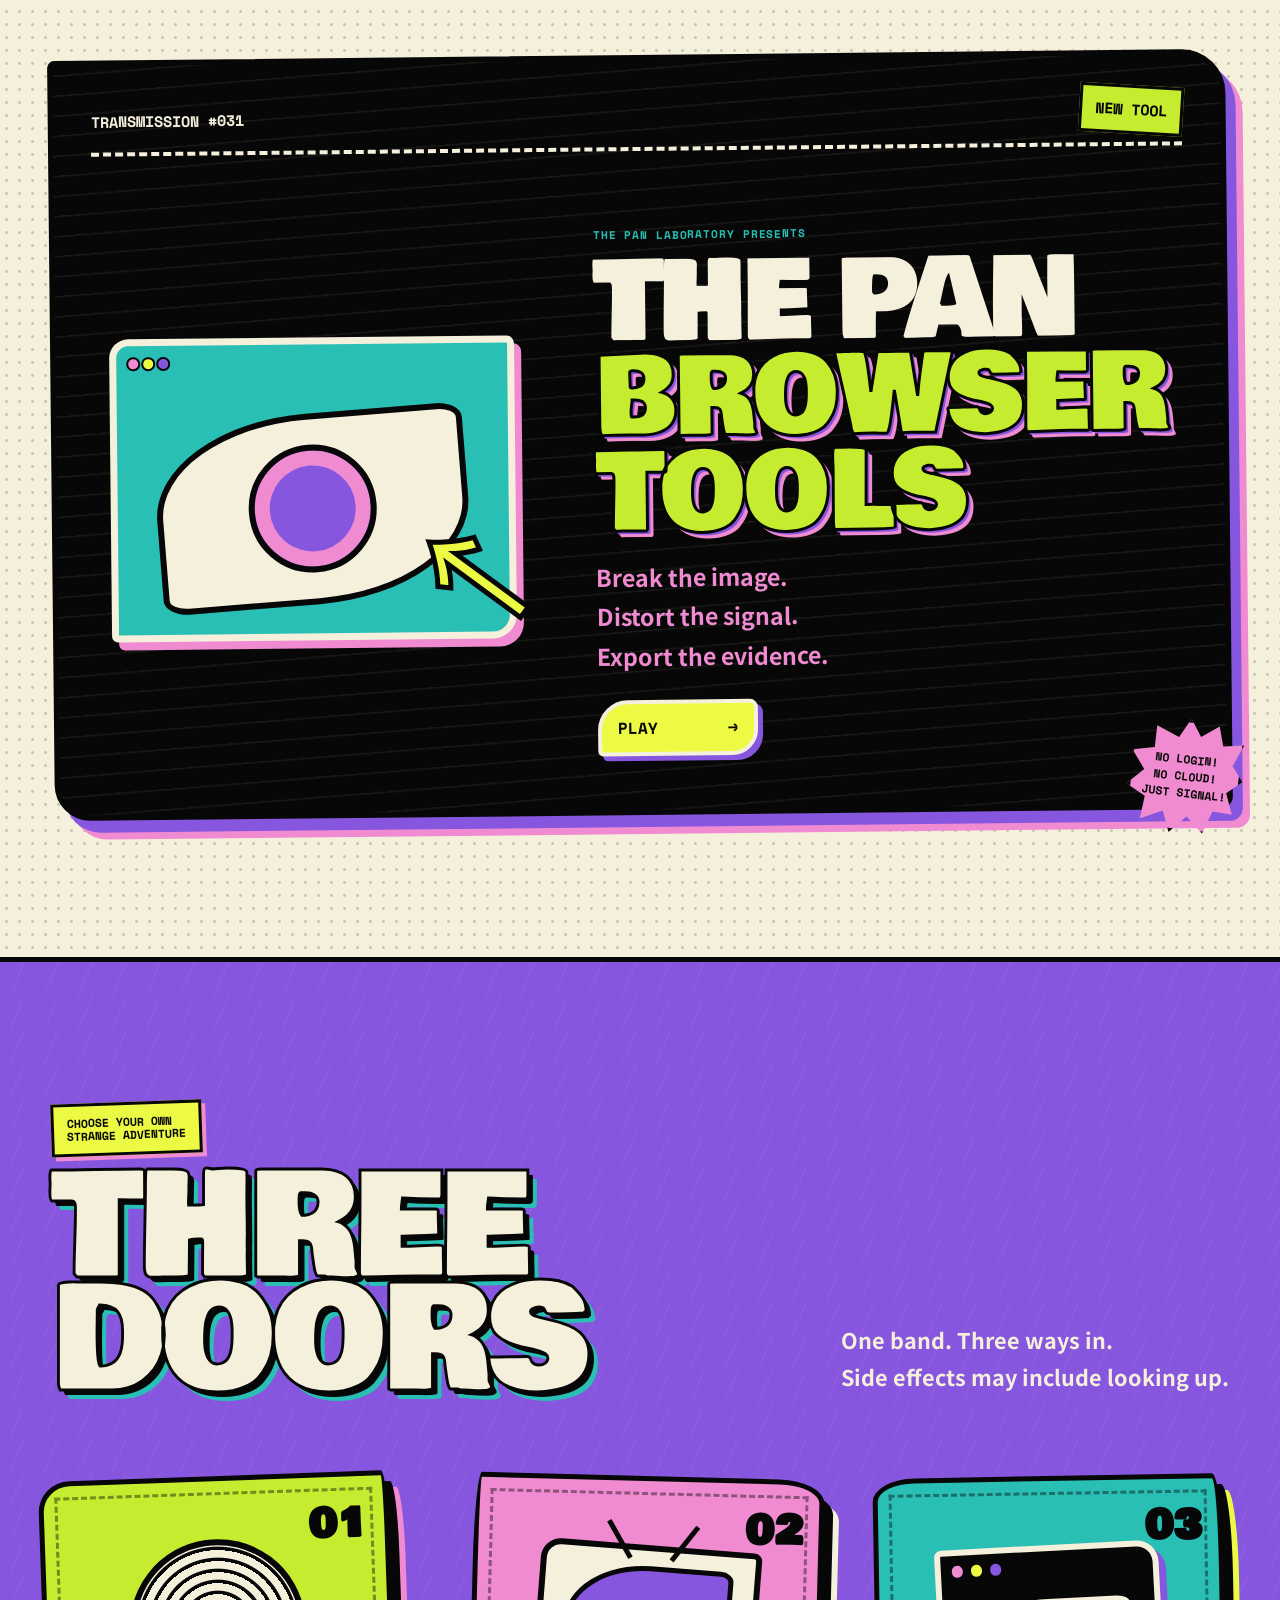
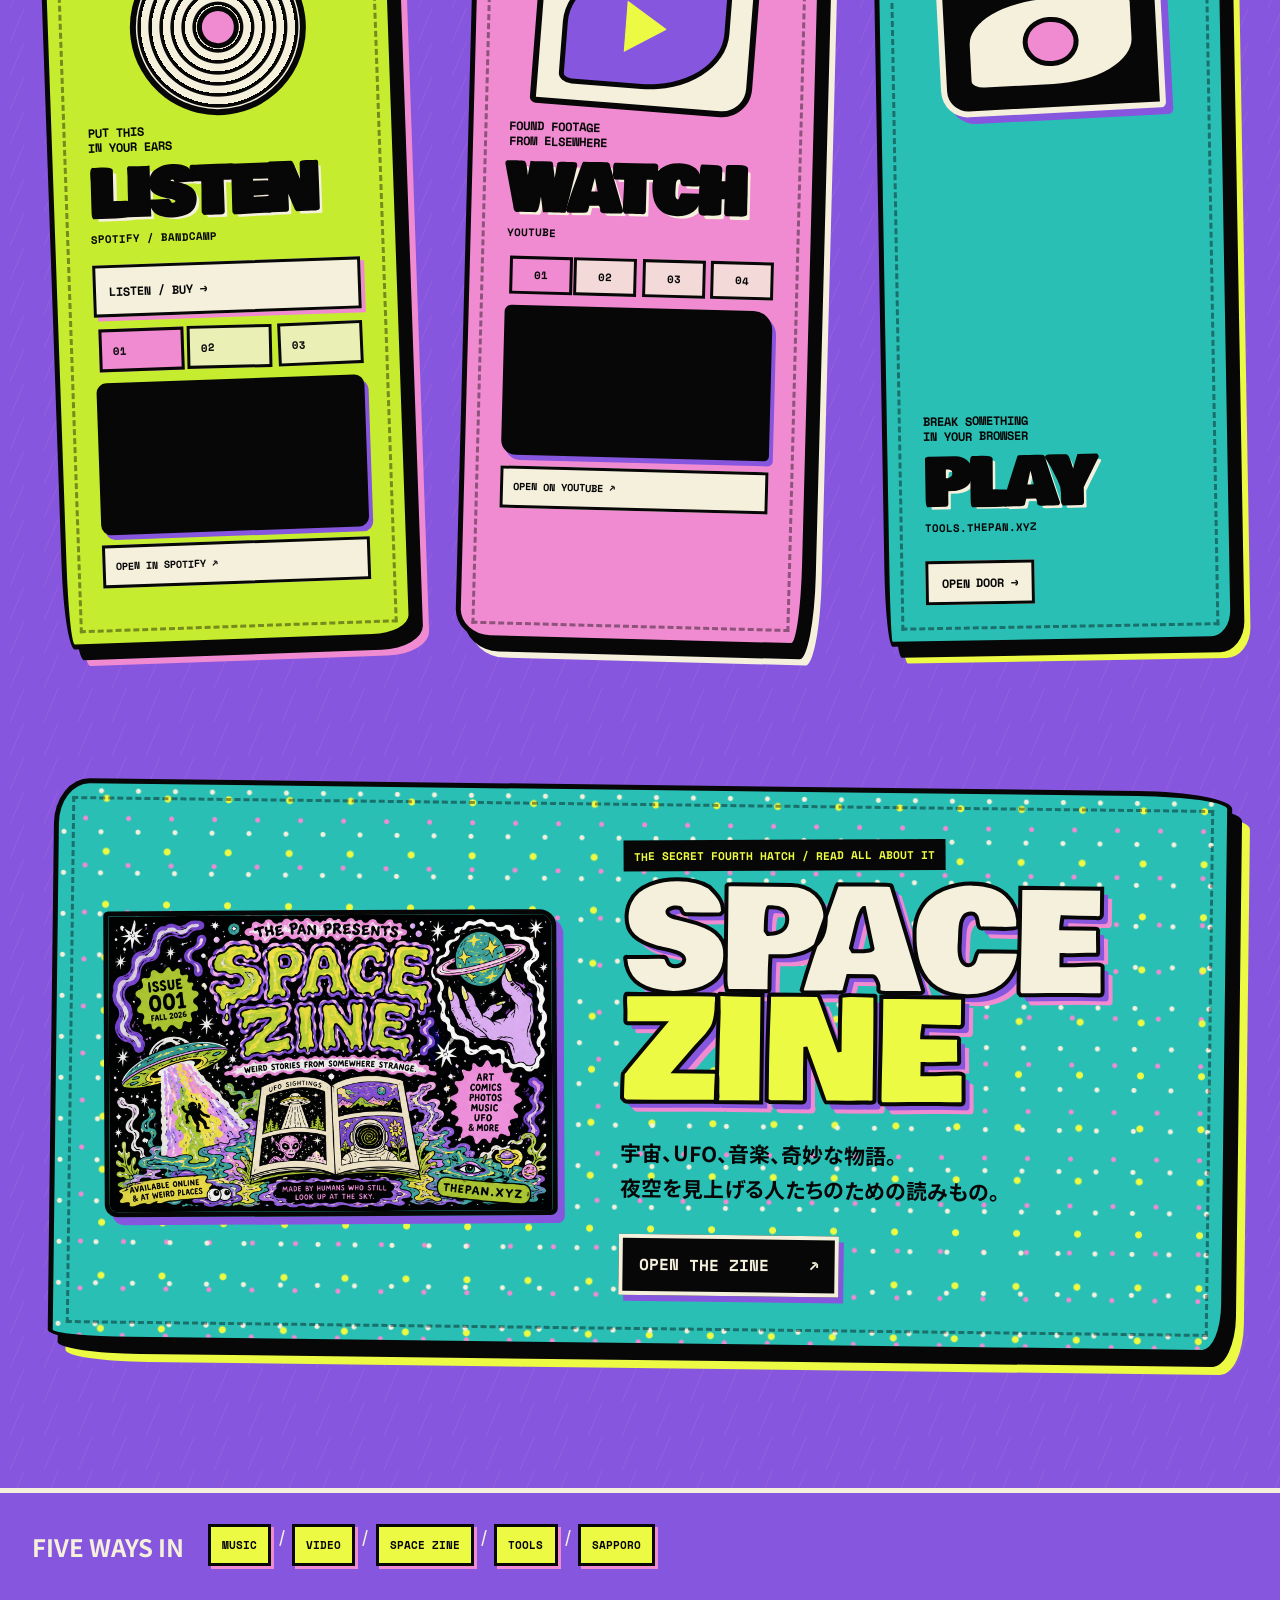
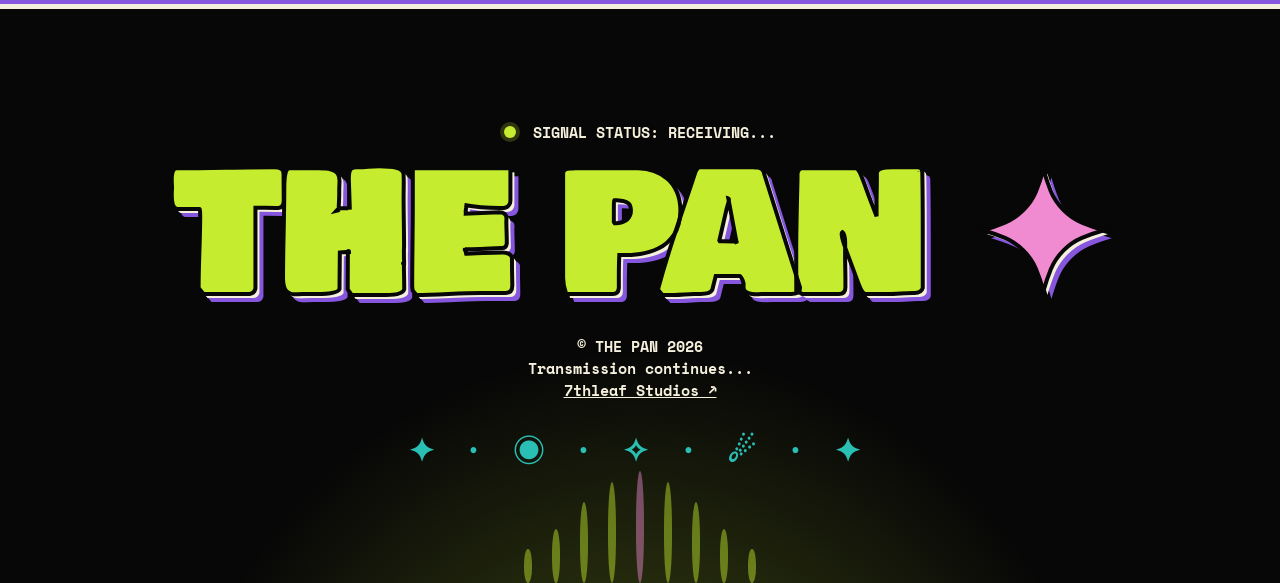
==== commit ae0869ba: "fix: reduce five ways to thin sitemap links" ====
--- a/index.html
+++ b/index.html
@@ -212,16 +212,17 @@
     </section>
     <section class="signal-index reveal" aria-labelledby="signal-index-title">
       <div class="signal-index-inner">
-        <div class="signal-index-copy">
-          <span>SEARCHABLE SIGNAL INDEX</span>
-          <h2 id="signal-index-title">FIVE WAYS IN</h2>
-        </div>
+        <h2 id="signal-index-title">FIVE WAYS IN</h2>
         <nav class="signal-index-links" aria-label="Explore THE PAN">
-          <a href="/discover/the-pan-music/"><b>01</b><span>MUSIC</span></a>
-          <a href="/discover/the-pan-videos/"><b>02</b><span>VIDEO</span></a>
-          <a href="/discover/space-zine/"><b>03</b><span>SPACE ZINE</span></a>
-          <a href="/discover/browser-tools/"><b>04</b><span>TOOLS</span></a>
-          <a href="/discover/sapporo-psychedelic-indie/"><b>05</b><span>SAPPORO</span></a>
+          <a href="/discover/the-pan-music/">MUSIC</a>
+          <span aria-hidden="true">/</span>
+          <a href="/discover/the-pan-videos/">VIDEO</a>
+          <span aria-hidden="true">/</span>
+          <a href="/discover/space-zine/">SPACE ZINE</a>
+          <span aria-hidden="true">/</span>
+          <a href="/discover/browser-tools/">TOOLS</a>
+          <span aria-hidden="true">/</span>
+          <a href="/discover/sapporo-psychedelic-indie/">SAPPORO</a>
         </nav>
       </div>
     </section>
--- a/styles-v2.css
+++ b/styles-v2.css
@@ -2148,3 +2148,118 @@
     transform: none;
   }
 }
+
+
+/* Compact searchable signal index */
+.signal-index {
+  padding: 1rem clamp(1rem, 4vw, 2rem) 1.25rem;
+  color: var(--paper);
+  background: var(--purple);
+  border-bottom: var(--outline) solid var(--paper);
+}
+
+.signal-index-inner {
+  display: flex;
+  max-width: 86rem;
+  align-items: center;
+  gap: 1rem 1.5rem;
+  margin: 0 auto;
+}
+
+.signal-index-copy {
+  flex: 0 0 auto;
+}
+
+.signal-index-copy > span {
+  display: block;
+  margin-bottom: 0.35rem;
+  font-family: var(--mono);
+  font-size: 0.58rem;
+  letter-spacing: 0.04em;
+}
+
+.signal-index-copy h2 {
+  margin: 0;
+  color: var(--paper);
+  font-family: var(--display);
+  font-size: clamp(1.45rem, 4vw, 2.2rem);
+  font-weight: 400;
+  line-height: 0.95;
+  letter-spacing: -0.035em;
+}
+
+.signal-index-links {
+  display: flex;
+  min-width: 0;
+  flex: 1 1 auto;
+  gap: 0.45rem;
+  overflow-x: auto;
+  padding: 0.3rem 0 0.45rem;
+  scrollbar-width: thin;
+}
+
+.signal-index-links a {
+  display: inline-flex;
+  min-height: 2.65rem;
+  flex: 0 0 auto;
+  align-items: center;
+  gap: 0.5rem;
+  padding: 0.55rem 0.7rem;
+  color: var(--ink);
+  background: var(--acid);
+  border: 3px solid var(--ink);
+  box-shadow: 3px 3px 0 var(--pink);
+  font-family: var(--mono);
+  font-size: 0.68rem;
+  font-weight: 900;
+  text-decoration: none;
+}
+
+.signal-index-links a:nth-child(even) {
+  background: var(--turquoise);
+}
+
+.signal-index-links b {
+  font-family: var(--display);
+  font-size: 0.9rem;
+  font-weight: 400;
+}
+
+@media (max-width: 640px) {
+  .signal-index {
+    padding: 0.85rem 1rem 1rem;
+  }
+
+  .signal-index-inner {
+    display: block;
+  }
+
+  .signal-index-copy {
+    display: flex;
+    align-items: baseline;
+    justify-content: space-between;
+    gap: 0.75rem;
+    margin-bottom: 0.45rem;
+  }
+
+  .signal-index-copy > span {
+    margin: 0;
+    font-size: 0.54rem;
+  }
+
+  .signal-index-copy h2 {
+    font-size: 1.2rem;
+    white-space: nowrap;
+  }
+
+  .signal-index-links {
+    margin-right: -1rem;
+    padding-right: 1rem;
+  }
+
+  .signal-index-links a {
+    min-height: 2.35rem;
+    padding: 0.45rem 0.6rem;
+    font-size: 0.62rem;
+  }
+}
